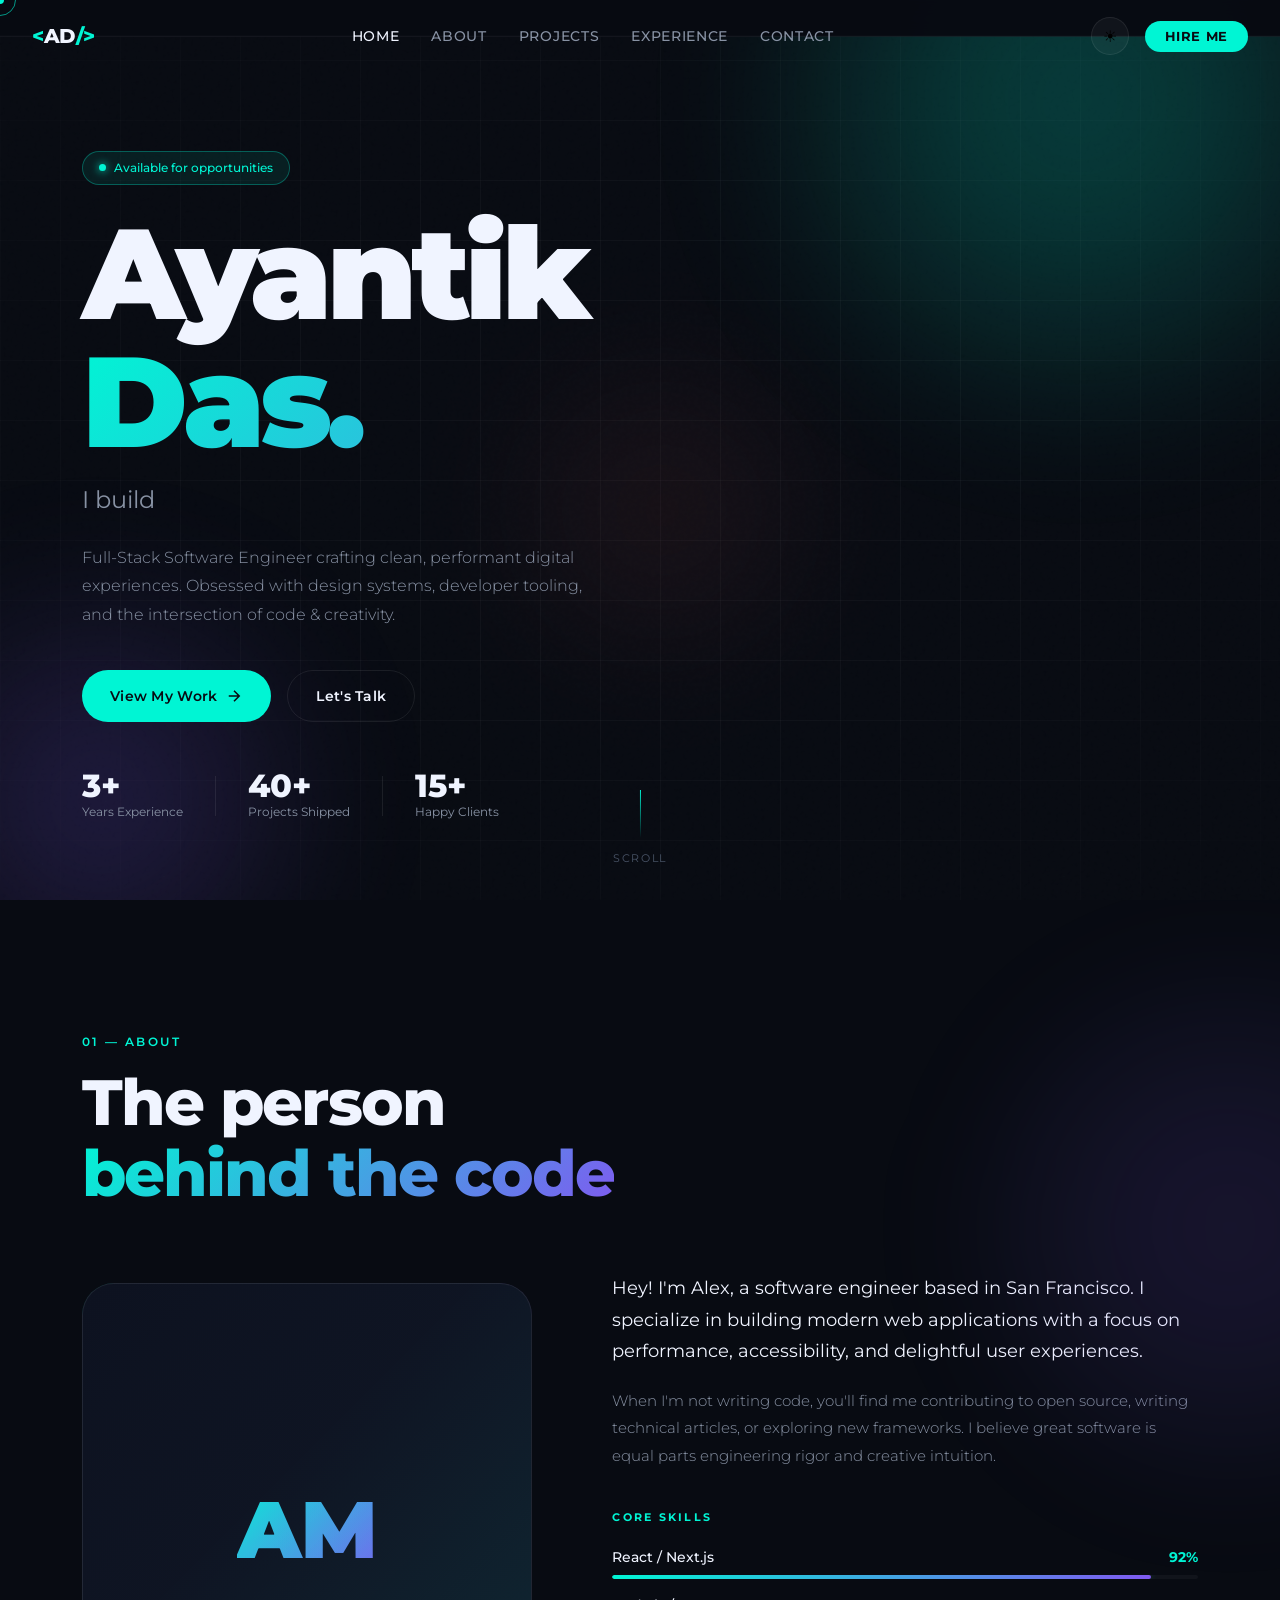
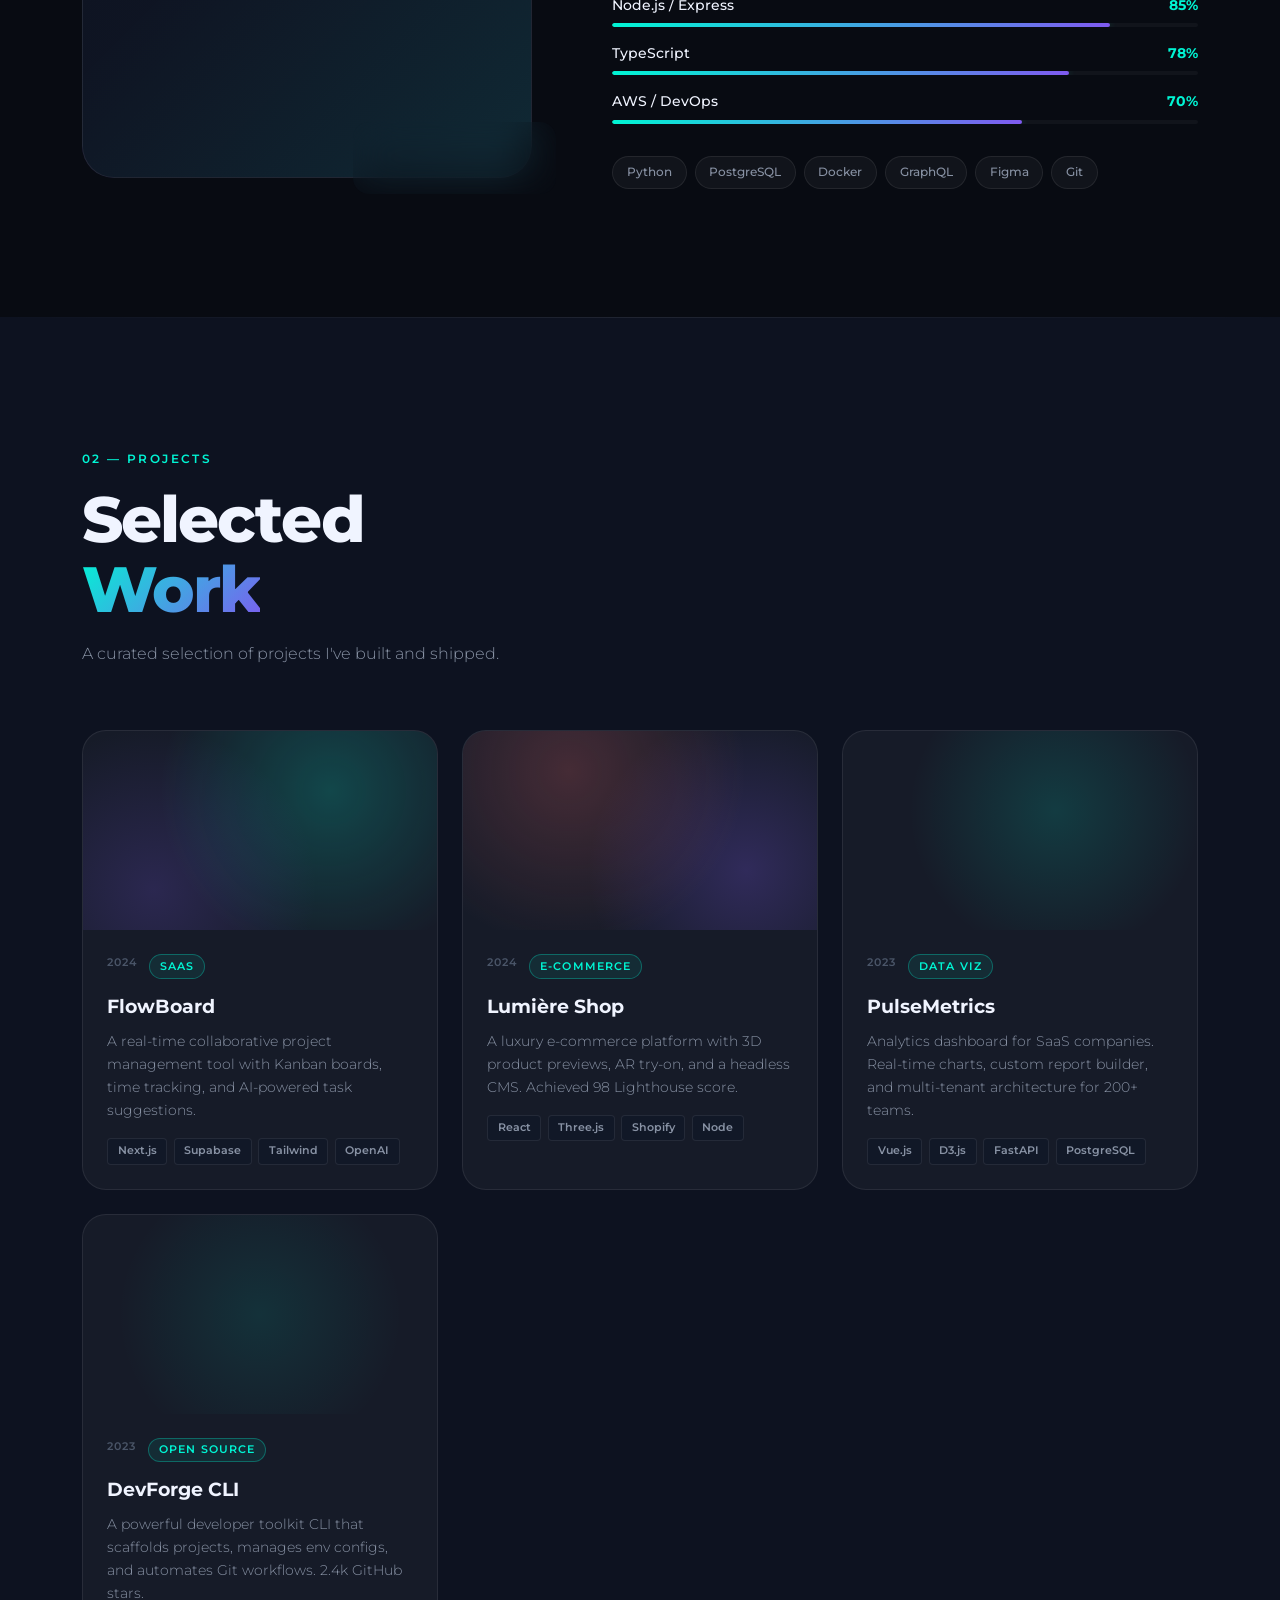
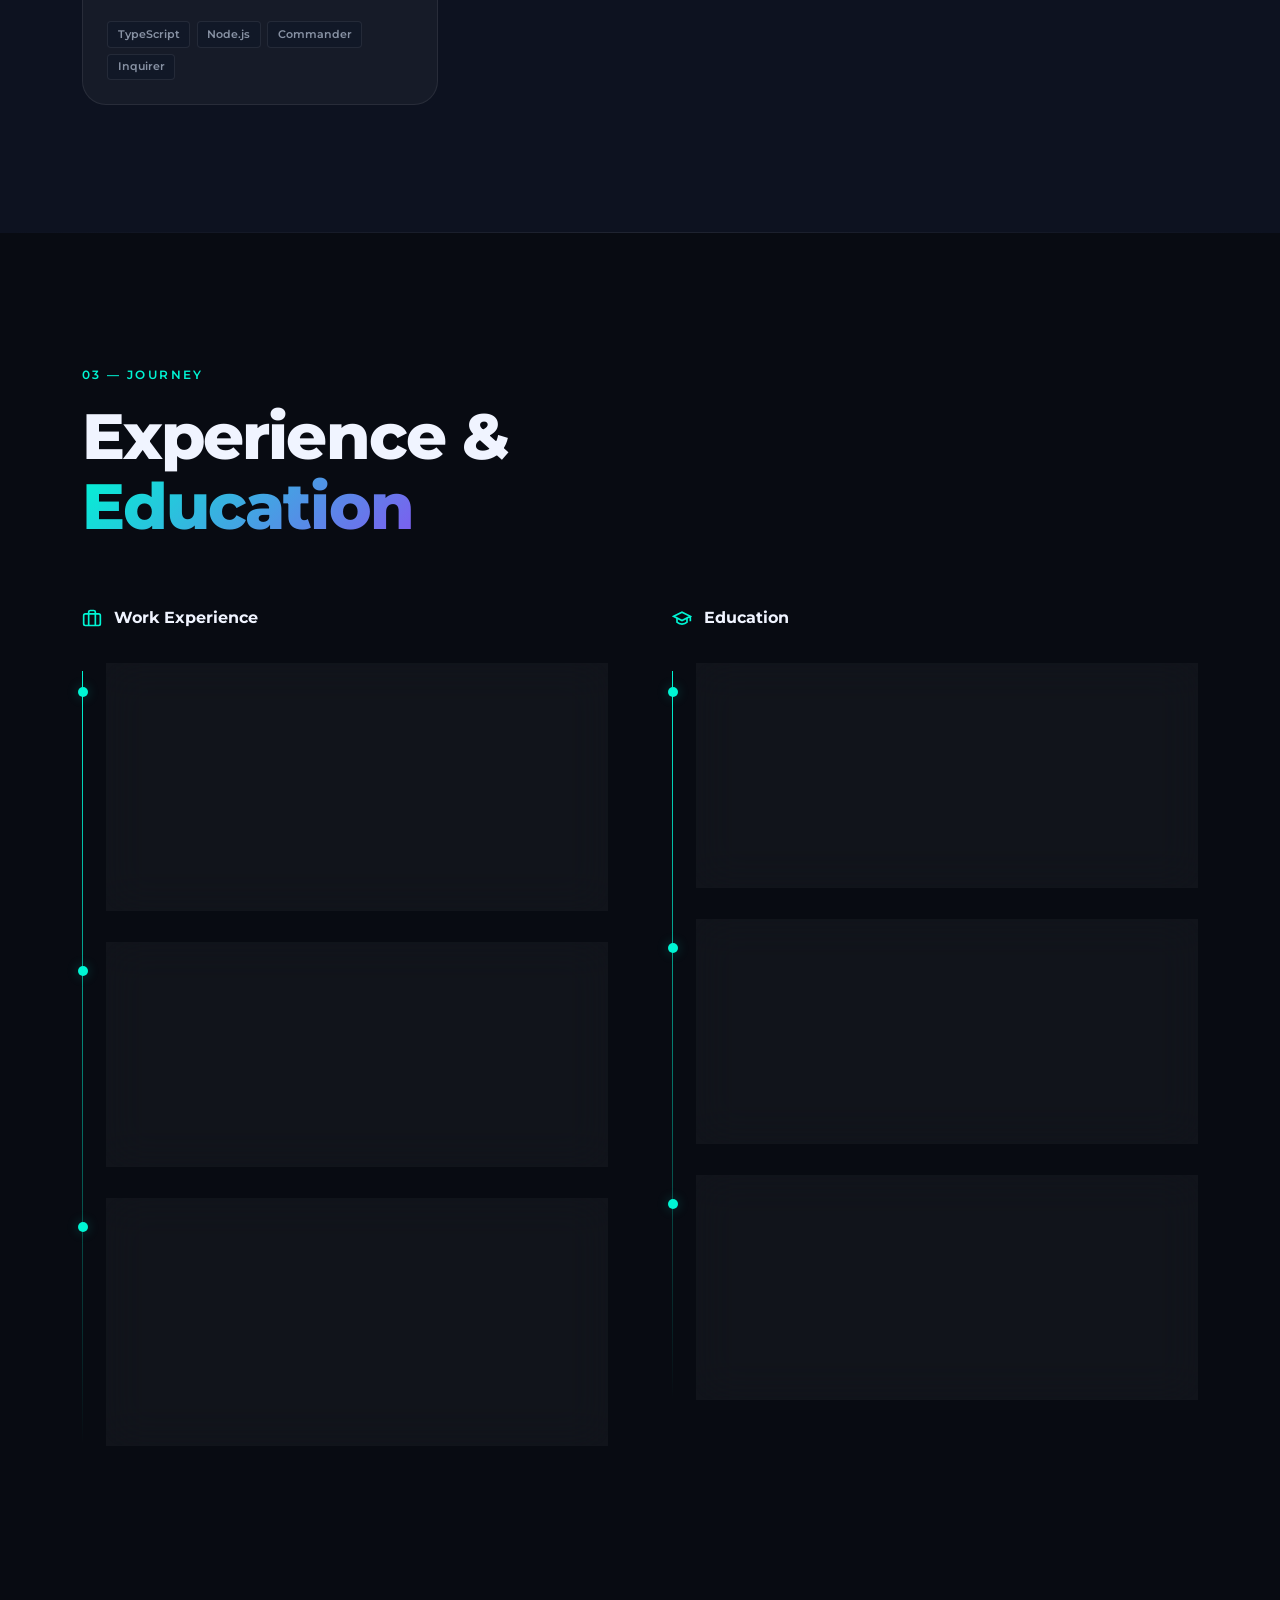
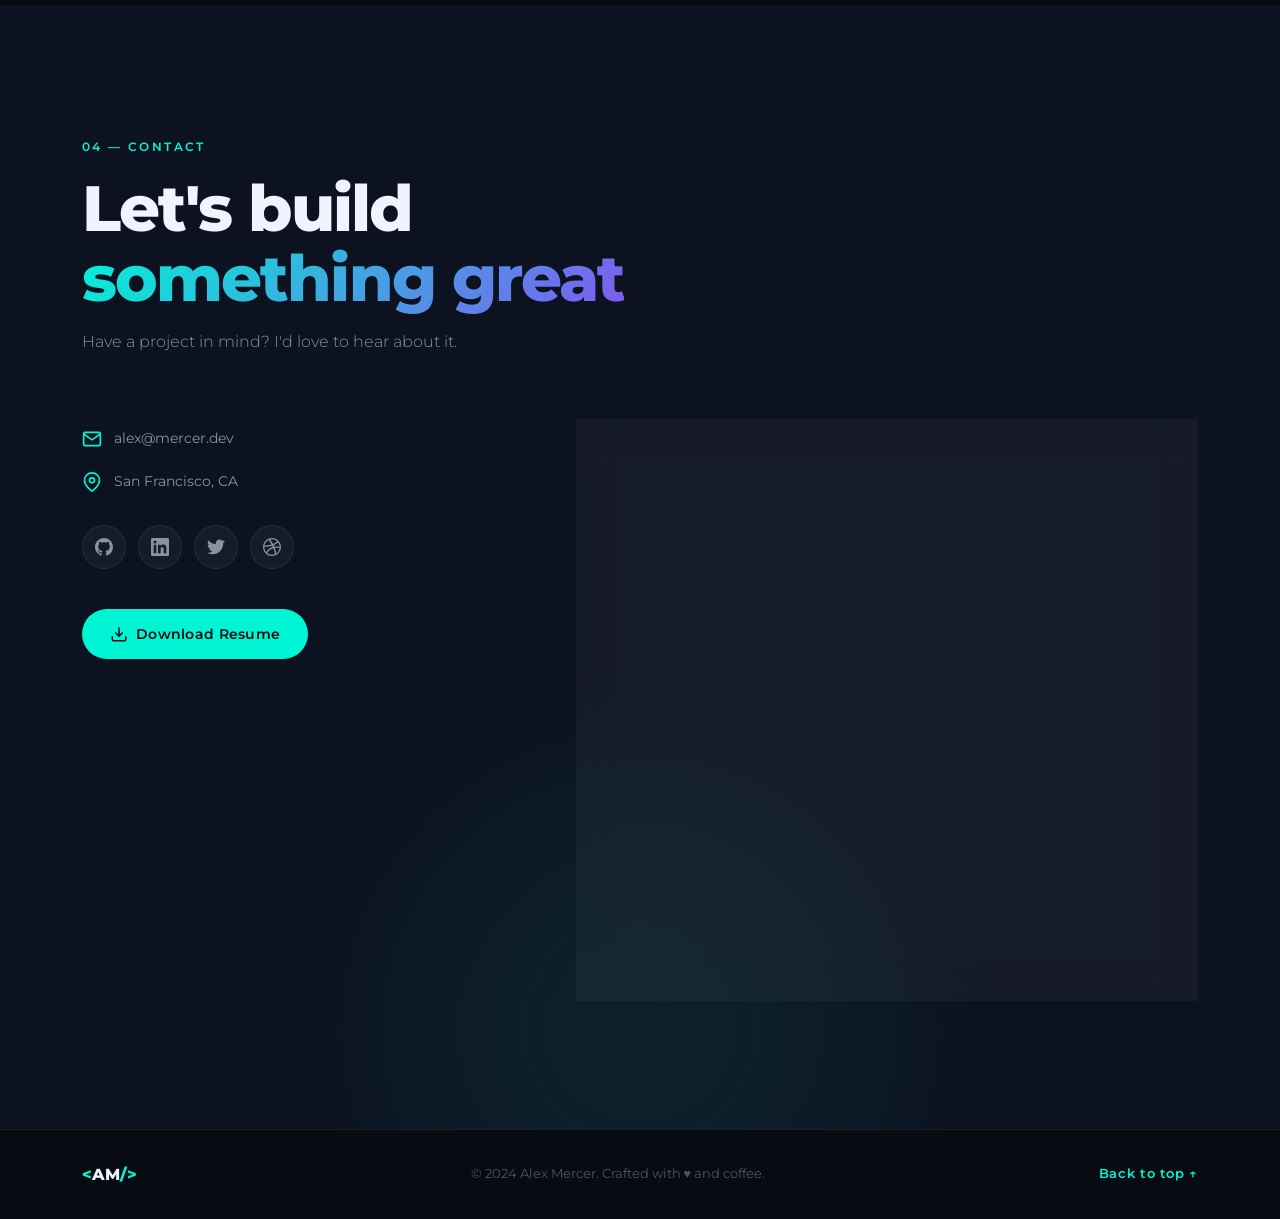
==== index.html @ 415a5fb2 "force netlify form detection" ====
<!DOCTYPE html>
<html lang="en" data-theme="dark">
<head>
  <meta charset="UTF-8" />
  <meta name="viewport" content="width=device-width, initial-scale=1.0" />
  <title>Ayantik Das — Software Engineer</title>
  <link rel="preconnect" href="https://fonts.googleapis.com" />
  <link rel="preconnect" href="https://fonts.gstatic.com" crossorigin />
  <link href="https://fonts.googleapis.com/css2?family=Montserrat:wght@300;400;500;600;700;800;900&display=swap" rel="stylesheet" />
  <link rel="stylesheet" href="style.css" />
  <link rel="icon" href="img1.png" />
</head>
<body>

  <!-- Custom Cursor -->
  <div class="cursor" id="cursor"></div>
  <div class="cursor-follower" id="cursorFollower"></div>

  <!-- Scroll Progress Indicator -->
  <div class="scroll-progress" id="scrollProgress"></div>

  <!-- ===== NAVBAR ===== -->
  <nav class="navbar" id="navbar">
    <div class="nav-logo">
      <span class="logo-bracket">&lt;</span>AD<span class="logo-bracket">/&gt;</span>
    </div>
    <ul class="nav-links" id="navLinks">
      <li><a href="#hero" class="nav-link">Home</a></li>
      <li><a href="#about" class="nav-link">About</a></li>
      <li><a href="#projects" class="nav-link">Projects</a></li>
      <li><a href="#experience" class="nav-link">Experience</a></li>
      <li><a href="#contact" class="nav-link">Contact</a></li>
    </ul>
    <div class="nav-actions">
      <button class="theme-toggle" id="themeToggle" aria-label="Toggle theme">
        <span class="theme-icon">☀</span>
      </button>
      <button class="nav-cta">Hire Me</button>
      <button class="hamburger" id="hamburger" aria-label="Menu">
        <span></span><span></span><span></span>
      </button>
    </div>
  </nav>

  <!-- Mobile Menu -->
  <div class="mobile-menu" id="mobileMenu">
    <ul>
      <li><a href="#hero" class="mobile-link">Home</a></li>
      <li><a href="#about" class="mobile-link">About</a></li>
      <li><a href="#projects" class="mobile-link">Projects</a></li>
      <li><a href="#experience" class="mobile-link">Experience</a></li>
      <li><a href="#contact" class="mobile-link">Contact</a></li>
    </ul>
  </div>

  <main>

    <!-- ===== HERO SECTION ===== -->
    <section class="hero" id="hero">
      <!-- Parallax background layers -->
      <div class="hero-bg" id="heroBg">
        <div class="hero-grid"></div>
        <div class="hero-orb orb-1"></div>
        <div class="hero-orb orb-2"></div>
        <div class="hero-orb orb-3"></div>
        <div class="hero-noise"></div>
      </div>

      <div class="hero-content">
        <div class="hero-badge reveal-up" style="--delay: 0s">
          <span class="badge-dot"></span>
          Available for opportunities
        </div>

        <h1 class="hero-name reveal-up" style="--delay: 0.1s">
          <span class="name-line">Ayantik</span>
          <span class="name-line accent-text">Das.</span>
        </h1>

        <div class="hero-title reveal-up" style="--delay: 0.2s">
          <span class="title-static">I build </span>
          <span class="title-rotating" id="rotatingText">
            <span class="title-word active">web apps</span>
            <span class="title-word">products</span>
            <span class="title-word">experiences</span>
            <span class="title-word">the future</span>
          </span>
        </div>

        <p class="hero-tagline reveal-up" style="--delay: 0.3s">
          Full-Stack Software Engineer crafting clean, performant digital
          experiences. Obsessed with design systems, developer tooling,
          and the intersection of code &amp; creativity.
        </p>

        <div class="hero-actions reveal-up" style="--delay: 0.4s">
          <a href="#projects" class="btn btn-primary">
            <span>View My Work</span>
            <svg viewBox="0 0 24 24" fill="none" stroke="currentColor" stroke-width="2"><path d="M5 12h14M12 5l7 7-7 7"/></svg>
          </a>
          <a href="#contact" class="btn btn-ghost">Let's Talk</a>
        </div>

        <div class="hero-stats reveal-up" style="--delay: 0.5s">
          <div class="stat">
            <span class="stat-number">3+</span>
            <span class="stat-label">Years Experience</span>
          </div>
          <div class="stat-divider"></div>
          <div class="stat">
            <span class="stat-number">40+</span>
            <span class="stat-label">Projects Shipped</span>
          </div>
          <div class="stat-divider"></div>
          <div class="stat">
            <span class="stat-number">15+</span>
            <span class="stat-label">Happy Clients</span>
          </div>
        </div>
      </div>

      <div class="hero-scroll-hint">
        <div class="scroll-line"></div>
        <span>Scroll</span>
      </div>

      <!-- Floating tech tags -->
      <div class="floating-tags" id="floatingTags">
        <span class="ftag" style="--x: 10%; --y: 20%; --delay: 0.6s">React</span>
        <span class="ftag" style="--x: 80%; --y: 15%; --delay: 0.8s">Node.js</span>
        <span class="ftag" style="--x: 75%; --y: 75%; --delay: 1s">TypeScript</span>
        <span class="ftag" style="--x: 12%; --y: 74%; --delay: 1.5s">AWS</span>
      </div>
    </section>

    <!-- ===== ABOUT SECTION ===== -->
    <section class="about" id="about">
      <div class="container">
        <div class="section-header">
          <span class="section-label reveal-up">01 — About</span>
          <h2 class="section-title reveal-up">The person<br /><em>behind the code</em></h2>
        </div>

        <div class="about-grid">
          <div class="about-image-wrap reveal-left">
            <div class="about-image-frame">
              <div class="about-image-placeholder">
                <div class="about-avatar">AM</div>
                <div class="about-image-decoration"></div>
              </div>
              <div class="about-image-glow"></div>
            </div>
            <div class="about-card glass-card">
              <span class="about-card-icon">🏆</span>
              <div>
                <strong>Top Rated</strong>
                <p>on Upwork & Toptal</p>
              </div>
            </div>
          </div>

          <div class="about-content reveal-right">
            <p class="about-intro">
              Hey! I'm Alex, a software engineer based in San Francisco.
              I specialize in building modern web applications with a focus on
              performance, accessibility, and delightful user experiences.
            </p>
            <p class="about-body">
              When I'm not writing code, you'll find me contributing to open source,
              writing technical articles, or exploring new frameworks. I believe
              great software is equal parts engineering rigor and creative intuition.
            </p>

            <div class="skills-section">
              <h3 class="skills-heading">Core Skills</h3>
              <div class="skills-grid">
                <div class="skill-item" data-level="92">
                  <div class="skill-info">
                    <span>React / Next.js</span>
                    <span class="skill-pct">92%</span>
                  </div>
                  <div class="skill-bar"><div class="skill-fill" data-width="92"></div></div>
                </div>
                <div class="skill-item" data-level="85">
                  <div class="skill-info">
                    <span>Node.js / Express</span>
                    <span class="skill-pct">85%</span>
                  </div>
                  <div class="skill-bar"><div class="skill-fill" data-width="85"></div></div>
                </div>
                <div class="skill-item" data-level="78">
                  <div class="skill-info">
                    <span>TypeScript</span>
                    <span class="skill-pct">78%</span>
                  </div>
                  <div class="skill-bar"><div class="skill-fill" data-width="78"></div></div>
                </div>
                <div class="skill-item" data-level="70">
                  <div class="skill-info">
                    <span>AWS / DevOps</span>
                    <span class="skill-pct">70%</span>
                  </div>
                  <div class="skill-bar"><div class="skill-fill" data-width="70"></div></div>
                </div>
              </div>
            </div>

            <div class="tech-icons">
              <span class="tech-badge">Python</span>
              <span class="tech-badge">PostgreSQL</span>
              <span class="tech-badge">Docker</span>
              <span class="tech-badge">GraphQL</span>
              <span class="tech-badge">Figma</span>
              <span class="tech-badge">Git</span>
            </div>
          </div>
        </div>
      </div>

      <!-- Parallax decoration -->
      <div class="about-parallax-orb" id="aboutOrb"></div>
    </section>

    <!-- ===== PROJECTS SECTION ===== -->
    <section class="projects" id="projects">
      <div class="container">
        <div class="section-header">
          <span class="section-label reveal-up">02 — Projects</span>
          <h2 class="section-title reveal-up">Selected<br /><em>Work</em></h2>
          <p class="section-subtitle reveal-up">A curated selection of projects I've built and shipped.</p>
        </div>

        <div class="projects-grid">

          <!-- Project 1 -->
          <article class="project-card reveal-up" style="--delay: 0s">
            <div class="project-image">
              <div class="project-image-bg bg-1"></div>
              <div class="project-overlay">
                <a href="#" class="project-link-btn" aria-label="View Project">
                  <svg viewBox="0 0 24 24" fill="none" stroke="currentColor" stroke-width="2"><path d="M18 13v6a2 2 0 01-2 2H5a2 2 0 01-2-2V8a2 2 0 012-2h6"/><polyline points="15,3 21,3 21,9"/><line x1="10" y1="14" x2="21" y2="3"/></svg>
                </a>
                <a href="#" class="project-link-btn" aria-label="GitHub">
                  <svg viewBox="0 0 24 24" fill="currentColor"><path d="M12 0C5.37 0 0 5.37 0 12c0 5.31 3.435 9.795 8.205 11.385.6.105.825-.255.825-.57 0-.285-.015-1.23-.015-2.235-3.015.555-3.795-.735-4.035-1.41-.135-.345-.72-1.41-1.23-1.695-.42-.225-1.02-.78-.015-.795.945-.015 1.62.87 1.845 1.23 1.08 1.815 2.805 1.305 3.495.99.105-.78.42-1.305.765-1.605-2.67-.3-5.46-1.335-5.46-5.925 0-1.305.465-2.385 1.23-3.225-.12-.3-.54-1.53.12-3.18 0 0 1.005-.315 3.3 1.23.96-.27 1.98-.405 3-.405s2.04.135 3 .405c2.295-1.56 3.3-1.23 3.3-1.23.66 1.65.24 2.88.12 3.18.765.84 1.23 1.905 1.23 3.225 0 4.605-2.805 5.625-5.475 5.925.435.375.81 1.095.81 2.22 0 1.605-.015 2.895-.015 3.3 0 .315.225.69.825.57A12.02 12.02 0 0024 12c0-6.63-5.37-12-12-12z"/></svg>
                </a>
              </div>
            </div>
            <div class="project-body">
              <div class="project-meta">
                <span class="project-year">2024</span>
                <span class="project-type">SaaS</span>
              </div>
              <h3 class="project-title">FlowBoard</h3>
              <p class="project-desc">A real-time collaborative project management tool with Kanban boards, time tracking, and AI-powered task suggestions.</p>
              <div class="project-stack">
                <span>Next.js</span><span>Supabase</span><span>Tailwind</span><span>OpenAI</span>
              </div>
            </div>
          </article>

          <!-- Project 2 -->
          <article class="project-card reveal-up" style="--delay: 0.1s">
            <div class="project-image">
              <div class="project-image-bg bg-2"></div>
              <div class="project-overlay">
                <a href="#" class="project-link-btn" aria-label="View Project">
                  <svg viewBox="0 0 24 24" fill="none" stroke="currentColor" stroke-width="2"><path d="M18 13v6a2 2 0 01-2 2H5a2 2 0 01-2-2V8a2 2 0 012-2h6"/><polyline points="15,3 21,3 21,9"/><line x1="10" y1="14" x2="21" y2="3"/></svg>
                </a>
                <a href="#" class="project-link-btn" aria-label="GitHub">
                  <svg viewBox="0 0 24 24" fill="currentColor"><path d="M12 0C5.37 0 0 5.37 0 12c0 5.31 3.435 9.795 8.205 11.385.6.105.825-.255.825-.57 0-.285-.015-1.23-.015-2.235-3.015.555-3.795-.735-4.035-1.41-.135-.345-.72-1.41-1.23-1.695-.42-.225-1.02-.78-.015-.795.945-.015 1.62.87 1.845 1.23 1.08 1.815 2.805 1.305 3.495.99.105-.78.42-1.305.765-1.605-2.67-.3-5.46-1.335-5.46-5.925 0-1.305.465-2.385 1.23-3.225-.12-.3-.54-1.53.12-3.18 0 0 1.005-.315 3.3 1.23.96-.27 1.98-.405 3-.405s2.04.135 3 .405c2.295-1.56 3.3-1.23 3.3-1.23.66 1.65.24 2.88.12 3.18.765.84 1.23 1.905 1.23 3.225 0 4.605-2.805 5.625-5.475 5.925.435.375.81 1.095.81 2.22 0 1.605-.015 2.895-.015 3.3 0 .315.225.69.825.57A12.02 12.02 0 0024 12c0-6.63-5.37-12-12-12z"/></svg>
                </a>
              </div>
            </div>
            <div class="project-body">
              <div class="project-meta">
                <span class="project-year">2024</span>
                <span class="project-type">E-Commerce</span>
              </div>
              <h3 class="project-title">Lumière Shop</h3>
              <p class="project-desc">A luxury e-commerce platform with 3D product previews, AR try-on, and a headless CMS. Achieved 98 Lighthouse score.</p>
              <div class="project-stack">
                <span>React</span><span>Three.js</span><span>Shopify</span><span>Node</span>
              </div>
            </div>
          </article>

          <!-- Project 3 -->
          <article class="project-card reveal-up" style="--delay: 0.2s">
            <div class="project-image">
              <div class="project-image-bg bg-3"></div>
              <div class="project-overlay">
                <a href="#" class="project-link-btn" aria-label="View Project">
                  <svg viewBox="0 0 24 24" fill="none" stroke="currentColor" stroke-width="2"><path d="M18 13v6a2 2 0 01-2 2H5a2 2 0 01-2-2V8a2 2 0 012-2h6"/><polyline points="15,3 21,3 21,9"/><line x1="10" y1="14" x2="21" y2="3"/></svg>
                </a>
                <a href="#" class="project-link-btn" aria-label="GitHub">
                  <svg viewBox="0 0 24 24" fill="currentColor"><path d="M12 0C5.37 0 0 5.37 0 12c0 5.31 3.435 9.795 8.205 11.385.6.105.825-.255.825-.57 0-.285-.015-1.23-.015-2.235-3.015.555-3.795-.735-4.035-1.41-.135-.345-.72-1.41-1.23-1.695-.42-.225-1.02-.78-.015-.795.945-.015 1.62.87 1.845 1.23 1.08 1.815 2.805 1.305 3.495.99.105-.78.42-1.305.765-1.605-2.67-.3-5.46-1.335-5.46-5.925 0-1.305.465-2.385 1.23-3.225-.12-.3-.54-1.53.12-3.18 0 0 1.005-.315 3.3 1.23.96-.27 1.98-.405 3-.405s2.04.135 3 .405c2.295-1.56 3.3-1.23 3.3-1.23.66 1.65.24 2.88.12 3.18.765.84 1.23 1.905 1.23 3.225 0 4.605-2.805 5.625-5.475 5.925.435.375.81 1.095.81 2.22 0 1.605-.015 2.895-.015 3.3 0 .315.225.69.825.57A12.02 12.02 0 0024 12c0-6.63-5.37-12-12-12z"/></svg>
                </a>
              </div>
            </div>
            <div class="project-body">
              <div class="project-meta">
                <span class="project-year">2023</span>
                <span class="project-type">Data Viz</span>
              </div>
              <h3 class="project-title">PulseMetrics</h3>
              <p class="project-desc">Analytics dashboard for SaaS companies. Real-time charts, custom report builder, and multi-tenant architecture for 200+ teams.</p>
              <div class="project-stack">
                <span>Vue.js</span><span>D3.js</span><span>FastAPI</span><span>PostgreSQL</span>
              </div>
            </div>
          </article>

          <!-- Project 4 — Wide card -->
          <article class="project-card project-card--wide reveal-up" style="--delay: 0.3s">
            <div class="project-image">
              <div class="project-image-bg bg-4"></div>
              <div class="project-overlay">
                <a href="#" class="project-link-btn" aria-label="View Project">
                  <svg viewBox="0 0 24 24" fill="none" stroke="currentColor" stroke-width="2"><path d="M18 13v6a2 2 0 01-2 2H5a2 2 0 01-2-2V8a2 2 0 012-2h6"/><polyline points="15,3 21,3 21,9"/><line x1="10" y1="14" x2="21" y2="3"/></svg>
                </a>
                <a href="#" class="project-link-btn" aria-label="GitHub">
                  <svg viewBox="0 0 24 24" fill="currentColor"><path d="M12 0C5.37 0 0 5.37 0 12c0 5.31 3.435 9.795 8.205 11.385.6.105.825-.255.825-.57 0-.285-.015-1.23-.015-2.235-3.015.555-3.795-.735-4.035-1.41-.135-.345-.72-1.41-1.23-1.695-.42-.225-1.02-.78-.015-.795.945-.015 1.62.87 1.845 1.23 1.08 1.815 2.805 1.305 3.495.99.105-.78.42-1.305.765-1.605-2.67-.3-5.46-1.335-5.46-5.925 0-1.305.465-2.385 1.23-3.225-.12-.3-.54-1.53.12-3.18 0 0 1.005-.315 3.3 1.23.96-.27 1.98-.405 3-.405s2.04.135 3 .405c2.295-1.56 3.3-1.23 3.3-1.23.66 1.65.24 2.88.12 3.18.765.84 1.23 1.905 1.23 3.225 0 4.605-2.805 5.625-5.475 5.925.435.375.81 1.095.81 2.22 0 1.605-.015 2.895-.015 3.3 0 .315.225.69.825.57A12.02 12.02 0 0024 12c0-6.63-5.37-12-12-12z"/></svg>
                </a>
              </div>
            </div>
            <div class="project-body">
              <div class="project-meta">
                <span class="project-year">2023</span>
                <span class="project-type">Open Source</span>
              </div>
              <h3 class="project-title">DevForge CLI</h3>
              <p class="project-desc">A powerful developer toolkit CLI that scaffolds projects, manages env configs, and automates Git workflows. 2.4k GitHub stars.</p>
              <div class="project-stack">
                <span>TypeScript</span><span>Node.js</span><span>Commander</span><span>Inquirer</span>
              </div>
            </div>
          </article>

        </div>
      </div>
    </section>

    <!-- ===== EXPERIENCE SECTION ===== -->
    <section class="experience" id="experience">
      <div class="container">
        <div class="section-header">
          <span class="section-label reveal-up">03 — Journey</span>
          <h2 class="section-title reveal-up">Experience &amp;<br /><em>Education</em></h2>
        </div>

        <div class="timeline-grid">
          <!-- Work Experience -->
          <div class="timeline-column">
            <h3 class="timeline-heading reveal-up">
              <svg viewBox="0 0 24 24" fill="none" stroke="currentColor" stroke-width="2"><rect x="2" y="7" width="20" height="14" rx="2"/><path d="M16 21V5a2 2 0 00-2-2h-4a2 2 0 00-2 2v16"/></svg>
              Work Experience
            </h3>

            <div class="timeline">
              <div class="timeline-item reveal-up">
                <div class="timeline-dot"></div>
                <div class="timeline-content glass-card">
                  <span class="timeline-date">2022 — Present</span>
                  <h4>Senior Frontend Engineer</h4>
                  <span class="timeline-company">Stripe, Inc.</span>
                  <p>Led the redesign of Stripe Dashboard's analytics module. Reduced bundle size by 40% and improved Core Web Vitals across all pages.</p>
                  <div class="timeline-tags">
                    <span>React</span><span>TypeScript</span><span>GraphQL</span>
                  </div>
                </div>
              </div>

              <div class="timeline-item reveal-up">
                <div class="timeline-dot"></div>
                <div class="timeline-content glass-card">
                  <span class="timeline-date">2020 — 2022</span>
                  <h4>Full-Stack Developer</h4>
                  <span class="timeline-company">Vercel</span>
                  <p>Built internal tooling for the deployment pipeline, contributed to Next.js open source, and mentored junior engineers.</p>
                  <div class="timeline-tags">
                    <span>Next.js</span><span>Rust</span><span>AWS</span>
                  </div>
                </div>
              </div>

              <div class="timeline-item reveal-up">
                <div class="timeline-dot"></div>
                <div class="timeline-content glass-card">
                  <span class="timeline-date">2019 — 2020</span>
                  <h4>Software Engineer Intern</h4>
                  <span class="timeline-company">Airbnb</span>
                  <p>Developed new host dashboard features serving 4M+ hosts globally. Collaborated cross-functionally with design and product teams.</p>
                  <div class="timeline-tags">
                    <span>React</span><span>Ruby on Rails</span>
                  </div>
                </div>
              </div>
            </div>
          </div>

          <!-- Education -->
          <div class="timeline-column">
            <h3 class="timeline-heading reveal-up">
              <svg viewBox="0 0 24 24" fill="none" stroke="currentColor" stroke-width="2"><path d="M22 10v6M2 10l10-5 10 5-10 5z"/><path d="M6 12v5c3 3 9 3 12 0v-5"/></svg>
              Education
            </h3>

            <div class="timeline">
              <div class="timeline-item reveal-up">
                <div class="timeline-dot"></div>
                <div class="timeline-content glass-card">
                  <span class="timeline-date">2015 — 2019</span>
                  <h4>B.S. Computer Science</h4>
                  <span class="timeline-company">Stanford University</span>
                  <p>Graduated with Honors. Specialized in Human-Computer Interaction and Distributed Systems. Dean's List all semesters.</p>
                  <div class="timeline-tags">
                    <span>GPA: 3.9</span><span>HCI Focus</span>
                  </div>
                </div>
              </div>

              <div class="timeline-item reveal-up">
                <div class="timeline-dot"></div>
                <div class="timeline-content glass-card">
                  <span class="timeline-date">2018</span>
                  <h4>AWS Solutions Architect</h4>
                  <span class="timeline-company">Amazon Web Services</span>
                  <p>Associate-level certification covering cloud architecture design patterns, security, and cost optimization strategies.</p>
                  <div class="timeline-tags">
                    <span>Cloud</span><span>Architecture</span>
                  </div>
                </div>
              </div>

              <div class="timeline-item reveal-up">
                <div class="timeline-dot"></div>
                <div class="timeline-content glass-card">
                  <span class="timeline-date">2017</span>
                  <h4>Google Summer of Code</h4>
                  <span class="timeline-company">Mozilla Foundation</span>
                  <p>Contributed to Firefox DevTools. Implemented performance profiling visualizations used by millions of developers.</p>
                  <div class="timeline-tags">
                    <span>Open Source</span><span>JavaScript</span>
                  </div>
                </div>
              </div>
            </div>
          </div>
        </div>
      </div>
    </section>

    <!-- ===== CONTACT SECTION ===== -->
    <section class="contact" id="contact">
      <div class="contact-bg">
        <div class="contact-orb"></div>
      </div>
      <div class="container">
        <div class="section-header">
          <span class="section-label reveal-up">04 — Contact</span>
          <h2 class="section-title reveal-up">Let's build<br /><em>something great</em></h2>
          <p class="section-subtitle reveal-up">Have a project in mind? I'd love to hear about it.</p>
        </div>

        <div class="contact-grid">
          <div class="contact-info reveal-left">
            <div class="contact-detail">
              <svg viewBox="0 0 24 24" fill="none" stroke="currentColor" stroke-width="2"><path d="M4 4h16c1.1 0 2 .9 2 2v12c0 1.1-.9 2-2 2H4c-1.1 0-2-.9-2-2V6c0-1.1.9-2 2-2z"/><polyline points="22,6 12,13 2,6"/></svg>
              <span>alex@mercer.dev</span>
            </div>
            <div class="contact-detail">
              <svg viewBox="0 0 24 24" fill="none" stroke="currentColor" stroke-width="2"><path d="M21 10c0 7-9 13-9 13s-9-6-9-13a9 9 0 0118 0z"/><circle cx="12" cy="10" r="3"/></svg>
              <span>San Francisco, CA</span>
            </div>

            <div class="social-links">
              <a href="#" class="social-link" aria-label="GitHub">
                <svg viewBox="0 0 24 24" fill="currentColor"><path d="M12 0C5.37 0 0 5.37 0 12c0 5.31 3.435 9.795 8.205 11.385.6.105.825-.255.825-.57 0-.285-.015-1.23-.015-2.235-3.015.555-3.795-.735-4.035-1.41-.135-.345-.72-1.41-1.23-1.695-.42-.225-1.02-.78-.015-.795.945-.015 1.62.87 1.845 1.23 1.08 1.815 2.805 1.305 3.495.99.105-.78.42-1.305.765-1.605-2.67-.3-5.46-1.335-5.46-5.925 0-1.305.465-2.385 1.23-3.225-.12-.3-.54-1.53.12-3.18 0 0 1.005-.315 3.3 1.23.96-.27 1.98-.405 3-.405s2.04.135 3 .405c2.295-1.56 3.3-1.23 3.3-1.23.66 1.65.24 2.88.12 3.18.765.84 1.23 1.905 1.23 3.225 0 4.605-2.805 5.625-5.475 5.925.435.375.81 1.095.81 2.22 0 1.605-.015 2.895-.015 3.3 0 .315.225.69.825.57A12.02 12.02 0 0024 12c0-6.63-5.37-12-12-12z"/></svg>
              </a>
              <a href="#" class="social-link" aria-label="LinkedIn">
                <svg viewBox="0 0 24 24" fill="currentColor"><path d="M20.447 20.452h-3.554v-5.569c0-1.328-.027-3.037-1.852-3.037-1.853 0-2.136 1.445-2.136 2.939v5.667H9.351V9h3.414v1.561h.046c.477-.9 1.637-1.85 3.37-1.85 3.601 0 4.267 2.37 4.267 5.455v6.286zM5.337 7.433a2.062 2.062 0 01-2.063-2.065 2.064 2.064 0 112.063 2.065zm1.782 13.019H3.555V9h3.564v11.452zM22.225 0H1.771C.792 0 0 .774 0 1.729v20.542C0 23.227.792 24 1.771 24h20.451C23.2 24 24 23.227 24 22.271V1.729C24 .774 23.2 0 22.222 0h.003z"/></svg>
              </a>
              <a href="#" class="social-link" aria-label="Twitter">
                <svg viewBox="0 0 24 24" fill="currentColor"><path d="M23.953 4.57a10 10 0 01-2.825.775 4.958 4.958 0 002.163-2.723c-.951.555-2.005.959-3.127 1.184a4.92 4.92 0 00-8.384 4.482C7.69 8.095 4.067 6.13 1.64 3.162a4.822 4.822 0 00-.666 2.475c0 1.71.87 3.213 2.188 4.096a4.904 4.904 0 01-2.228-.616v.06a4.923 4.923 0 003.946 4.827 4.996 4.996 0 01-2.212.085 4.936 4.936 0 004.604 3.417 9.867 9.867 0 01-6.102 2.105c-.39 0-.779-.023-1.17-.067a13.995 13.995 0 007.557 2.209c9.053 0 13.998-7.496 13.998-13.985 0-.21 0-.42-.015-.63A9.935 9.935 0 0024 4.59z"/></svg>
              </a>
              <a href="#" class="social-link" aria-label="Dribbble">
                <svg viewBox="0 0 24 24" fill="currentColor"><path d="M12 24C5.385 24 0 18.615 0 12S5.385 0 12 0s12 5.385 12 12-5.385 12-12 12zm10.12-10.358c-.35-.11-3.17-.953-6.384-.438 1.34 3.684 1.887 6.684 1.992 7.308 2.3-1.555 3.936-4.02 4.395-6.87zm-6.115 7.808c-.153-.9-.75-4.032-2.19-7.77l-.066.02c-5.79 2.015-7.87 6.025-8.04 6.4 1.73 1.358 3.92 2.166 6.29 2.166 1.42 0 2.77-.29 4-.814zm-11.62-2.58c.232-.4 3.045-5.055 8.332-6.765.135-.045.27-.084.405-.12-.26-.585-.54-1.167-.832-1.74C7.17 11.775 2.206 11.71 1.756 11.7l-.004.312c0 2.633.998 5.037 2.634 6.855zm-2.42-8.955c.46.008 4.683.026 9.477-1.248-1.698-3.018-3.53-5.558-3.8-5.928-2.868 1.35-5.01 3.99-5.676 7.17zM9.6 2.052c.282.38 2.145 2.914 3.822 6 3.645-1.365 5.19-3.44 5.373-3.702-1.81-1.61-4.19-2.586-6.795-2.586-.825 0-1.63.1-2.4.285zm10.335 3.483c-.218.29-1.935 2.493-5.724 4.04.24.49.47.985.68 1.486.08.18.15.36.22.53 3.41-.43 6.8.26 7.14.33-.02-2.42-.88-4.64-2.31-6.386z"/></svg>
              </a>
            </div>

            <a href="#" class="btn btn-primary download-btn">
              <svg viewBox="0 0 24 24" fill="none" stroke="currentColor" stroke-width="2"><path d="M21 15v4a2 2 0 01-2 2H5a2 2 0 01-2-2v-4"/><polyline points="7,10 12,15 17,10"/><line x1="12" y1="15" x2="12" y2="3"/></svg>
              Download Resume
            </a>
          </div>

          <form class="contact-form glass-card reveal-right" id="contactForm" name="contact" method="POST" data-netlify="true" netlify-honeypot="bot-field" action="/thank-you">
              <input type="hidden" name="form-name" value="contact" />
              <input type="hidden" name="bot-field" />
            <div class="form-group">
              <label for="name">Your Name</label>
              <input type="text" id="name" name="name" placeholder="John Doe" required />
            </div>
            <div class="form-group">
              <label for="email">Email Address</label>
              <input type="email" id="email" name="email" placeholder="john@example.com" required />
            </div>
            <div class="form-group">
              <label for="subject">Subject</label>
              <input type="text" id="subject" name="subject" placeholder="Project Inquiry" />
            </div>
            <div class="form-group">
              <label for="message">Message</label>
              <textarea id="message" name="message" rows="5" placeholder="Tell me about your project..." required></textarea>
            </div>
            <button type="submit" class="btn btn-primary form-submit">
              <span>Send Message</span>
              <svg viewBox="0 0 24 24" fill="none" stroke="currentColor" stroke-width="2"><line x1="22" y1="2" x2="11" y2="13"/><polygon points="22,2 15,22 11,13 2,9"/></svg>
            </button>
          </form>
        </div>
      </div>
    </section>

  </main>

  <!-- ===== FOOTER ===== -->
  <footer class="footer">
    <div class="container">
      <div class="footer-inner">
        <span class="footer-logo"><span class="logo-bracket">&lt;</span>AM<span class="logo-bracket">/&gt;</span></span>
        <p class="footer-copy">© 2024 Alex Mercer. Crafted with ♥ and coffee.</p>
        <a href="#hero" class="footer-back">Back to top ↑</a>
      </div>
    </div>
  </footer>

  <script src="script.js"></script>
  <!-- Netlify Form Detection (Hidden Backup) -->
<form name="contact" method="POST" data-netlify="true" hidden>
  <input type="text" name="name" />
  <input type="email" name="email" />
  <textarea name="message"></textarea>
</form>
</body>
</html>
---- style.css ----
/* ====================================================
   ALEX MERCER PORTFOLIO — styles.css
   Design: Dark editorial with electric accent
   ==================================================== */

/* ===== CSS VARIABLES ===== */
:root {
  --accent: #00f5d4;
  --accent-glow: rgba(0, 245, 212, 0.25);
  --accent-dim: rgba(0, 245, 212, 0.08);

  --bg: #080b12;
  --bg-2: #0d1220;
  --bg-3: #111827;
  --surface: rgba(255, 255, 255, 0.04);
  --surface-hover: rgba(255, 255, 255, 0.07);
  --border: rgba(255, 255, 255, 0.08);
  --border-accent: rgba(0, 245, 212, 0.3);

  --text-primary: #f0f4ff;
  --text-secondary: #8892a4;
  --text-muted: #4a5568;

  --shadow-sm: 0 2px 8px rgba(0,0,0,0.4);
  --shadow-md: 0 8px 32px rgba(0,0,0,0.5);
  --shadow-lg: 0 20px 60px rgba(0,0,0,0.6);
  --shadow-accent: 0 0 40px rgba(0, 245, 212, 0.15);

  --radius-sm: 8px;
  --radius-md: 16px;
  --radius-lg: 24px;
  --radius-xl: 32px;

  --nav-h: 72px;
  --transition: all 0.3s cubic-bezier(0.4, 0, 0.2, 1);
  --transition-bounce: all 0.5s cubic-bezier(0.34, 1.56, 0.64, 1);
}

/* Light theme overrides */
[data-theme="light"] {
  --bg: #f5f7ff;
  --bg-2: #eef1fb;
  --bg-3: #e8ecf8;
  --surface: rgba(0, 0, 0, 0.04);
  --surface-hover: rgba(0, 0, 0, 0.07);
  --border: rgba(0, 0, 0, 0.08);
  --text-primary: #0d1220;
  --text-secondary: #4a5568;
  --text-muted: #8892a4;
  --shadow-sm: 0 2px 8px rgba(0,0,0,0.1);
  --shadow-md: 0 8px 32px rgba(0,0,0,0.12);
  --shadow-lg: 0 20px 60px rgba(0,0,0,0.15);
}

/* ===== RESET & BASE ===== */
*, *::before, *::after {
  margin: 0; padding: 0; box-sizing: border-box;
}
html {
  scroll-behavior: smooth;
  font-size: 16px;
}
body {
  font-family: 'Montserrat', sans-serif;
  background-color: var(--bg);
  color: var(--text-primary);
  overflow-x: hidden;
  line-height: 1.6;
  cursor: none; /* Hide default cursor for custom one */
}
@media (pointer: coarse) {
  body { cursor: auto; } /* Restore on touch devices */
}
a { text-decoration: none; color: inherit; }
img { max-width: 100%; display: block; }
ul { list-style: none; }
button { cursor: none; font-family: inherit; border: none; background: none; }
input, textarea { font-family: inherit; }

.container {
  max-width: 1180px;
  margin: 0 auto;
  padding: 0 2rem;
}

/* ===== CUSTOM CURSOR ===== */
.cursor {
  width: 8px; height: 8px;
  background: var(--accent);
  border-radius: 50%;
  position: fixed; top: 0; left: 0;
  pointer-events: none; z-index: 9999;
  transform: translate(-50%, -50%);
  transition: width 0.2s, height 0.2s, background 0.2s;
}
.cursor-follower {
  width: 32px; height: 32px;
  border: 1.5px solid var(--accent);
  border-radius: 50%;
  position: fixed; top: 0; left: 0;
  pointer-events: none; z-index: 9998;
  transform: translate(-50%, -50%);
  transition: transform 0.15s ease, width 0.3s, height 0.3s, opacity 0.3s;
  opacity: 0.6;
}
.cursor.is-hovering { width: 14px; height: 14px; }
.cursor-follower.is-hovering { width: 48px; height: 48px; opacity: 1; background: var(--accent-dim); }
@media (pointer: coarse) { .cursor, .cursor-follower { display: none; } }

/* ===== SCROLL PROGRESS ===== */
.scroll-progress {
  position: fixed; top: 0; left: 0;
  height: 3px; width: 0%;
  background: linear-gradient(90deg, var(--accent), #7f5af0);
  z-index: 1001;
  transition: width 0.1s linear;
}

/* ===== NAVBAR ===== */
.navbar {
  position: fixed; top: 0; left: 0; right: 0;
  height: var(--nav-h);
  display: flex; align-items: center; justify-content: space-between;
  padding: 0 2rem;
  z-index: 1000;
  transition: var(--transition);
}
.navbar.scrolled {
  background: rgba(8, 11, 18, 0.85);
  backdrop-filter: blur(20px);
  -webkit-backdrop-filter: blur(20px);
  /* border-bottom: 1px solid var(--border); */
  box-shadow: var(--shadow-md);
}
[data-theme="light"] .navbar.scrolled {
  background: rgba(245, 247, 255, 0.85);
}
.nav-logo {
  font-size: 1.25rem; font-weight: 800;
  letter-spacing: -0.02em;
  color: var(--text-primary);
}
.logo-bracket { color: var(--accent); }
.nav-links {
  display: flex; gap: 2rem; align-items: center;
}
.nav-link {
  font-size: 0.85rem; font-weight: 500;
  letter-spacing: 0.05em; text-transform: uppercase;
  color: var(--text-secondary);
  position: relative;
  transition: color 0.3s;
}
.nav-link::after {
  content: ''; position: absolute;
  bottom: -4px; left: 0; right: 0; height: 1px;
  background: var(--accent);
  transform: scaleX(0); transform-origin: right;
  transition: transform 0.3s ease;
}
.nav-link:hover { color: var(--text-primary); }
.nav-link:hover::after { transform: scaleX(1); transform-origin: left; }
.nav-actions { display: flex; align-items: center; gap: 1rem; }

.theme-toggle {
  width: 38px; height: 38px;
  border-radius: 50%;
  background: var(--surface);
  border: 1px solid var(--border);
  display: flex; align-items: center; justify-content: center;
  font-size: 1rem;
  cursor: none;
  transition: var(--transition);
}
.theme-toggle:hover { background: var(--surface-hover); border-color: var(--accent); }
.nav-cta {
  padding: 0.5rem 1.25rem;
  border-radius: 100px;
  background: var(--accent);
  color: #080b12;
  font-size: 0.8rem; font-weight: 700;
  letter-spacing: 0.05em; text-transform: uppercase;
  cursor: none;
  transition: var(--transition-bounce);
}
.nav-cta:hover { transform: scale(1.05); box-shadow: 0 0 20px var(--accent-glow); }

.hamburger {
  display: none; flex-direction: column; gap: 5px;
  width: 28px; cursor: none;
}
.hamburger span {
  display: block; height: 2px; width: 100%;
  background: var(--text-primary);
  border-radius: 2px;
  transition: var(--transition);
}
.hamburger.active span:nth-child(1) { transform: translateY(7px) rotate(45deg); }
.hamburger.active span:nth-child(2) { opacity: 0; transform: scaleX(0); }
.hamburger.active span:nth-child(3) { transform: translateY(-7px) rotate(-45deg); }

/* ===== MOBILE MENU ===== */
.mobile-menu {
  position: fixed; top: var(--nav-h); left: 0; right: 0;
  background: rgba(8,11,18,0.98);
  backdrop-filter: blur(20px);
  -webkit-backdrop-filter: blur(20px);
  padding: 2rem;
  z-index: 999;
  transform: translateY(-110%);
  transition: transform 0.4s cubic-bezier(0.4,0,0.2,1);
  border-bottom: 1px solid var(--border);
}
.mobile-menu.open { transform: translateY(0); }
.mobile-menu ul { display: flex; flex-direction: column; gap: 1.5rem; }
.mobile-link {
  font-size: 1.5rem; font-weight: 700; color: var(--text-primary);
  display: block;
  transition: color 0.3s;
}
.mobile-link:hover { color: var(--accent); }

/* ===== BUTTONS ===== */
.btn {
  display: inline-flex; align-items: center; gap: 0.5rem;
  padding: 0.85rem 1.75rem;
  border-radius: 100px;
  font-size: 0.9rem; font-weight: 600;
  letter-spacing: 0.02em;
  cursor: none;
  transition: var(--transition-bounce);
  position: relative; overflow: hidden;
}
.btn svg { width: 18px; height: 18px; }
.btn-primary {
  background: var(--accent);
  color: #080b12;
}
.btn-primary:hover {
  transform: scale(1.04) translateY(-2px);
  box-shadow: 0 8px 25px var(--accent-glow);
}
.btn-ghost {
  background: transparent;
  color: var(--text-primary);
  border: 1px solid var(--border);
}
.btn-ghost:hover {
  border-color: var(--accent);
  color: var(--accent);
  transform: scale(1.04);
}

/* ===== GLASS CARD ===== */
.glass-card {
  background: var(--surface);
  backdrop-filter: blur(20px);
  -webkit-backdrop-filter: blur(20px);
  border: 1px solid var(--border);
  border-radius: var(--radius-md);
}

/* ===== REVEAL ANIMATIONS ===== */
.reveal-up, .reveal-left, .reveal-right {
  opacity: 0;
  transition: opacity 0.7s ease, transform 0.7s cubic-bezier(0.25, 0.46, 0.45, 0.94);
  transition-delay: var(--delay, 0s);
}
.reveal-up { transform: translateY(40px); }
.reveal-left { transform: translateX(-40px); }
.reveal-right { transform: translateX(40px); }
.reveal-up.visible, .reveal-left.visible, .reveal-right.visible {
  opacity: 1; transform: translate(0, 0);
}

/* ===== SECTION HEADER ===== */
.section-header { margin-bottom: 4rem; }
.section-label {
  display: inline-block;
  font-size: 0.75rem; font-weight: 600;
  letter-spacing: 0.2em; text-transform: uppercase;
  color: var(--accent);
  margin-bottom: 1rem;
}
.section-title {
  font-size: clamp(2.5rem, 5vw, 4rem);
  font-weight: 800;
  line-height: 1.1;
  letter-spacing: -0.03em;
  color: var(--text-primary);
}
.section-title em {
  font-style: normal;
  background: linear-gradient(135deg, var(--accent), #7f5af0);
  -webkit-background-clip: text;
  -webkit-text-fill-color: transparent;
  background-clip: text;
}
.section-subtitle {
  margin-top: 1rem;
  font-size: 1rem; font-weight: 300;
  color: var(--text-secondary);
  max-width: 480px;
}

/* =============================================
   HERO SECTION
   ============================================= */
.hero {
  position: relative; min-height: 100vh;
  display: flex; align-items: center;
  overflow: hidden;
  padding-top: var(--nav-h);
}

/* Parallax background */
.hero-bg {
  position: absolute; inset: 0;
  will-change: transform;
}
.hero-grid {
  position: absolute; inset: 0;
  background-image:
    linear-gradient(var(--border) 1px, transparent 1px),
    linear-gradient(90deg, var(--border) 1px, transparent 1px);
  background-size: 60px 60px;
  mask-image: radial-gradient(ellipse 80% 80% at 50% 50%, black 40%, transparent 100%);
  -webkit-mask-image: radial-gradient(ellipse 80% 80% at 50% 50%, black 40%, transparent 100%);
  opacity: 0.4;
}
.hero-orb {
  position: absolute; border-radius: 50%;
  filter: blur(80px);
  opacity: 0.25;
}
.orb-1 {
  width: 600px; height: 600px;
  background: radial-gradient(circle, var(--accent), transparent);
  top: -200px; right: -100px;
  animation: float1 8s ease-in-out infinite;
}
.orb-2 {
  width: 400px; height: 400px;
  background: radial-gradient(circle, #7f5af0, transparent);
  bottom: -100px; left: -100px;
  animation: float2 10s ease-in-out infinite;
}
.orb-3 {
  width: 300px; height: 300px;
  background: radial-gradient(circle, #ff6b6b, transparent);
  top: 40%; left: 40%;
  opacity: 0.1;
  animation: float1 12s ease-in-out infinite reverse;
}
.hero-noise {
  position: absolute; inset: 0;
  background-image: url("data:image/svg+xml,%3Csvg viewBox='0 0 256 256' xmlns='http://www.w3.org/2000/svg'%3E%3Cfilter id='noise'%3E%3CfeTurbulence type='fractalNoise' baseFrequency='0.9' numOctaves='4' stitchTiles='stitch'/%3E%3C/filter%3E%3Crect width='100%25' height='100%25' filter='url(%23noise)' opacity='0.03'/%3E%3C/svg%3E");
  opacity: 0.5;
  pointer-events: none;
}

@keyframes float1 {
  0%, 100% { transform: translateY(0) scale(1); }
  50% { transform: translateY(-30px) scale(1.05); }
}
@keyframes float2 {
  0%, 100% { transform: translateY(0) scale(1); }
  50% { transform: translateY(20px) scale(0.95); }
}

.hero-content {
  position: relative; z-index: 2;
  padding: 0 2rem;
  max-width: 1180px;
  margin: 0 auto;
  width: 100%;
}

/* Badge */
.hero-badge {
  display: inline-flex; align-items: center; gap: 0.5rem;
  padding: 0.4rem 1rem;
  border: 1px solid var(--border-accent);
  border-radius: 100px;
  font-size: 0.78rem; font-weight: 500;
  color: var(--accent);
  background: var(--accent-dim);
  margin-bottom: 1.5rem;
}
.badge-dot {
  width: 7px; height: 7px;
  border-radius: 50%;
  background: var(--accent);
  box-shadow: 0 0 8px var(--accent);
  animation: pulse 2s infinite;
}
@keyframes pulse {
  0%, 100% { opacity: 1; box-shadow: 0 0 8px var(--accent); }
  50% { opacity: 0.6; box-shadow: 0 0 16px var(--accent); }
}

/* Name */
.hero-name {
  font-size: clamp(4rem, 10vw, 8rem);
  font-weight: 900;
  line-height: 1;
  letter-spacing: -0.04em;
  margin-bottom: 1rem;
}
.name-line { display: block; }
.accent-text {
  background: linear-gradient(135deg, var(--accent) 0%, #7f5af0 100%);
  -webkit-background-clip: text;
  -webkit-text-fill-color: transparent;
  background-clip: text;
}

/* Rotating title */
.hero-title {
  font-size: clamp(1.1rem, 2.5vw, 1.5rem);
  font-weight: 400;
  color: var(--text-secondary);
  margin-bottom: 1.5rem;
  display: flex;
  align-items: center;
  gap: 0.4em;
}
.title-static { color: var(--text-secondary); flex-shrink: 0; }
.title-rotating {
  display: inline-block;
  position: relative;
  height: 1.6em;           /* one line tall */
  min-width: 10ch;          /* reserve space so layout doesn't jump */
  overflow: hidden;        /* clip words that are offscreen */
  vertical-align: bottom;
}
.title-word {
  display: block;
  font-weight: 600;
  color: var(--text-primary);
  white-space: nowrap;
  /* start below the visible area */
  transform: translateY(100%);
  opacity: 0;
  transition: transform 0.5s cubic-bezier(0.4, 0, 0.2, 1), opacity 0.5s;
  position: absolute;
  left: 0; top: 0;
  width: 100%;
}
.title-word.active  { transform: translateY(0);     opacity: 1; }
.title-word.exiting { transform: translateY(-100%); opacity: 0; }

/* Tagline */
.hero-tagline {
  max-width: 520px;
  font-size: 1rem; font-weight: 300; line-height: 1.8;
  color: var(--text-secondary);
  margin-bottom: 2.5rem;
}

/* Actions */
.hero-actions { display: flex; gap: 1rem; flex-wrap: wrap; margin-bottom: 3rem; }

/* Stats */
.hero-stats {
  display: flex; align-items: center; gap: 2rem;
  flex-wrap: wrap;
}
.stat { display: flex; flex-direction: column; }
.stat-number {
  font-size: 2rem; font-weight: 800;
  color: var(--text-primary);
  line-height: 1;
}
.stat-label { font-size: 0.75rem; color: var(--text-secondary); font-weight: 400; }
.stat-divider {
  width: 1px; height: 40px;
  background: var(--border);
}

/* Scroll hint */
.hero-scroll-hint {
  position: absolute; bottom: 2rem; left: 50%;
  transform: translateX(-50%);
  display: flex; flex-direction: column; align-items: center; gap: 0.75rem;
  font-size: 0.7rem; letter-spacing: 0.15em; text-transform: uppercase;
  color: var(--text-muted);
  z-index: 2;
  animation: fadeInUp 1s 1.5s both;
}
.scroll-line {
  width: 1px; height: 48px;
  background: linear-gradient(to bottom, var(--accent), transparent);
  animation: scrollLine 2s ease-in-out infinite;
}
@keyframes scrollLine {
  0% { transform: scaleY(0); transform-origin: top; }
  50% { transform: scaleY(1); transform-origin: top; }
  51% { transform: scaleY(1); transform-origin: bottom; }
  100% { transform: scaleY(0); transform-origin: bottom; }
}
@keyframes fadeInUp {
  from { opacity: 0; transform: translateX(-50%) translateY(20px); }
  to { opacity: 1; transform: translateX(-50%) translateY(0); }
}

/* Floating tech tags */
.floating-tags { position: absolute; inset: 0; z-index: 1; pointer-events: none; }
.ftag {
  position: absolute;
  left: var(--x); top: var(--y);
  padding: 0.4rem 0.9rem;
  background: var(--surface);
  border: 1px solid var(--border);
  border-radius: 100px;
  font-size: 0.75rem; font-weight: 600;
  color: var(--text-secondary);
  backdrop-filter: blur(10px);
  animation: floatTag 6s ease-in-out infinite;
  animation-delay: var(--delay);
  opacity: 0;
  animation-fill-mode: both;
}
@keyframes floatTag {
  0% { opacity: 0; transform: translateY(10px); }
  10% { opacity: 1; }
  90% { opacity: 1; }
  100% { opacity: 0; transform: translateY(-10px); }
}

/* =============================================
   ABOUT SECTION
   ============================================= */
.about {
  padding: 8rem 0;
  position: relative; overflow: hidden;
}
.about-parallax-orb {
  position: absolute;
  width: 500px; height: 500px;
  border-radius: 50%;
  background: radial-gradient(circle, rgba(127, 90, 240, 0.15), transparent);
  top: 50%; right: -200px;
  transform: translateY(-50%);
  pointer-events: none;
  filter: blur(60px);
}

.about-grid {
  display: grid;
  grid-template-columns: 1fr 1.3fr;
  gap: 5rem;
  align-items: center;
}

/* Image area */
.about-image-wrap { position: relative; }
.about-image-frame {
  position: relative;
  aspect-ratio: 1 / 1.1;
  border-radius: var(--radius-xl);
  overflow: hidden;
}
.about-image-placeholder {
  width: 100%; height: 100%;
  background: linear-gradient(135deg, var(--bg-2), var(--bg-3));
  border: 1px solid var(--border);
  border-radius: var(--radius-xl);
  display: flex; align-items: center; justify-content: center;
  position: relative;
  overflow: hidden;
}
.about-avatar {
  font-size: 5rem; font-weight: 900;
  background: linear-gradient(135deg, var(--accent), #7f5af0);
  -webkit-background-clip: text;
  -webkit-text-fill-color: transparent;
  background-clip: text;
}
.about-image-decoration {
  position: absolute; inset: 0;
  background: linear-gradient(135deg,
    transparent 40%,
    var(--accent-dim) 100%
  );
}
.about-image-glow {
  position: absolute; inset: -2px;
  border-radius: var(--radius-xl);
  background: linear-gradient(135deg, var(--accent), #7f5af0, transparent);
  opacity: 0.3;
  z-index: -1;
  filter: blur(20px);
}
.about-card {
  position: absolute; bottom: -1rem; right: -1.5rem;
  display: flex; align-items: center; gap: 0.75rem;
  padding: 0.875rem 1.25rem;
  box-shadow: var(--shadow-lg);
  z-index: 2;
}
.about-card-icon { font-size: 1.5rem; }
.about-card strong { display: block; font-size: 0.9rem; font-weight: 700; }
.about-card p { font-size: 0.75rem; color: var(--text-secondary); }

/* Content */
.about-intro {
  font-size: 1.1rem; font-weight: 400; line-height: 1.8;
  color: var(--text-primary);
  margin-bottom: 1.25rem;
}
.about-body {
  font-size: 0.95rem; font-weight: 300; line-height: 1.8;
  color: var(--text-secondary);
  margin-bottom: 2.5rem;
}

/* Skills */
.skills-heading {
  font-size: 0.7rem; font-weight: 700;
  letter-spacing: 0.2em; text-transform: uppercase;
  color: var(--accent);
  margin-bottom: 1.25rem;
}
.skills-grid { display: flex; flex-direction: column; gap: 1rem; margin-bottom: 2rem; }
.skill-item {}
.skill-info {
  display: flex; justify-content: space-between;
  font-size: 0.85rem; font-weight: 500;
  margin-bottom: 0.4rem;
}
.skill-pct { color: var(--accent); font-weight: 700; }
.skill-bar {
  height: 4px; width: 100%;
  background: var(--surface);
  border-radius: 100px;
  overflow: hidden;
}
.skill-fill {
  height: 100%; width: 0%;
  background: linear-gradient(90deg, var(--accent), #7f5af0);
  border-radius: 100px;
  transition: width 1.2s cubic-bezier(0.4, 0, 0.2, 1);
  box-shadow: 0 0 8px var(--accent-glow);
}

/* Tech badges */
.tech-icons { display: flex; flex-wrap: wrap; gap: 0.5rem; }
.tech-badge {
  padding: 0.35rem 0.85rem;
  background: var(--surface);
  border: 1px solid var(--border);
  border-radius: 100px;
  font-size: 0.78rem; font-weight: 500;
  color: var(--text-secondary);
  transition: var(--transition);
}
.tech-badge:hover {
  border-color: var(--accent);
  color: var(--accent);
  background: var(--accent-dim);
}

/* =============================================
   PROJECTS SECTION
   ============================================= */
.projects {
  padding: 8rem 0;
  background: var(--bg-2);
  position: relative;
}
.projects::before {
  content: '';
  position: absolute; top: 0; left: 0; right: 0; height: 1px;
  background: linear-gradient(90deg, transparent, var(--border), transparent);
}
.projects::after {
  content: '';
  position: absolute; bottom: 0; left: 0; right: 0; height: 1px;
  background: linear-gradient(90deg, transparent, var(--border), transparent);
}

.projects-grid {
  display: grid;
  grid-template-columns: repeat(3, 1fr);
  gap: 1.5rem;
}
.project-card--wide {
  grid-column: span 1;
}

.project-card {
  background: var(--surface);
  border: 1px solid var(--border);
  border-radius: var(--radius-lg);
  overflow: hidden;
  transition: transform 0.4s cubic-bezier(0.34, 1.56, 0.64, 1),
              border-color 0.3s, box-shadow 0.4s;
  position: relative;
}
.project-card:hover {
  transform: translateY(-8px) scale(1.01);
  border-color: var(--border-accent);
  box-shadow: var(--shadow-lg), var(--shadow-accent);
}

/* Project image */
.project-image {
  position: relative; aspect-ratio: 16 / 9;
  overflow: hidden;
}
.project-image-bg {
  position: absolute; inset: 0;
  transition: transform 0.5s ease;
}
.project-card:hover .project-image-bg { transform: scale(1.05); }

.bg-1 { background: linear-gradient(135deg, #1a1f35 0%, #0d2b45 50%, #001a25 100%);
  background-image: radial-gradient(circle at 70% 30%, rgba(0, 245, 212, 0.2) 0%, transparent 60%),
                    radial-gradient(circle at 20% 80%, rgba(127, 90, 240, 0.2) 0%, transparent 50%); }
.bg-2 { background: linear-gradient(135deg, #2d1b4e 0%, #1a0f3a 50%, #0f0820 100%);
  background-image: radial-gradient(circle at 30% 20%, rgba(255, 107, 107, 0.2) 0%, transparent 60%),
                    radial-gradient(circle at 80% 70%, rgba(127, 90, 240, 0.25) 0%, transparent 50%); }
.bg-3 { background: linear-gradient(135deg, #0a2a1a 0%, #051a10 50%, #001208 100%);
  background-image: radial-gradient(circle at 60% 40%, rgba(0, 245, 212, 0.15) 0%, transparent 60%); }
.bg-4 { background: linear-gradient(135deg, #1a2535 0%, #0d1a2e 100%);
  background-image: radial-gradient(circle at 50% 50%, rgba(0, 245, 212, 0.1) 0%, transparent 70%); }

.project-overlay {
  position: absolute; inset: 0;
  background: rgba(0,0,0,0.5);
  display: flex; align-items: center; justify-content: center; gap: 1rem;
  opacity: 0;
  transition: opacity 0.3s;
}
.project-card:hover .project-overlay { opacity: 1; }
.project-link-btn {
  width: 44px; height: 44px;
  border-radius: 50%;
  background: rgba(255,255,255,0.1);
  backdrop-filter: blur(10px);
  border: 1px solid rgba(255,255,255,0.2);
  display: flex; align-items: center; justify-content: center;
  color: white;
  transition: var(--transition-bounce);
}
.project-link-btn svg { width: 18px; height: 18px; }
.project-link-btn:hover {
  background: var(--accent);
  color: #080b12;
  border-color: var(--accent);
  transform: scale(1.15);
}

.project-body { padding: 1.5rem; }
.project-meta { display: flex; gap: 0.75rem; margin-bottom: 0.75rem; }
.project-year, .project-type {
  font-size: 0.7rem; font-weight: 600;
  letter-spacing: 0.1em; text-transform: uppercase;
}
.project-year { color: var(--text-muted); }
.project-type {
  color: var(--accent);
  padding: 0.15rem 0.6rem;
  background: var(--accent-dim);
  border: 1px solid var(--border-accent);
  border-radius: 100px;
}
.project-title {
  font-size: 1.2rem; font-weight: 700;
  margin-bottom: 0.5rem;
  color: var(--text-primary);
}
.project-desc {
  font-size: 0.85rem; font-weight: 300; line-height: 1.7;
  color: var(--text-secondary);
  margin-bottom: 1rem;
}
.project-stack { display: flex; flex-wrap: wrap; gap: 0.4rem; }
.project-stack span {
  font-size: 0.7rem; font-weight: 600;
  padding: 0.2rem 0.6rem;
  background: var(--bg-3);
  border: 1px solid var(--border);
  border-radius: 4px;
  color: var(--text-secondary);
}

/* =============================================
   EXPERIENCE SECTION
   ============================================= */
.experience { padding: 8rem 0; }

.timeline-grid {
  display: grid;
  grid-template-columns: 1fr 1fr;
  gap: 4rem;
}

.timeline-heading {
  display: flex; align-items: center; gap: 0.75rem;
  font-size: 1rem; font-weight: 700;
  color: var(--text-primary);
  margin-bottom: 2rem;
}
.timeline-heading svg { width: 20px; height: 20px; color: var(--accent); }

.timeline { position: relative; padding-left: 1.5rem; }
.timeline::before {
  content: ''; position: absolute;
  left: 0; top: 8px; bottom: 0; width: 1px;
  background: linear-gradient(to bottom, var(--accent), transparent);
}

.timeline-item {
  position: relative; margin-bottom: 2rem;
}
.timeline-dot {
  position: absolute; left: -1.5rem; top: 1.5rem;
  width: 10px; height: 10px;
  border-radius: 50%;
  background: var(--accent);
  box-shadow: 0 0 12px var(--accent-glow);
  transform: translateX(-4px);
}
.timeline-content {
  padding: 1.5rem;
  transition: var(--transition);
}
.timeline-content:hover {
  border-color: var(--border-accent);
  box-shadow: var(--shadow-accent);
}
.timeline-date {
  display: block;
  font-size: 0.7rem; font-weight: 700;
  letter-spacing: 0.1em; text-transform: uppercase;
  color: var(--accent);
  margin-bottom: 0.4rem;
}
.timeline-content h4 {
  font-size: 1rem; font-weight: 700;
  color: var(--text-primary);
  margin-bottom: 0.2rem;
}
.timeline-company {
  display: block;
  font-size: 0.82rem; font-weight: 500;
  color: var(--text-secondary);
  margin-bottom: 0.75rem;
}
.timeline-content p {
  font-size: 0.85rem; font-weight: 300; line-height: 1.7;
  color: var(--text-secondary);
  margin-bottom: 1rem;
}
.timeline-tags { display: flex; flex-wrap: wrap; gap: 0.4rem; }
.timeline-tags span {
  font-size: 0.68rem; font-weight: 600;
  padding: 0.2rem 0.55rem;
  background: var(--accent-dim);
  border: 1px solid var(--border-accent);
  border-radius: 4px;
  color: var(--accent);
}

/* =============================================
   CONTACT SECTION
   ============================================= */
.contact {
  padding: 8rem 0;
  background: var(--bg-2);
  position: relative; overflow: hidden;
}
.contact-bg {
  position: absolute; inset: 0; pointer-events: none;
}
.contact-orb {
  position: absolute;
  width: 600px; height: 600px;
  border-radius: 50%;
  background: radial-gradient(circle, rgba(0, 245, 212, 0.08), transparent);
  bottom: -200px; left: 50%;
  transform: translateX(-50%);
  filter: blur(40px);
}

.contact-grid {
  display: grid;
  grid-template-columns: 1fr 1.5fr;
  gap: 5rem;
  align-items: start;
}

.contact-info { padding-top: 0.5rem; }
.contact-detail {
  display: flex; align-items: center; gap: 0.75rem;
  color: var(--text-secondary);
  font-size: 0.9rem; font-weight: 400;
  margin-bottom: 1.25rem;
}
.contact-detail svg { width: 20px; height: 20px; color: var(--accent); flex-shrink: 0; }

.social-links { display: flex; gap: 0.75rem; margin: 2rem 0; }
.social-link {
  width: 44px; height: 44px;
  border-radius: 50%;
  background: var(--surface);
  border: 1px solid var(--border);
  display: flex; align-items: center; justify-content: center;
  color: var(--text-secondary);
  transition: var(--transition-bounce);
}
.social-link svg { width: 18px; height: 18px; }
.social-link:hover {
  background: var(--accent-dim);
  border-color: var(--accent);
  color: var(--accent);
  transform: scale(1.1) translateY(-3px);
  box-shadow: 0 8px 20px var(--accent-glow);
}
.download-btn { margin-top: 0.5rem; }

/* Contact Form */
.contact-form {
  padding: 2.5rem;
  display: flex; flex-direction: column; gap: 1.25rem;
}
.form-group { display: flex; flex-direction: column; gap: 0.4rem; }
.form-group label {
  font-size: 0.75rem; font-weight: 700;
  letter-spacing: 0.1em; text-transform: uppercase;
  color: var(--text-secondary);
}
.form-group input, .form-group textarea {
  background: var(--bg);
  border: 1px solid var(--border);
  border-radius: var(--radius-sm);
  padding: 0.875rem 1rem;
  font-size: 0.9rem; font-weight: 400;
  color: var(--text-primary);
  transition: border-color 0.3s, box-shadow 0.3s;
  outline: none;
  resize: vertical;
}
.form-group input::placeholder, .form-group textarea::placeholder {
  color: var(--text-muted);
}
.form-group input:focus, .form-group textarea:focus {
  border-color: var(--accent);
  box-shadow: 0 0 0 3px var(--accent-dim);
}
.form-submit { width: 100%; justify-content: center; margin-top: 0.5rem; }
.form-submit.loading { opacity: 0.7; pointer-events: none; }
.form-submit.success {
  background: #22c55e;
  box-shadow: 0 0 20px rgba(34, 197, 94, 0.3);
}

/* ===== FOOTER ===== */
.footer {
  padding: 2rem 0;
  border-top: 1px solid var(--border);
}
.footer-inner {
  display: flex; align-items: center; justify-content: space-between;
  flex-wrap: wrap; gap: 1rem;
}
.footer-logo { font-size: 1rem; font-weight: 800; }
.footer-copy { font-size: 0.8rem; color: var(--text-muted); }
.footer-back {
  font-size: 0.8rem; font-weight: 600;
  color: var(--accent);
  transition: var(--transition);
  letter-spacing: 0.05em;
}
.footer-back:hover { text-shadow: 0 0 10px var(--accent-glow); }

/* ===========================
   RESPONSIVE DESIGN
   =========================== */

/* Tablet */
@media (max-width: 1024px) {
  .about-grid { grid-template-columns: 1fr; gap: 3rem; }
  .about-image-wrap { max-width: 400px; margin: 0 auto; }
  .projects-grid { grid-template-columns: repeat(2, 1fr); }
  .project-card--wide { grid-column: span 2; }
  .timeline-grid { grid-template-columns: 1fr; gap: 2rem; }
  .contact-grid { grid-template-columns: 1fr; gap: 3rem; }
}

/* Mobile */
@media (max-width: 768px) {
  :root { --nav-h: 64px; }

  .nav-links { display: none; }
  .nav-cta { display: none; }
  .hamburger { display: flex; }

  .hero-content { padding: 0 1.5rem; }
  .hero-name { font-size: clamp(3rem, 14vw, 5rem); }
  .hero-stats { gap: 1.25rem; }
  .stat-number { font-size: 1.5rem; }
  .floating-tags { display: none; }

  .about, .projects, .experience, .contact { padding: 5rem 0; }
  .section-header { margin-bottom: 2.5rem; }

  .projects-grid { grid-template-columns: 1fr; }
  .project-card--wide { grid-column: span 1; }

  .contact-form { padding: 1.5rem; }

  .footer-inner { flex-direction: column; text-align: center; }

  .btn { padding: 0.75rem 1.25rem; font-size: 0.85rem; }
}

@media (max-width: 480px) {
  .container { padding: 0 1.25rem; }
  .hero-actions { flex-direction: column; align-items: flex-start; }
  .hero-stats { flex-direction: row; gap: 1rem; }
  .stat-divider { height: 30px; }
  .social-links { flex-wrap: wrap; }
  .about-card { right: 0; bottom: -0.5rem; }
}

/* ===== PERFORMANCE: Reduce motion for accessibility ===== */
@media (prefers-reduced-motion: reduce) {
  *, *::before, *::after {
    animation-duration: 0.01ms !important;
    animation-iteration-count: 1 !important;
    transition-duration: 0.01ms !important;
  }
  .orb-1, .orb-2, .orb-3, .ftag, .scroll-line, .badge-dot { animation: none; }
}
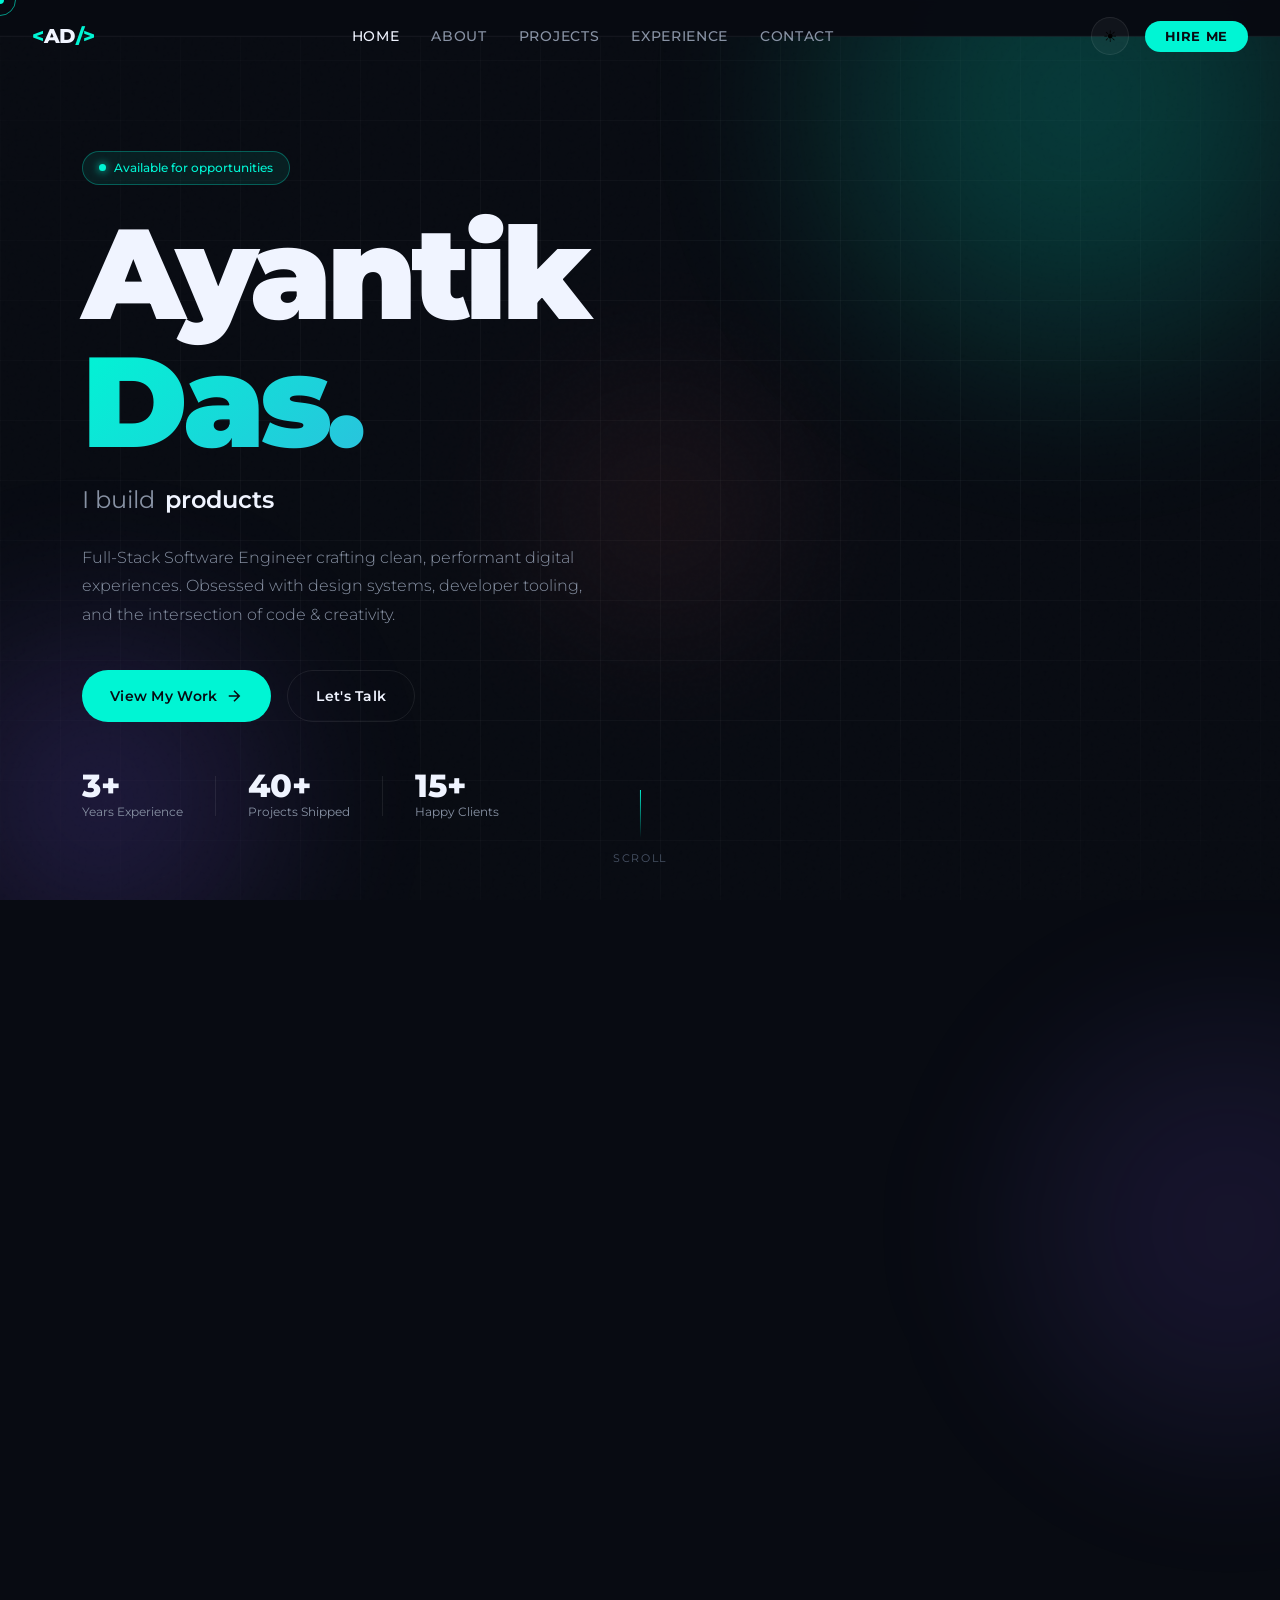
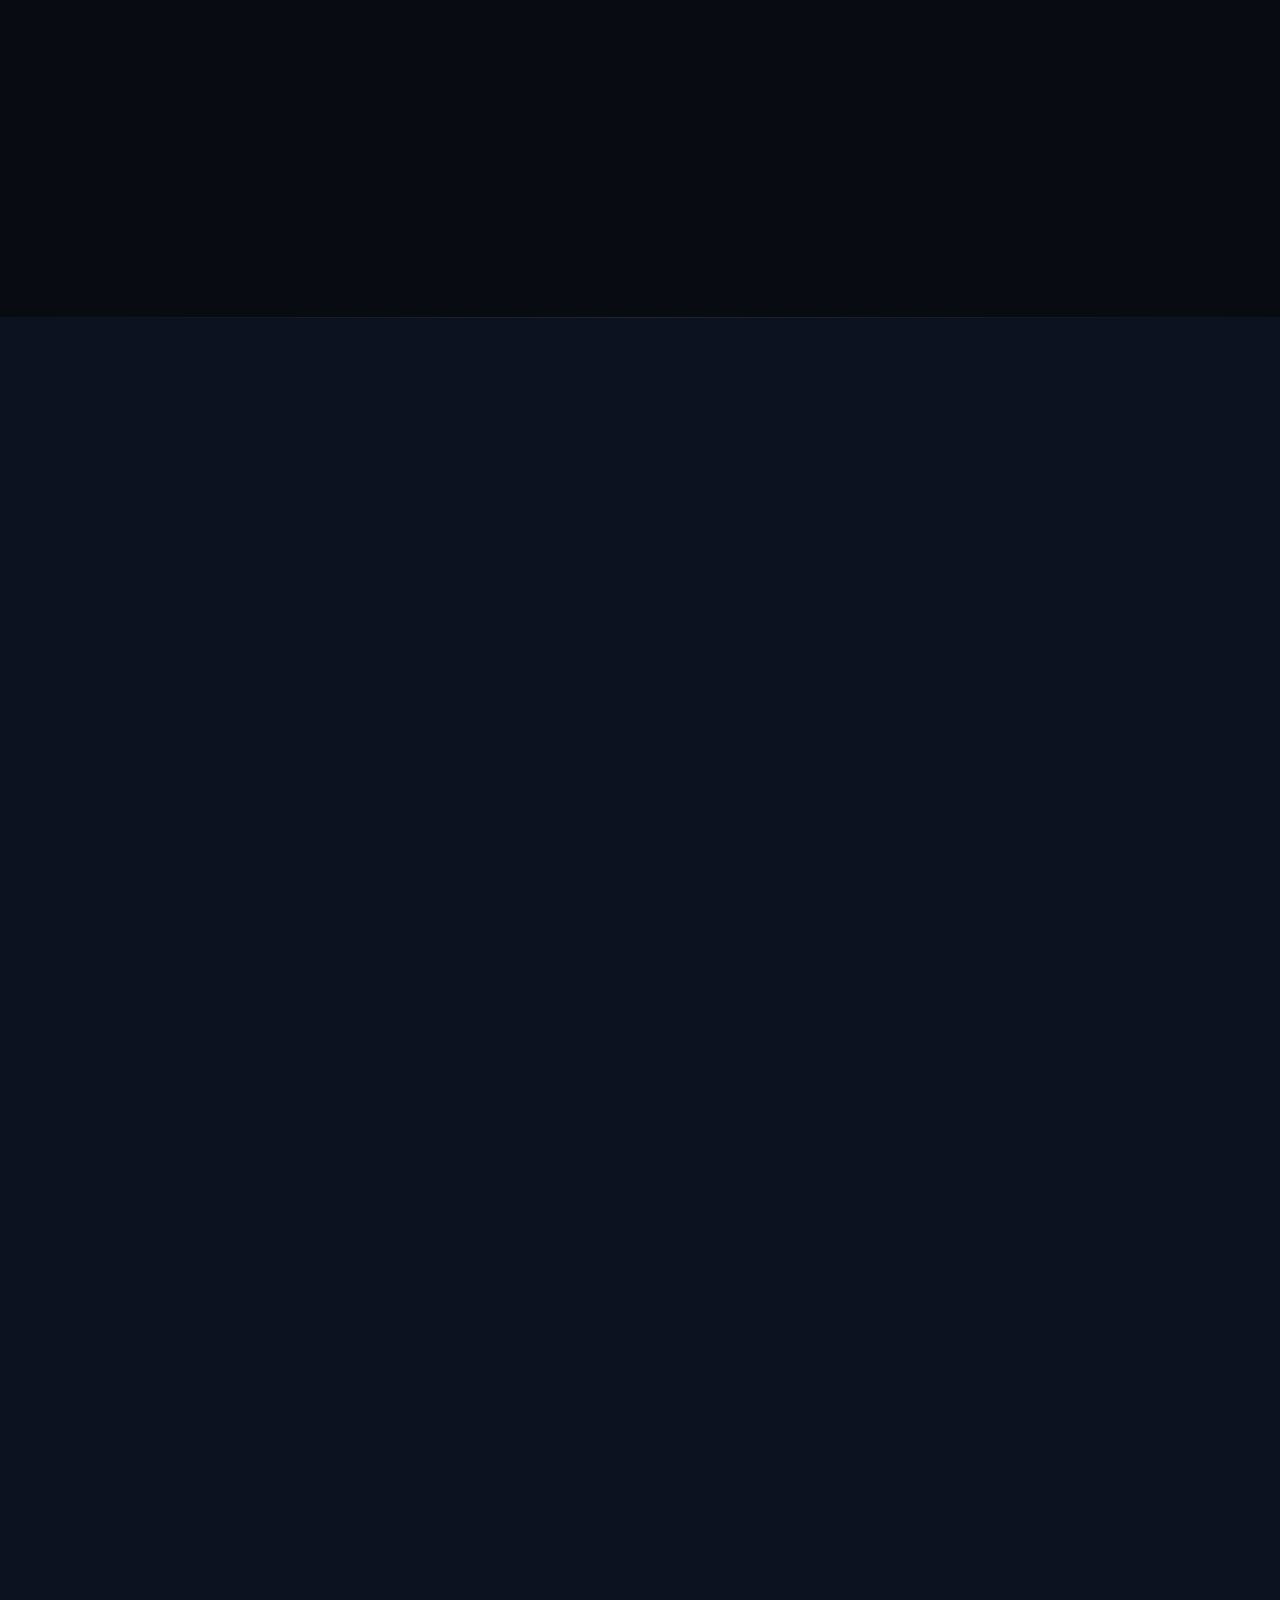
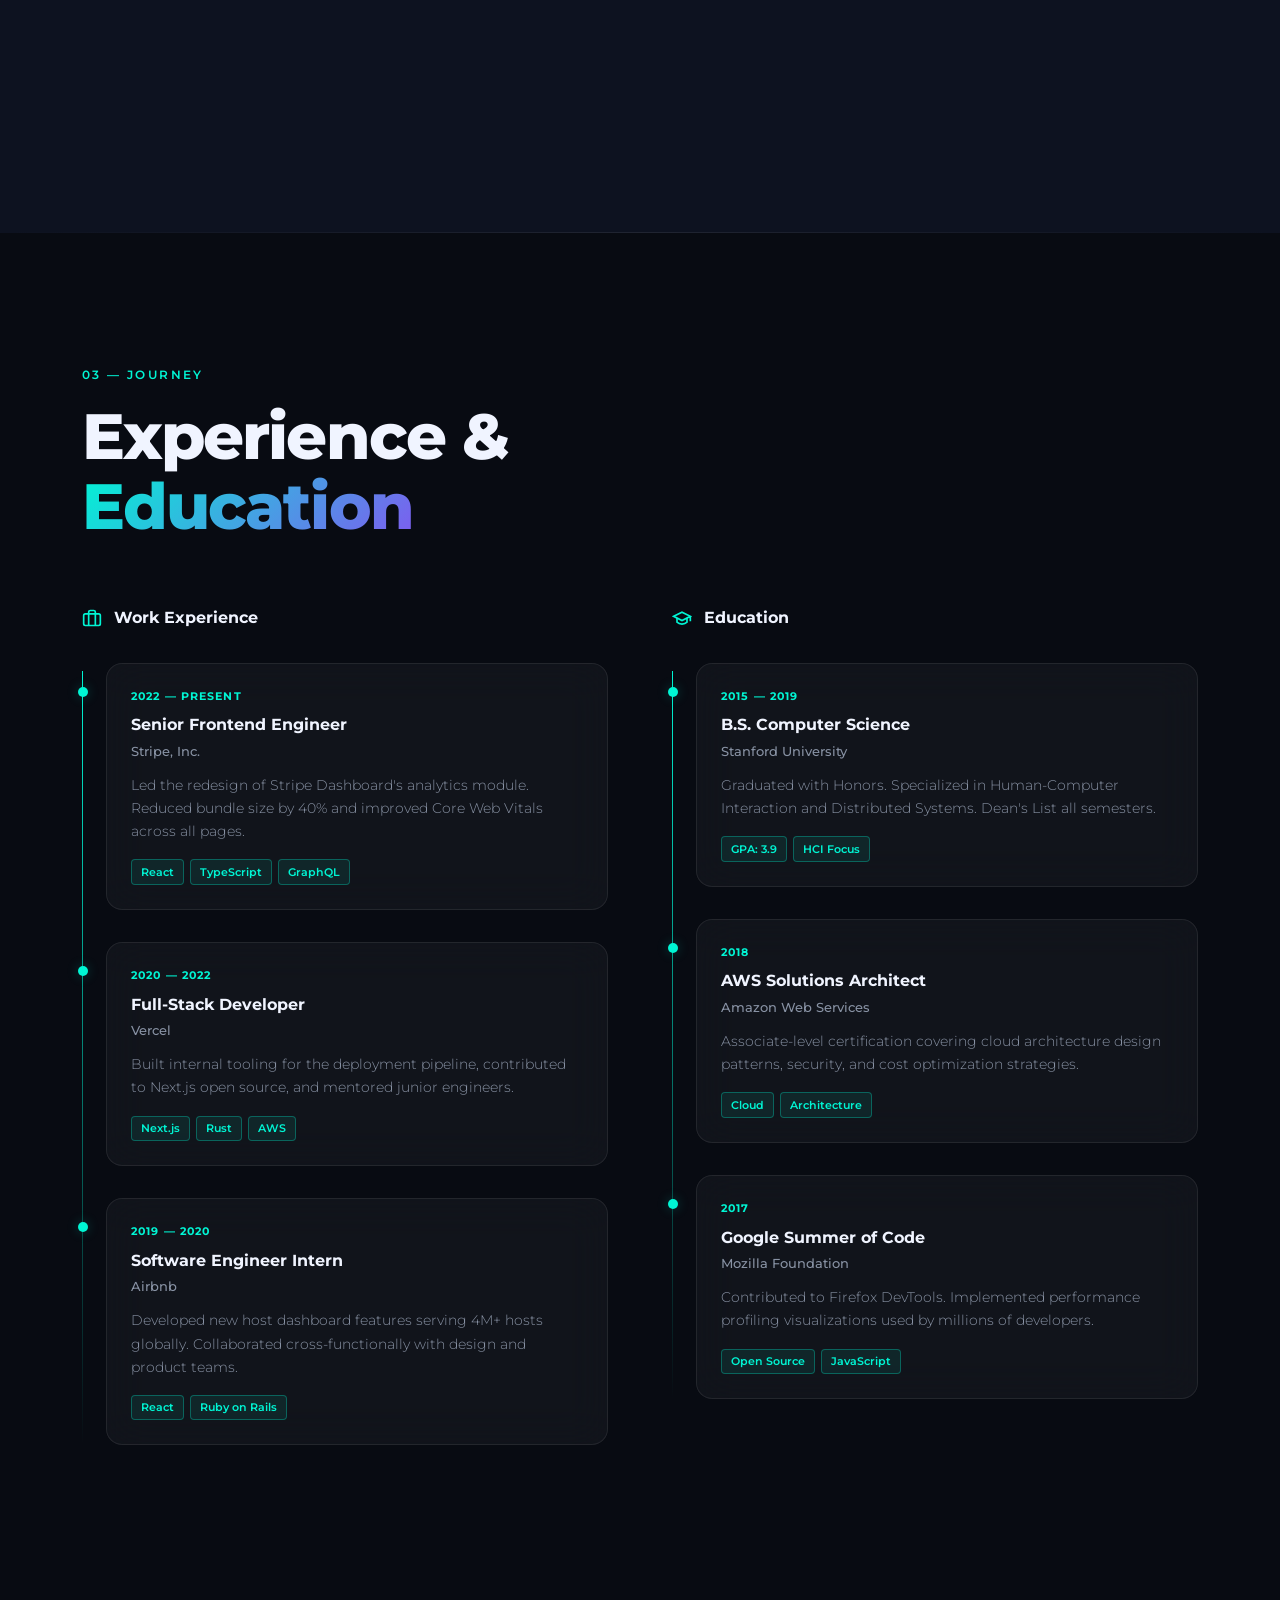
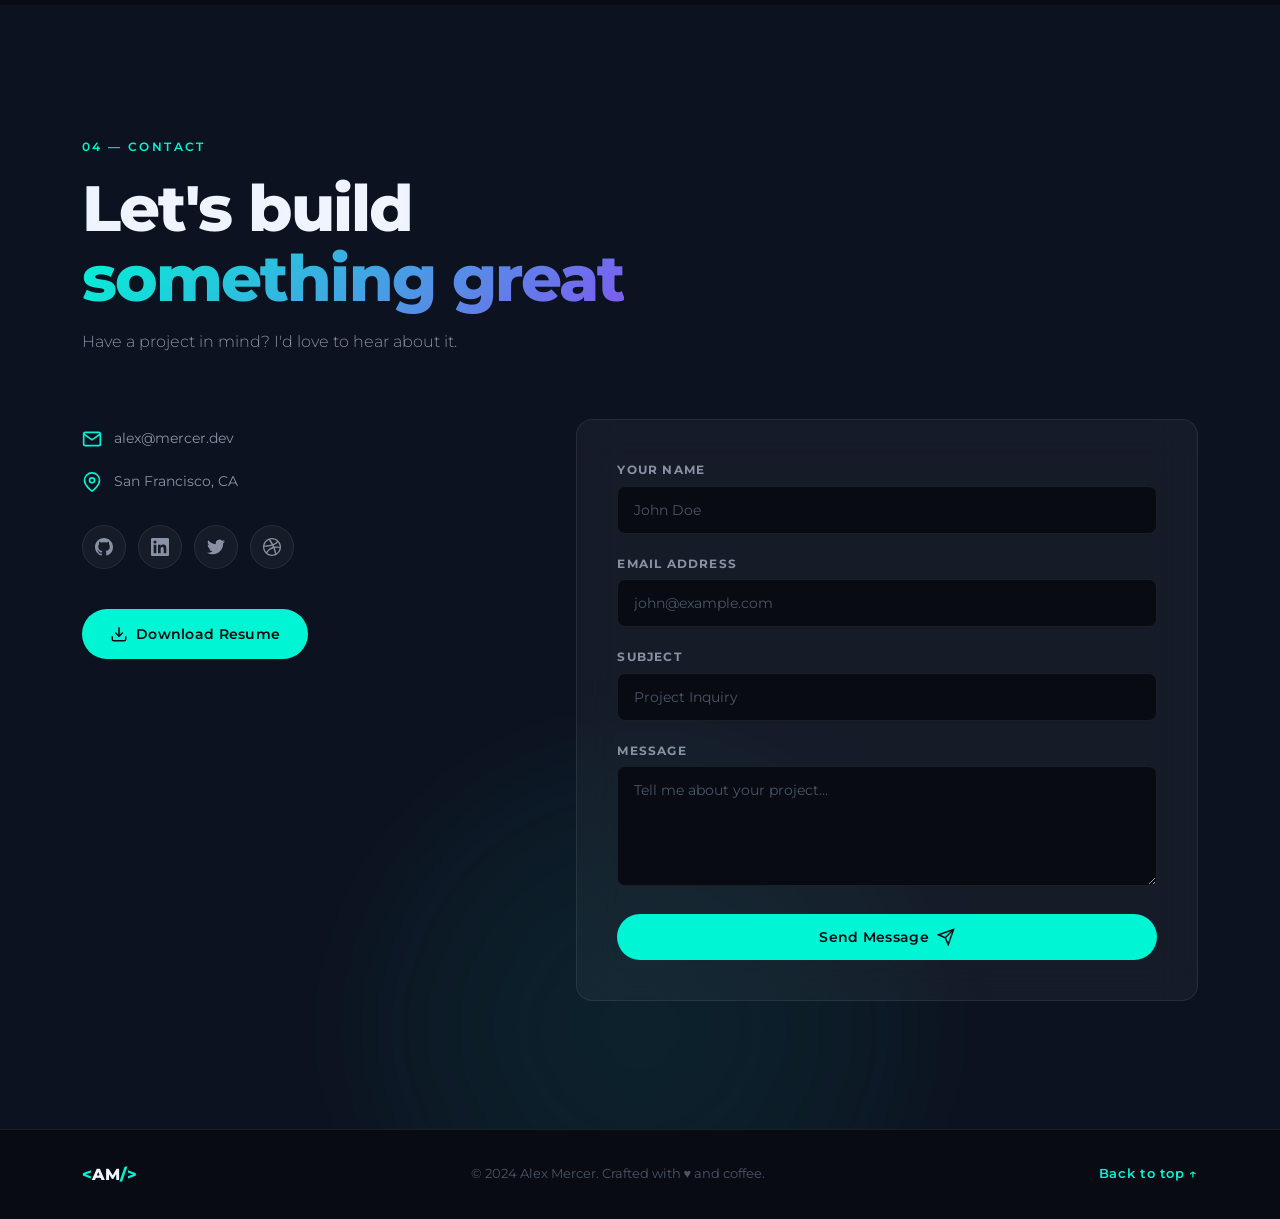
==== commit 735f8c8d: "SEO Optimized" ====
--- a/index.html
+++ b/index.html
@@ -4,6 +4,41 @@
   <meta charset="UTF-8" />
   <meta name="viewport" content="width=device-width, initial-scale=1.0" />
   <title>Ayantik Das — Software Engineer</title>
+
+  <!-- SEO Meta -->
+  <meta name="description" content="Ayantik Das — Full Stack Software Engineer specializing in web development, machine learning, and scalable applications." />
+  <meta name="keywords" content="Ayantik Das, Software Engineer, Full Stack Developer, Portfolio, Machine Learning, Web Developer" />
+  <meta name="author" content="Ayantik Das" />
+
+  <!-- Theme -->
+  <meta name="theme-color" content="#080b12" />
+
+  <!-- Open Graph -->
+  <meta property="og:title" content="Ayantik Das | Software Engineer Portfolio" />
+  <meta property="og:description" content="Explore projects, skills, and experience of Ayantik Das." />
+  <meta property="og:type" content="website" />
+  <meta property="og:url" content="https://ayantikdas.netlify.app" />
+  <meta property="og:image" content="https://ayantikdas.netlify.app/preview.png" />
+
+  <!-- Twitter -->
+  <meta name="twitter:card" content="summary_large_image" />
+  <meta name="twitter:title" content="Ayantik Das | Portfolio" />
+  <meta name="twitter:description" content="Full Stack Developer | Projects, Skills, Experience" />
+  <meta name="twitter:image" content="https://ayantikdas.netlify.app/preview.png" />
+
+  <script type="application/ld+json">
+  {
+    "@context": "https://schema.org",
+    "@type": "Person",
+    "name": "Ayantik Das",
+    "url": "https://ayantik-das.netlify.app",
+    "jobTitle": "Software Engineer",
+    "sameAs": [
+      "https://github.com/ayantikdas2004"
+    ]
+  }
+</script>
+
   <link rel="preconnect" href="https://fonts.googleapis.com" />
   <link rel="preconnect" href="https://fonts.gstatic.com" crossorigin />
   <link href="https://fonts.googleapis.com/css2?family=Montserrat:wght@300;400;500;600;700;800;900&display=swap" rel="stylesheet" />
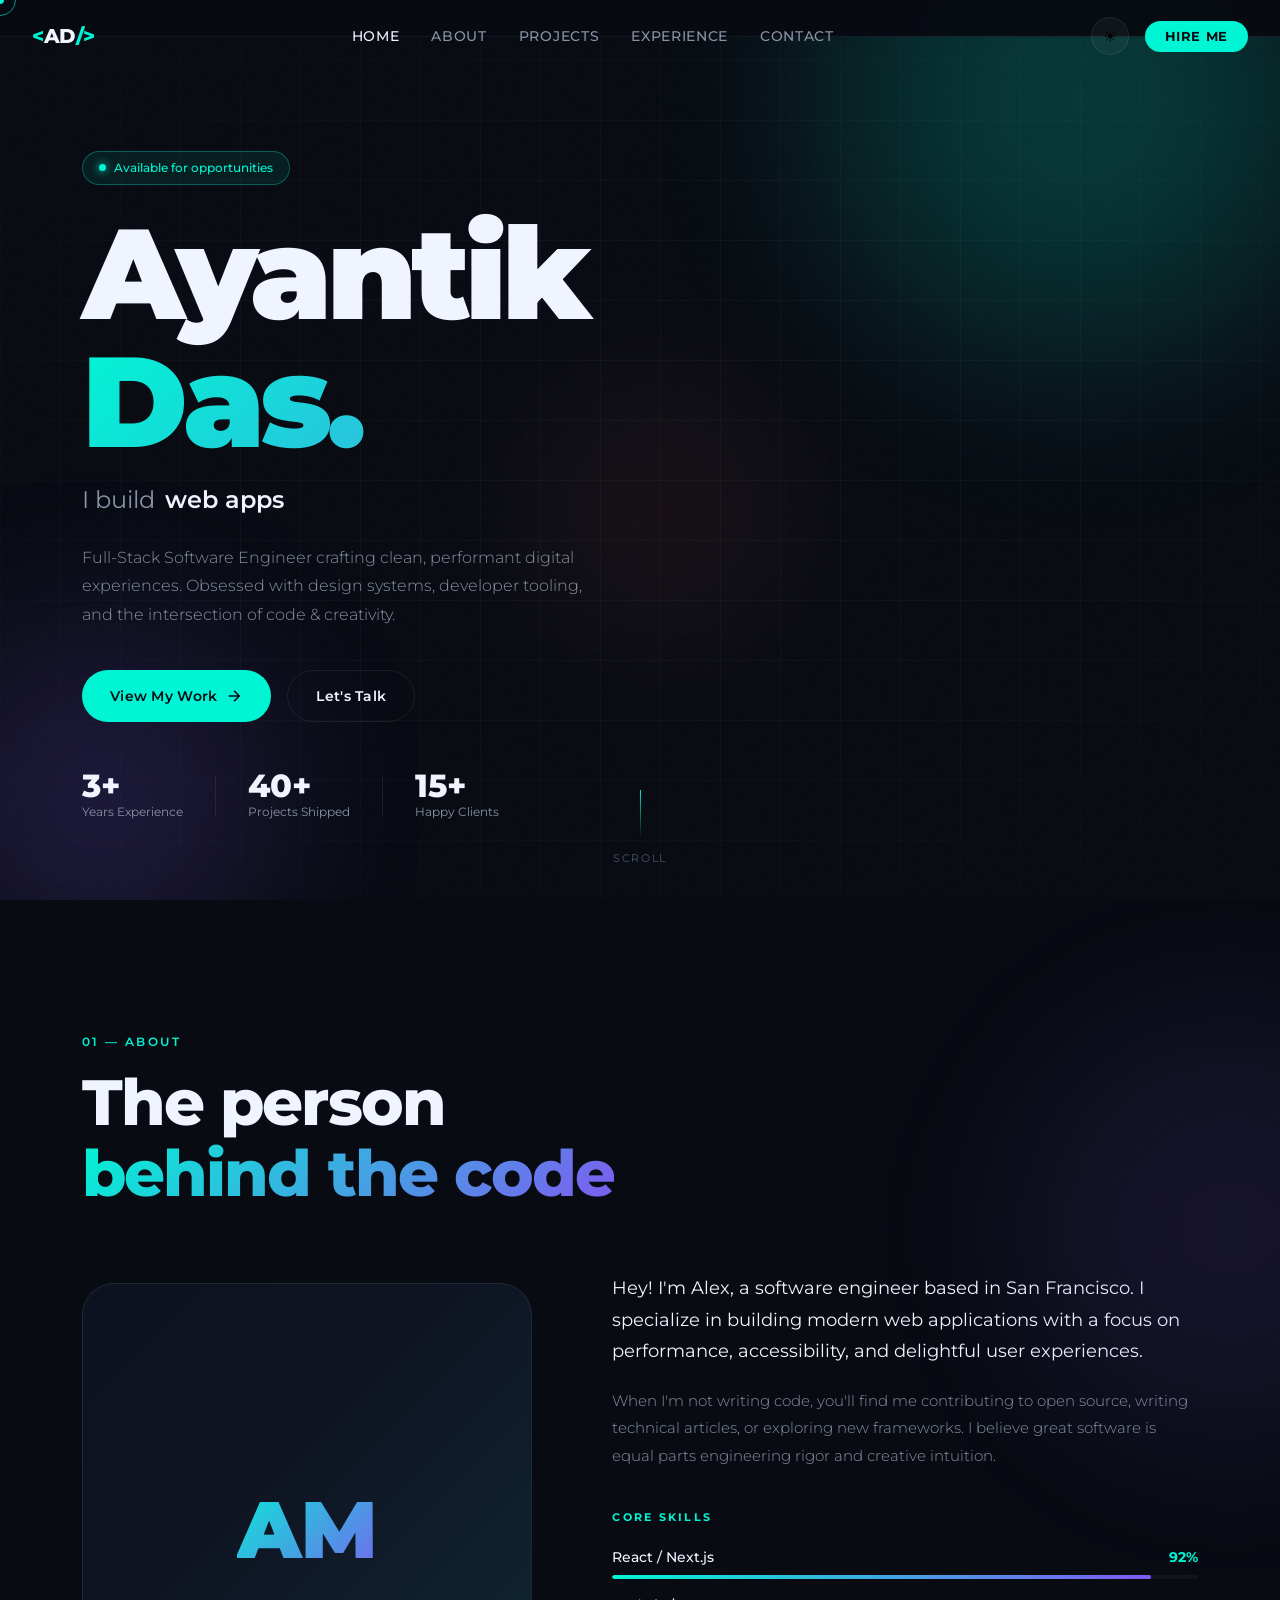
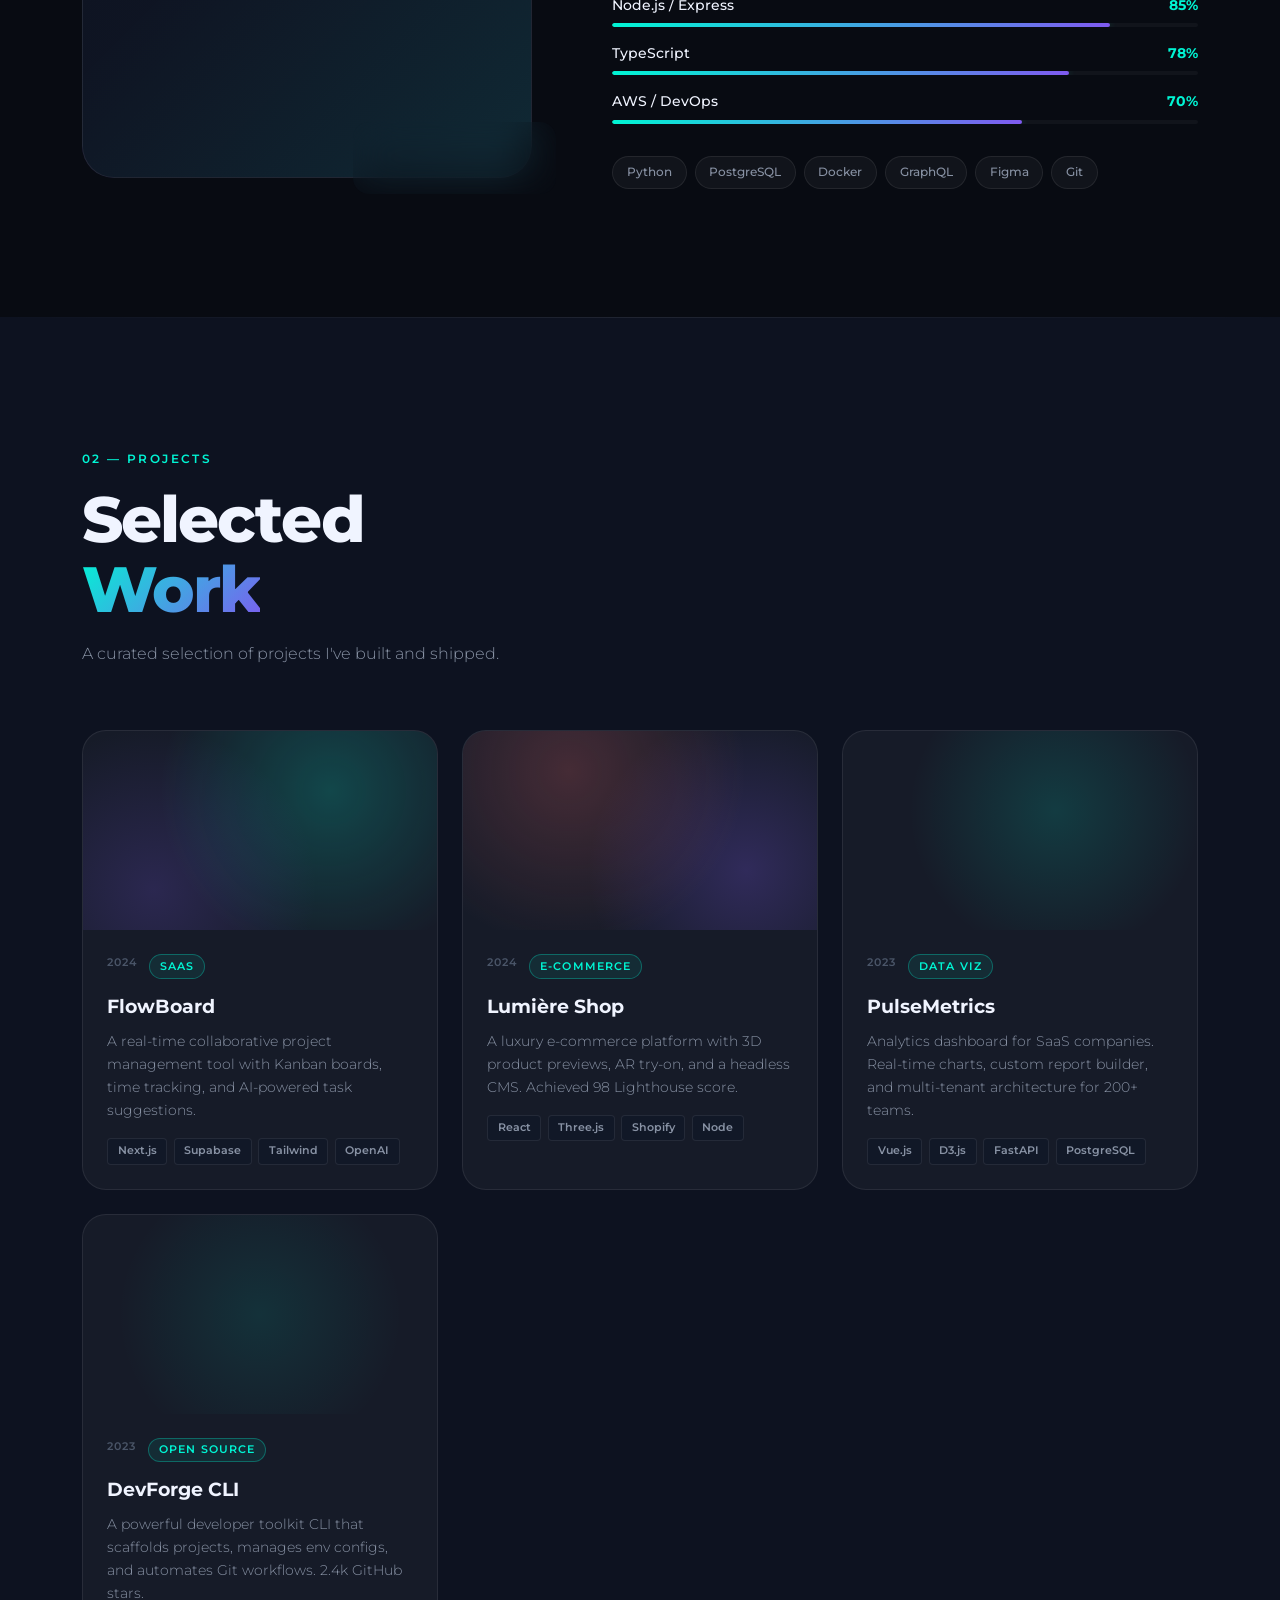
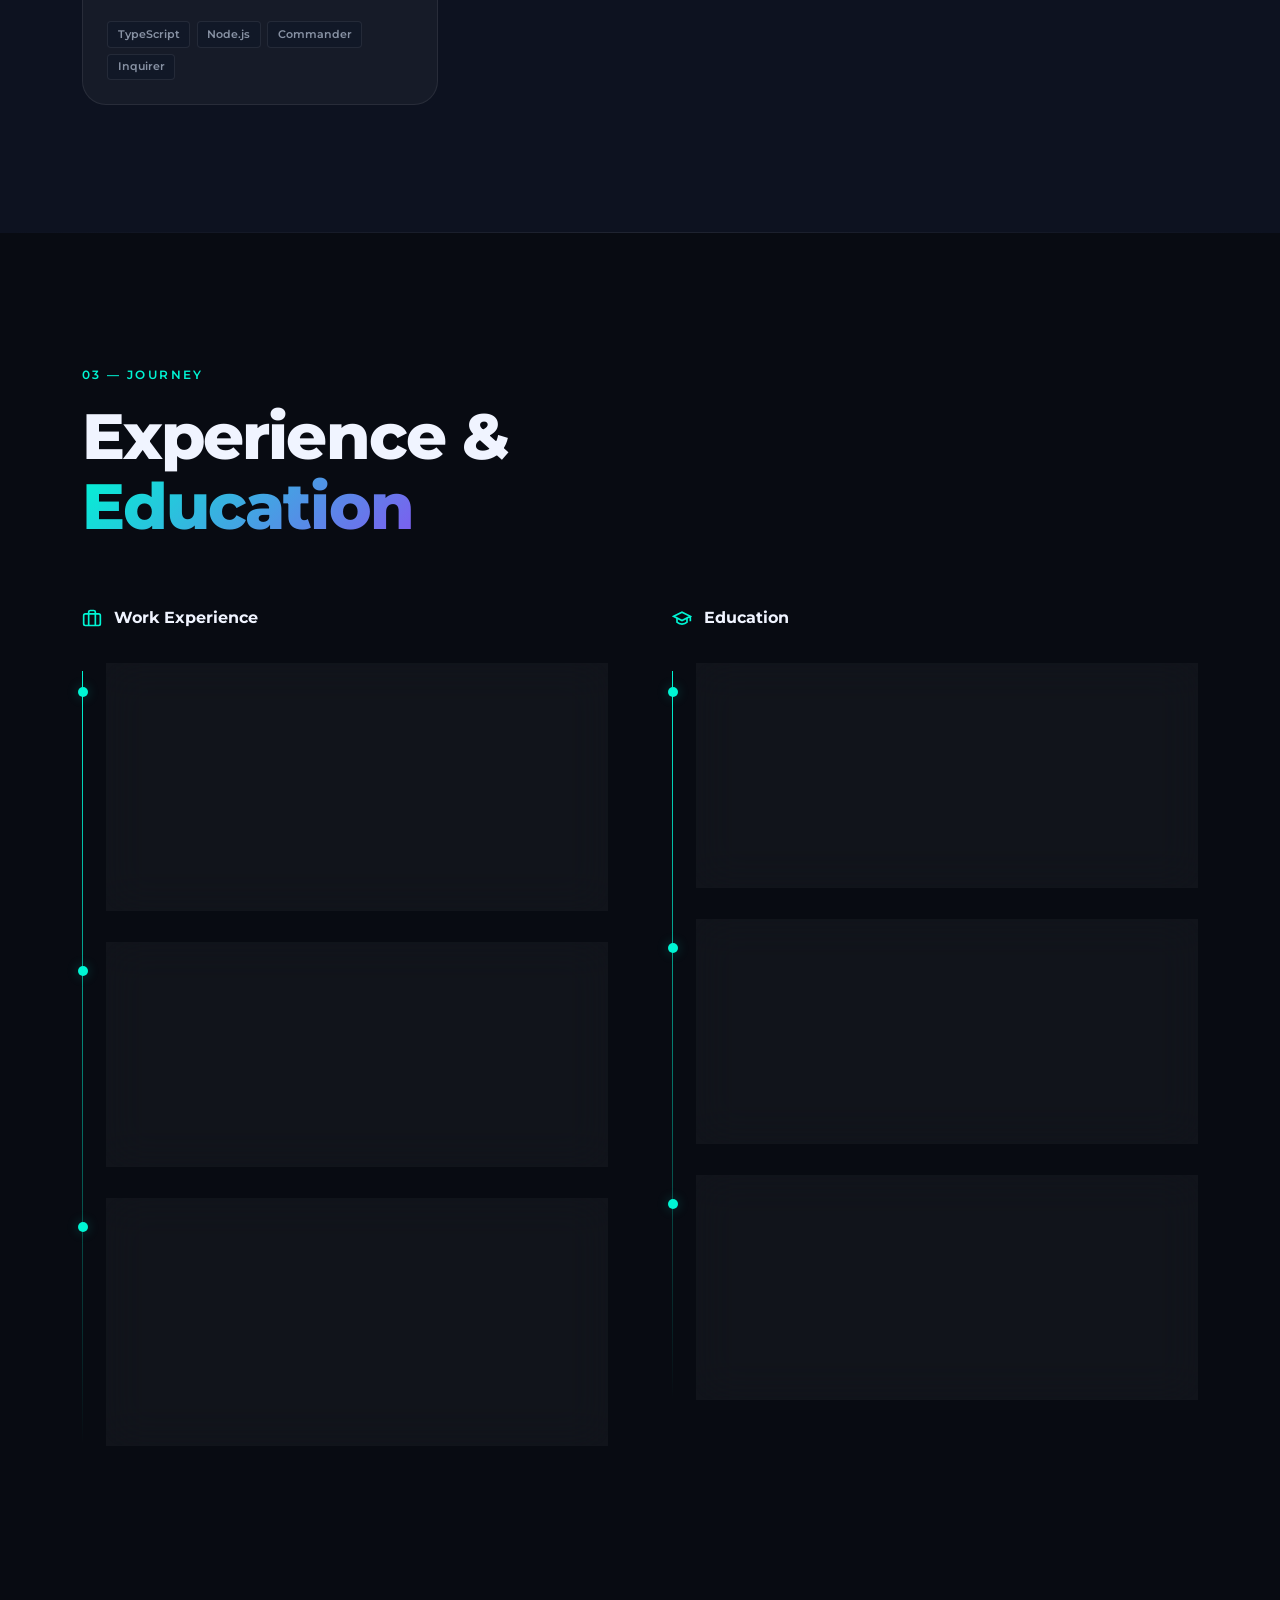
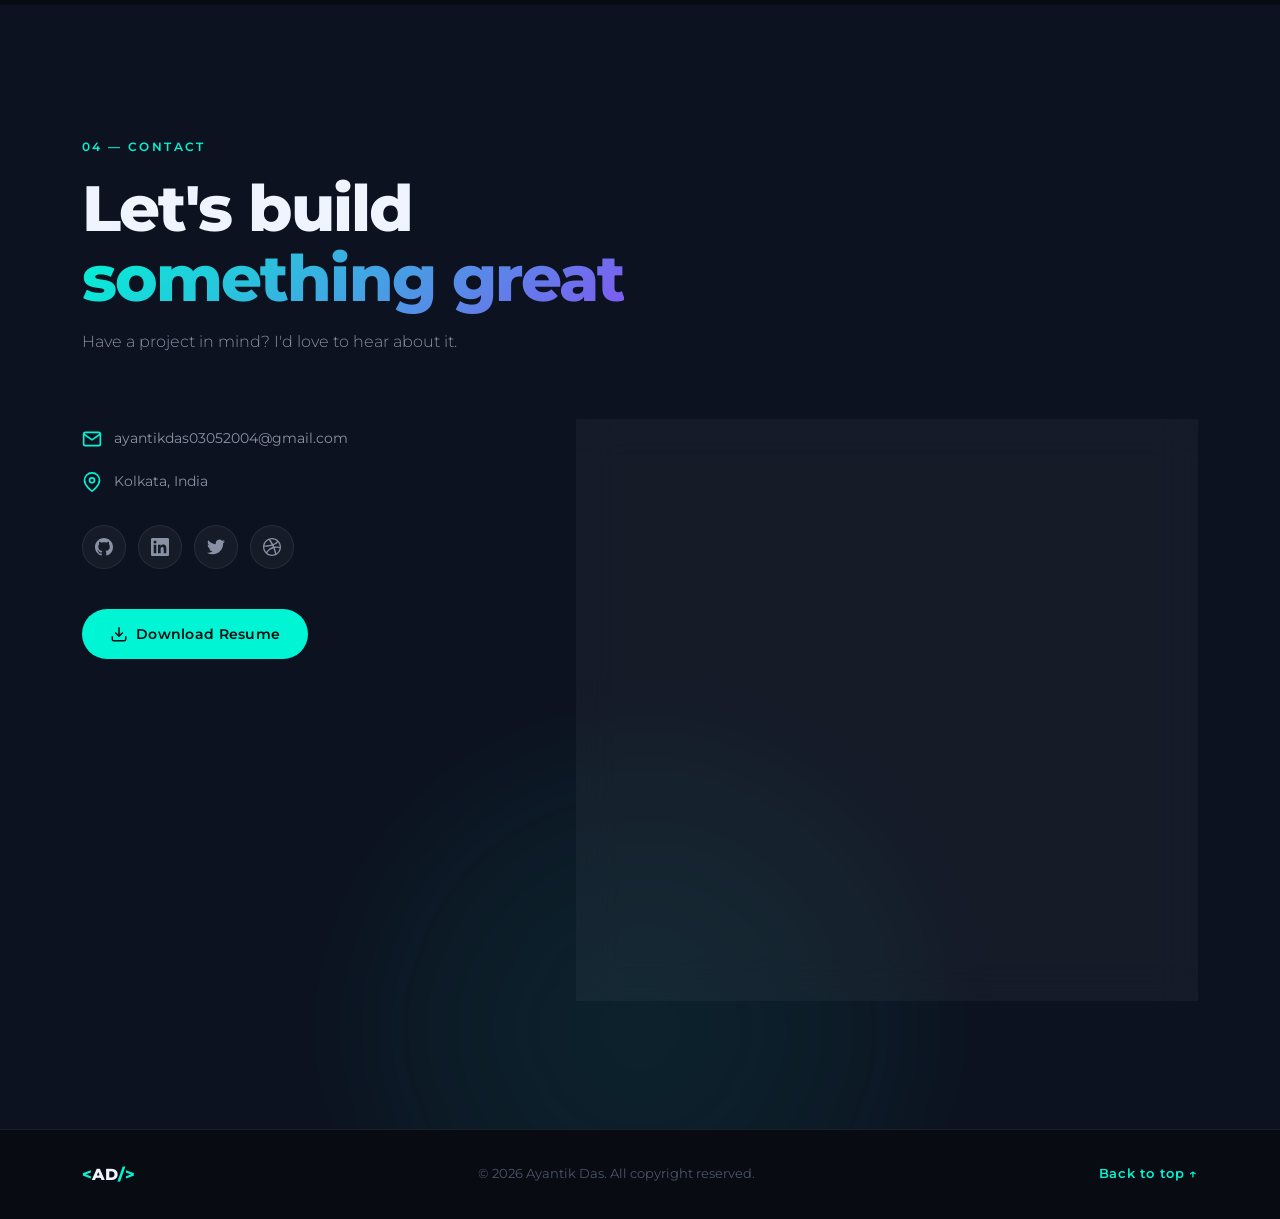
==== commit 11dbc95b: "CHanged some names" ====
--- a/index.html
+++ b/index.html
@@ -501,11 +501,11 @@
           <div class="contact-info reveal-left">
             <div class="contact-detail">
               <svg viewBox="0 0 24 24" fill="none" stroke="currentColor" stroke-width="2"><path d="M4 4h16c1.1 0 2 .9 2 2v12c0 1.1-.9 2-2 2H4c-1.1 0-2-.9-2-2V6c0-1.1.9-2 2-2z"/><polyline points="22,6 12,13 2,6"/></svg>
-              <span>alex@mercer.dev</span>
+              <span>ayantikdas03052004@gmail.com</span>
             </div>
             <div class="contact-detail">
               <svg viewBox="0 0 24 24" fill="none" stroke="currentColor" stroke-width="2"><path d="M21 10c0 7-9 13-9 13s-9-6-9-13a9 9 0 0118 0z"/><circle cx="12" cy="10" r="3"/></svg>
-              <span>San Francisco, CA</span>
+              <span>Kolkata, India</span>
             </div>
 
             <div class="social-links">
@@ -563,8 +563,8 @@
   <footer class="footer">
     <div class="container">
       <div class="footer-inner">
-        <span class="footer-logo"><span class="logo-bracket">&lt;</span>AM<span class="logo-bracket">/&gt;</span></span>
-        <p class="footer-copy">© 2024 Alex Mercer. Crafted with ♥ and coffee.</p>
+        <span class="footer-logo"><span class="logo-bracket">&lt;</span>AD<span class="logo-bracket">/&gt;</span></span>
+        <p class="footer-copy">© 2026 Ayantik Das. All copyright reserved.</p>
         <a href="#hero" class="footer-back">Back to top ↑</a>
       </div>
     </div>
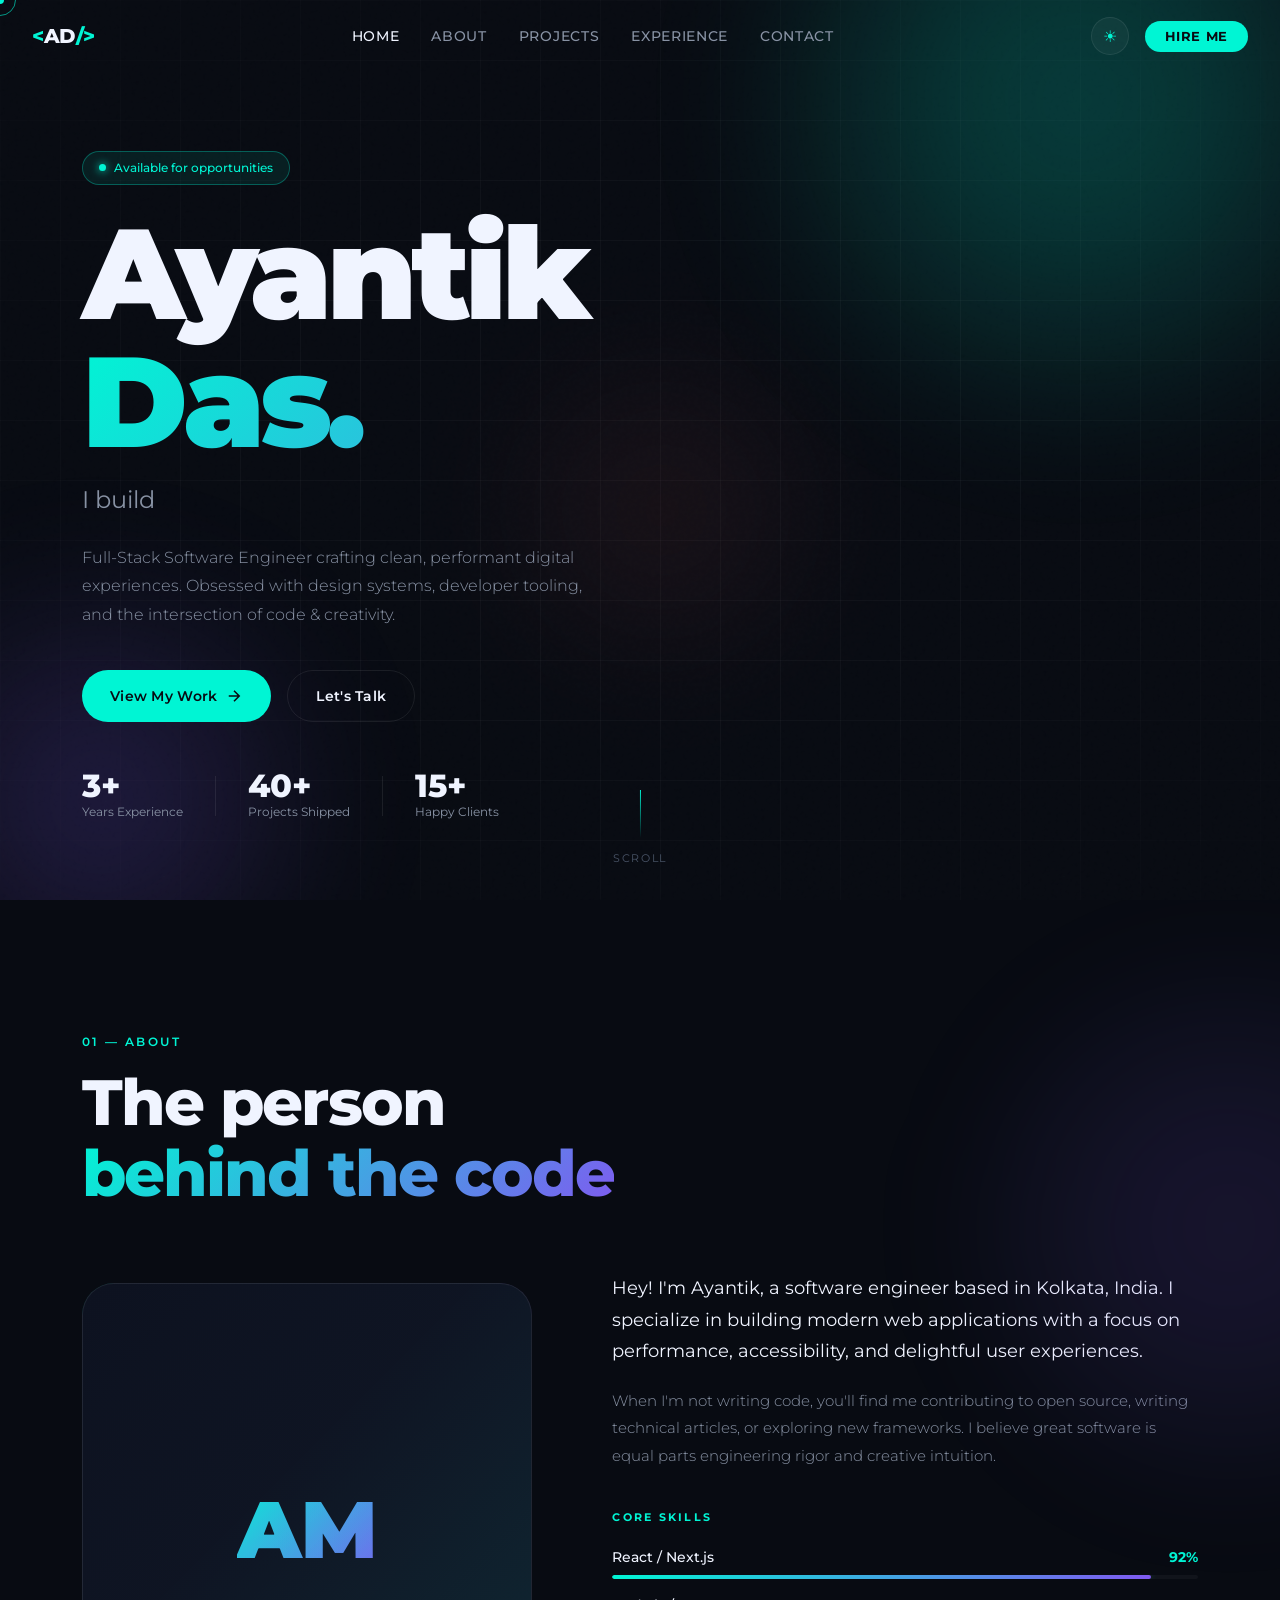
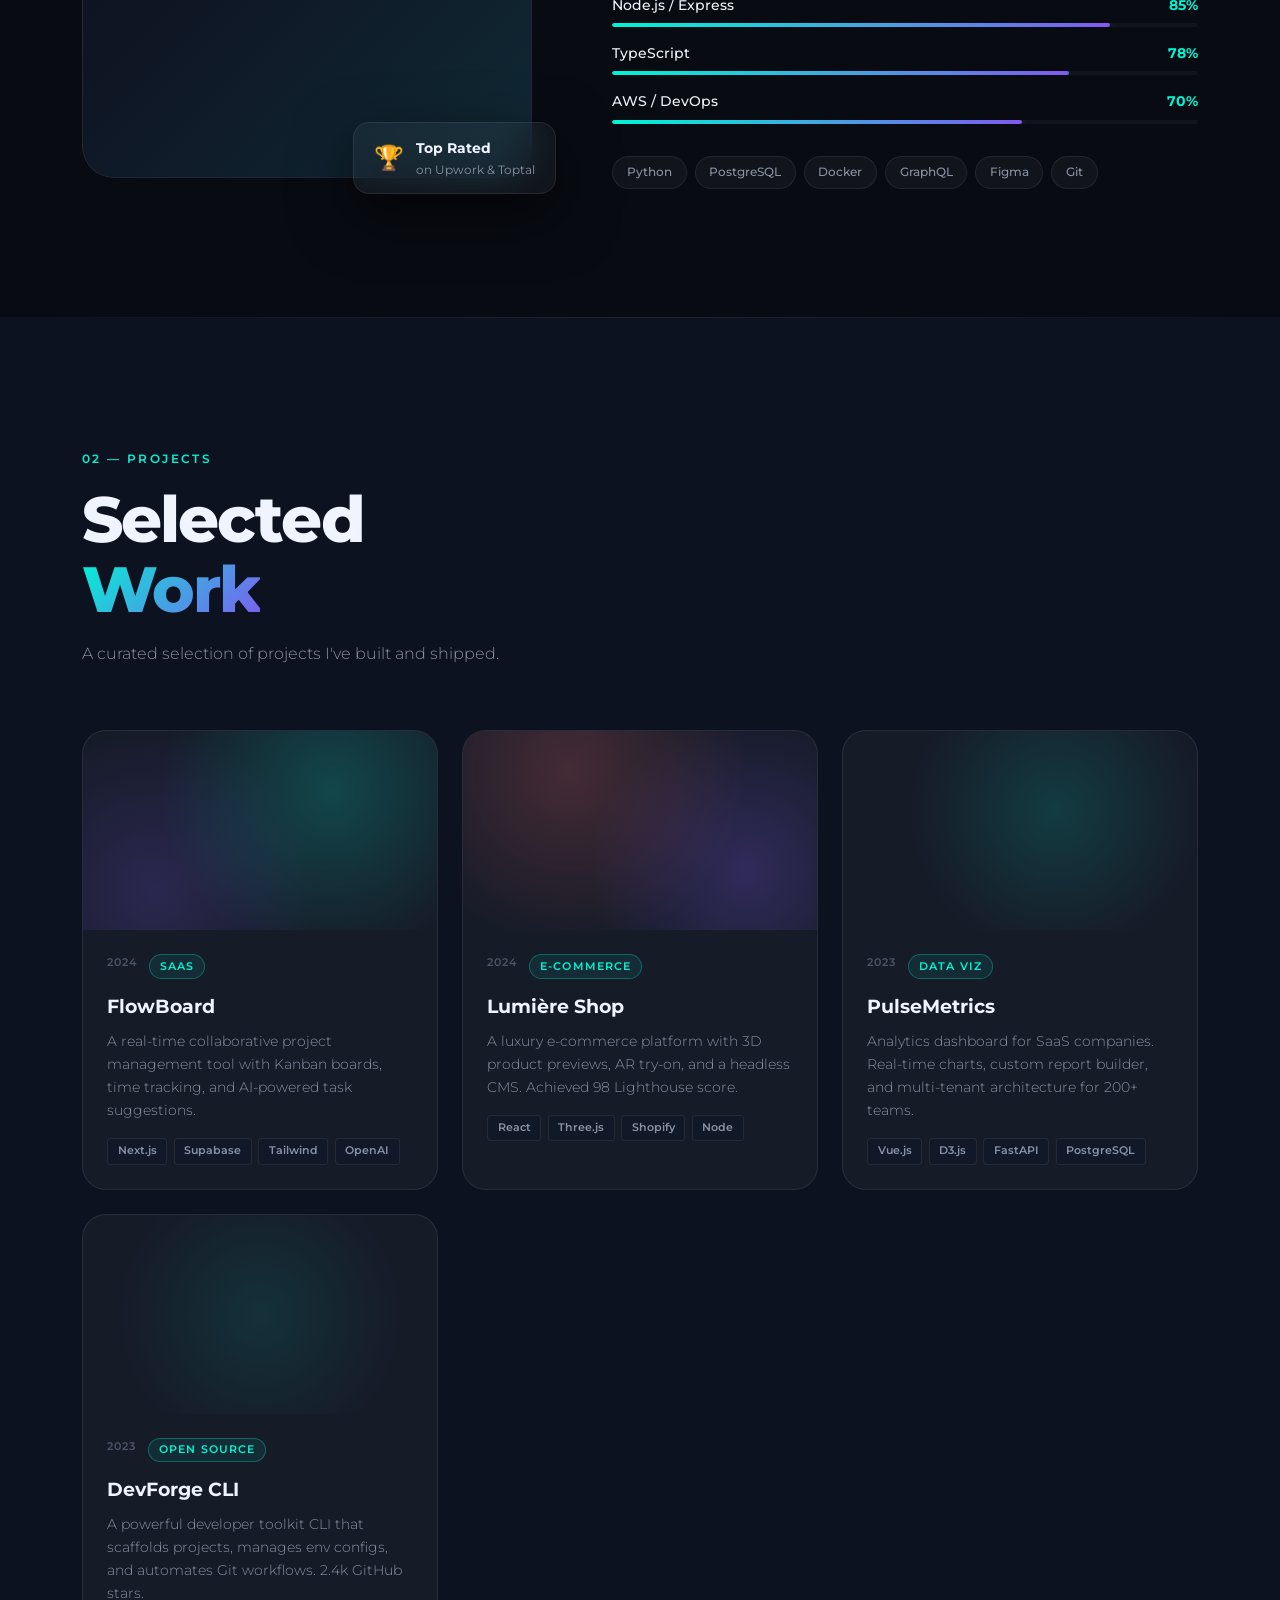
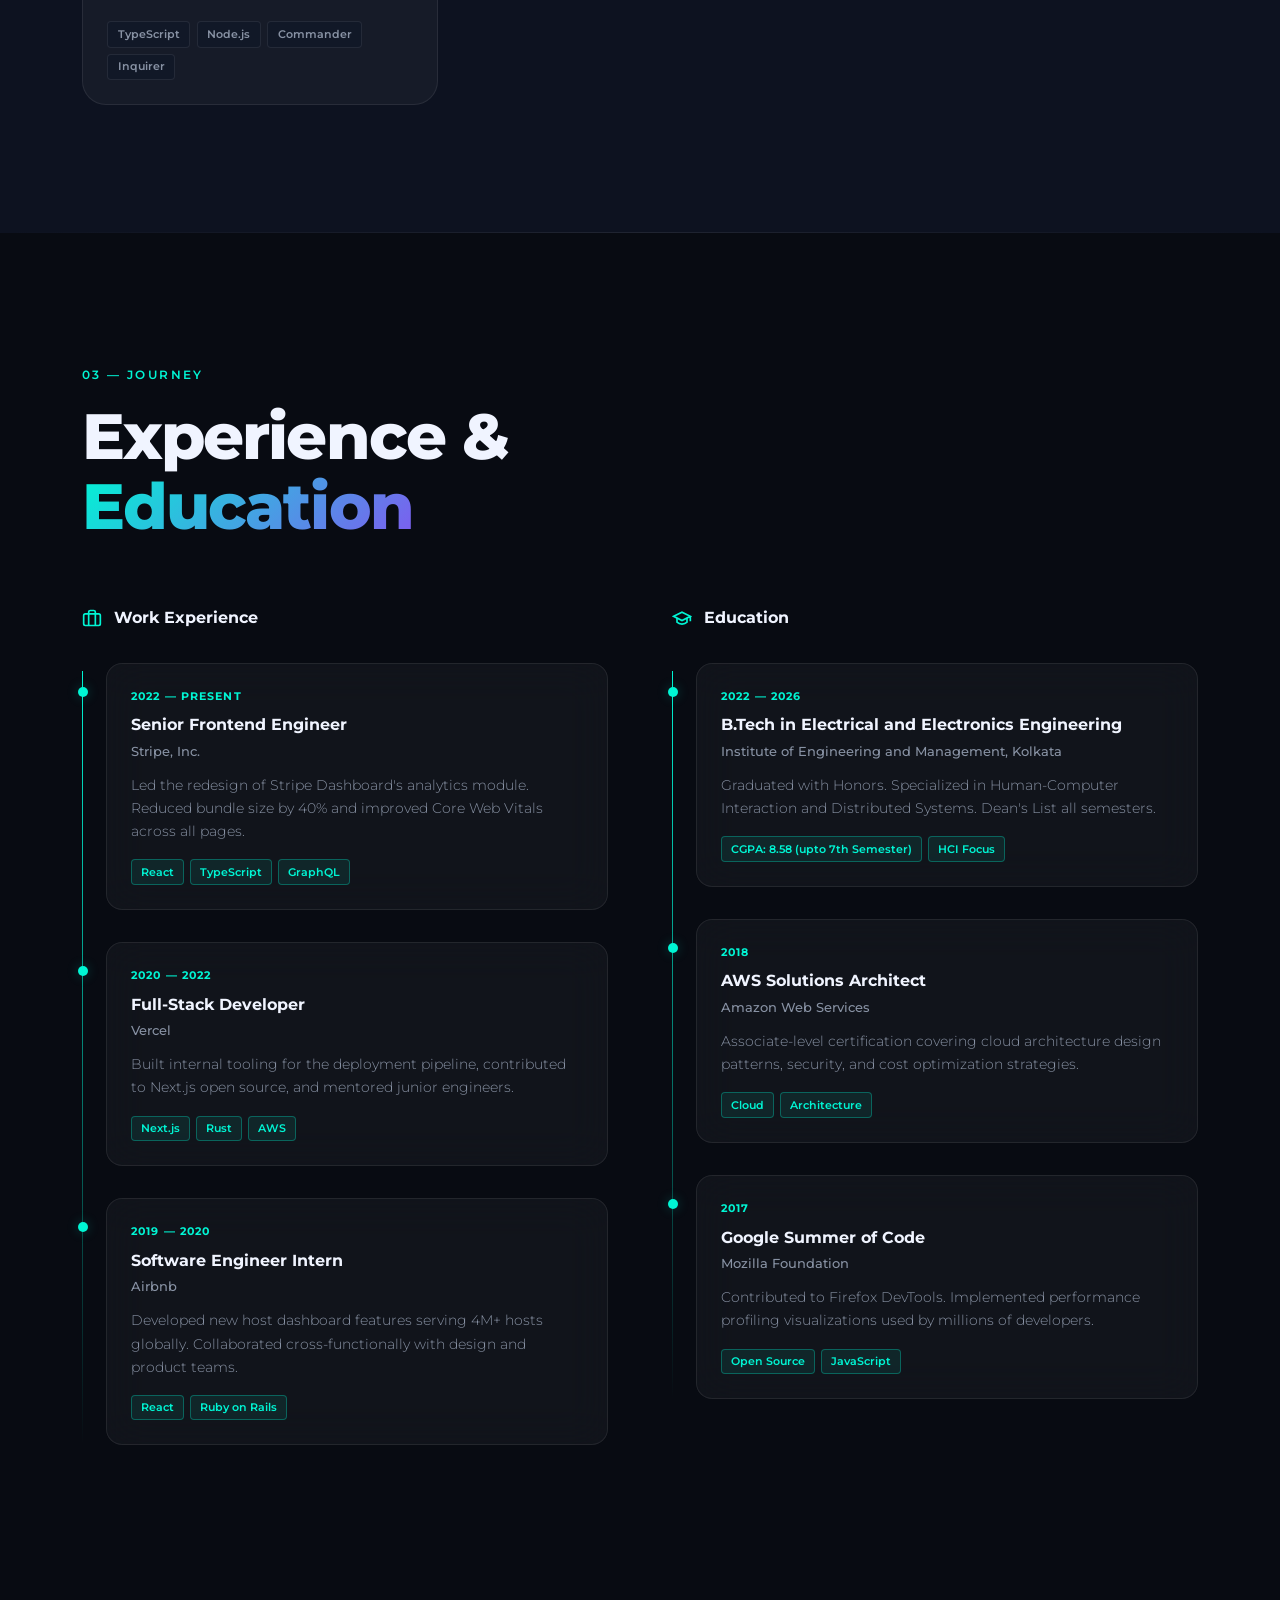
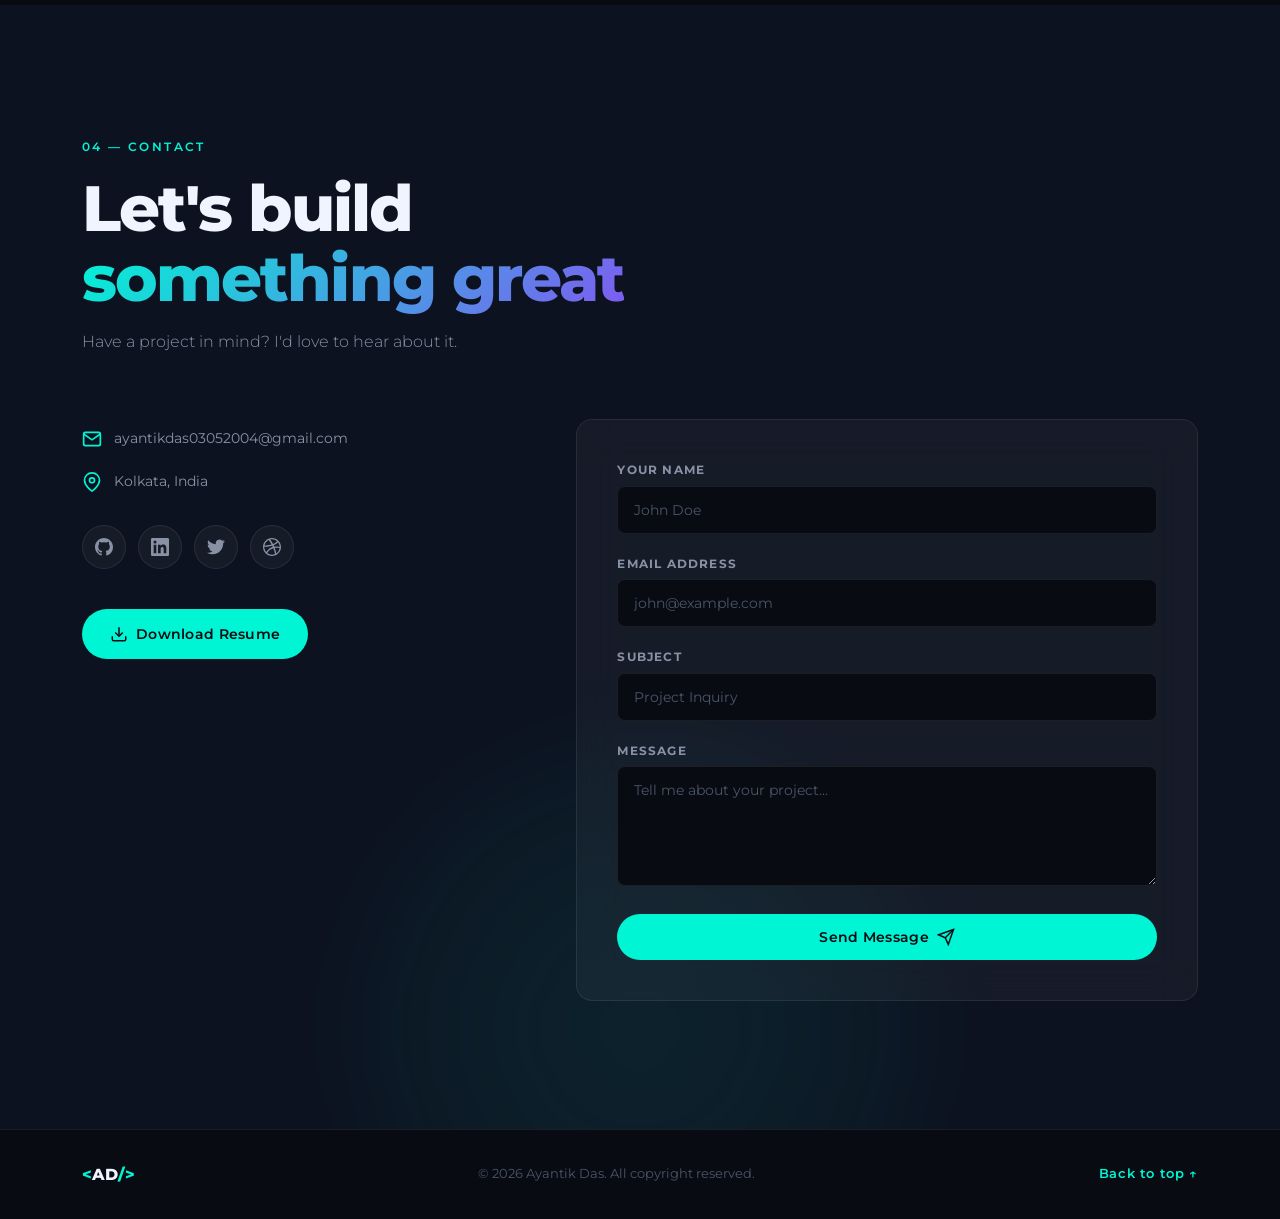
==== commit 53409517: "Updated some personal info" ====
--- a/index.html
+++ b/index.html
@@ -196,7 +196,7 @@
 
           <div class="about-content reveal-right">
             <p class="about-intro">
-              Hey! I'm Alex, a software engineer based in San Francisco.
+              Hey! I'm Ayantik, a software engineer based in Kolkata, India.
               I specialize in building modern web applications with a focus on
               performance, accessibility, and delightful user experiences.
             </p>
@@ -444,12 +444,12 @@
               <div class="timeline-item reveal-up">
                 <div class="timeline-dot"></div>
                 <div class="timeline-content glass-card">
-                  <span class="timeline-date">2015 — 2019</span>
-                  <h4>B.S. Computer Science</h4>
-                  <span class="timeline-company">Stanford University</span>
+                  <span class="timeline-date">2022 — 2026</span>
+                  <h4>B.Tech in Electrical and Electronics Engineering</h4>
+                  <span class="timeline-company">Institute of Engineering and Management, Kolkata</span>
                   <p>Graduated with Honors. Specialized in Human-Computer Interaction and Distributed Systems. Dean's List all semesters.</p>
                   <div class="timeline-tags">
-                    <span>GPA: 3.9</span><span>HCI Focus</span>
+                    <span>CGPA: 8.58 (upto 7th Semester)</span><span>HCI Focus</span>
                   </div>
                 </div>
               </div>
--- a/style.css
+++ b/style.css
@@ -171,6 +171,7 @@
   font-size: 1rem;
   cursor: none;
   transition: var(--transition);
+  color: var(--accent)
 }
 .theme-toggle:hover { background: var(--surface-hover); border-color: var(--accent); }
 .nav-cta {
@@ -201,7 +202,10 @@
 
 /* ===== MOBILE MENU ===== */
 .mobile-menu {
-  position: fixed; top: var(--nav-h); left: 0; right: 0;
+  position: fixed; 
+  /* top: var(--nav-h); */
+  left: 0; 
+  right: 0;
   background: rgba(8,11,18,0.98);
   backdrop-filter: blur(20px);
   -webkit-backdrop-filter: blur(20px);
@@ -211,7 +215,9 @@
   transition: transform 0.4s cubic-bezier(0.4,0,0.2,1);
   border-bottom: 1px solid var(--border);
 }
-.mobile-menu.open { transform: translateY(0); }
+.mobile-menu.open { 
+  transform: translateY(62px);
+}
 .mobile-menu ul { display: flex; flex-direction: column; gap: 1.5rem; }
 .mobile-link {
   font-size: 1.5rem; font-weight: 700; color: var(--text-primary);
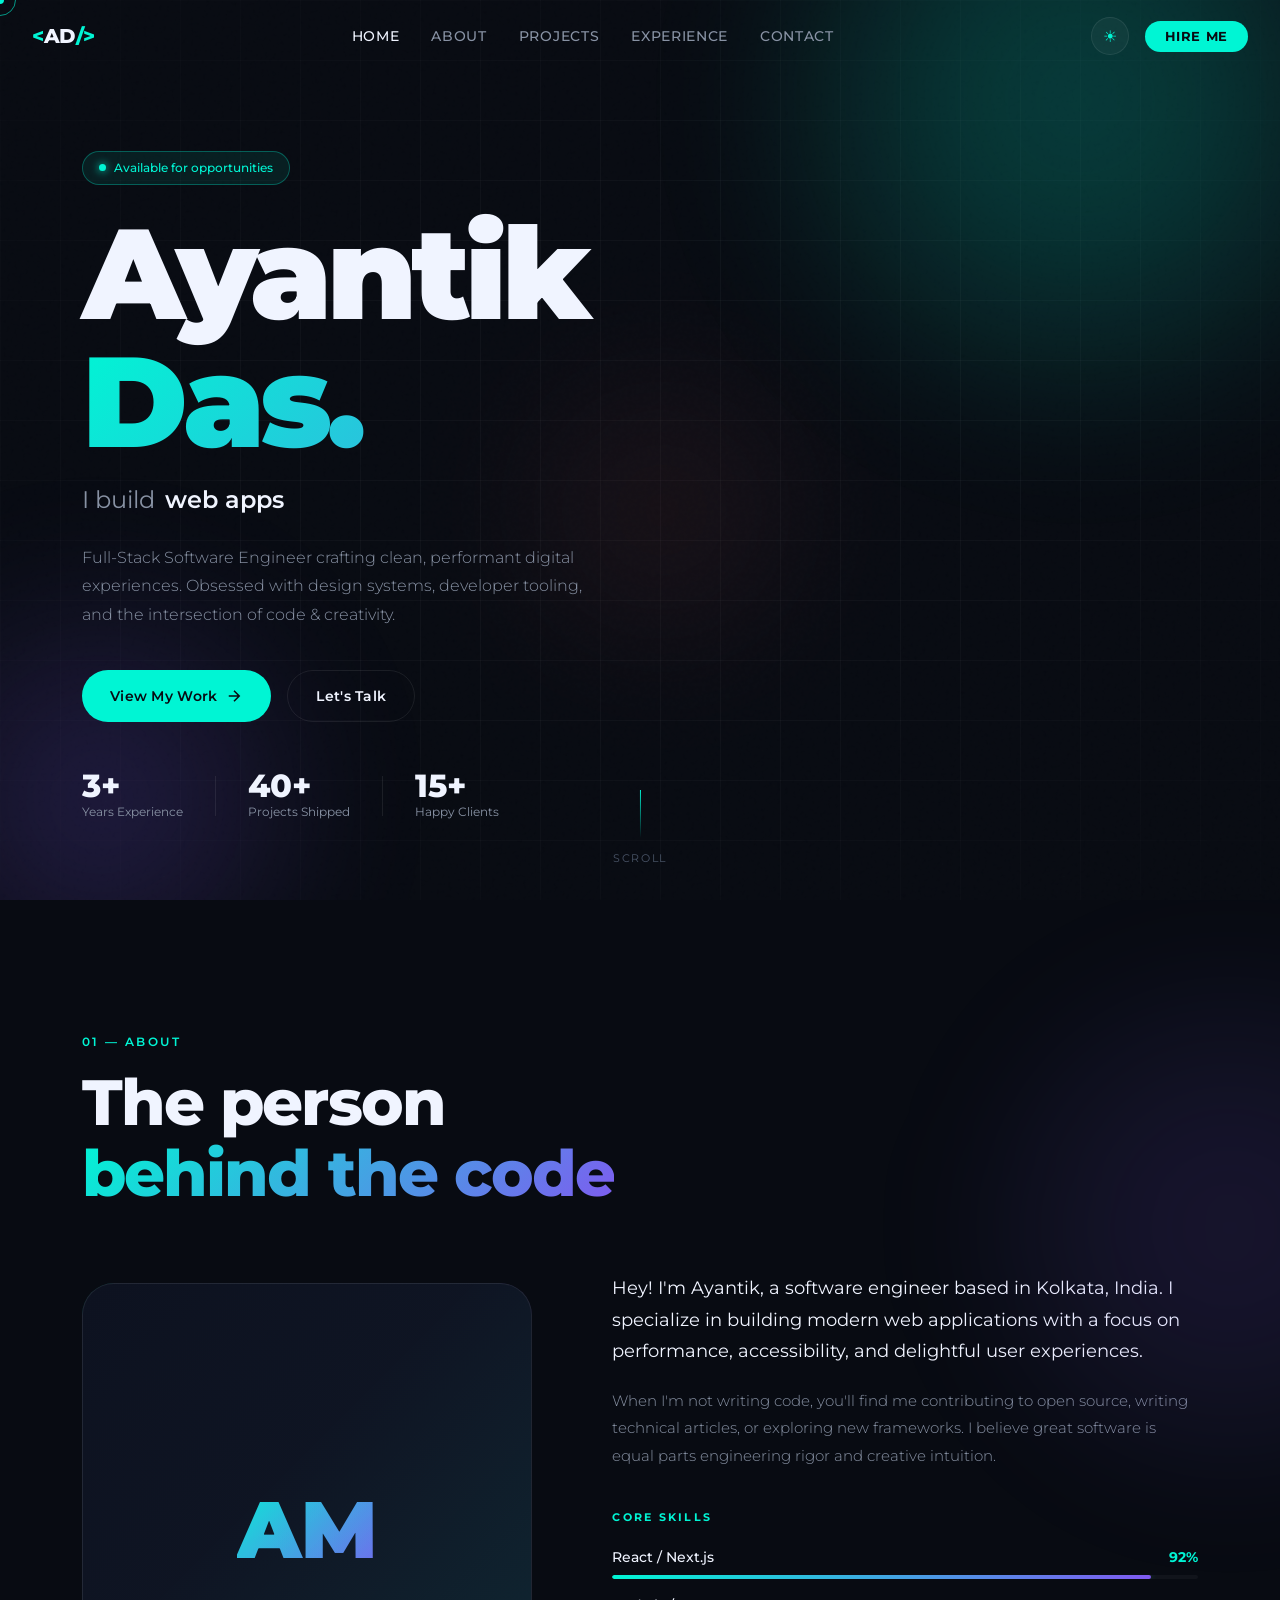
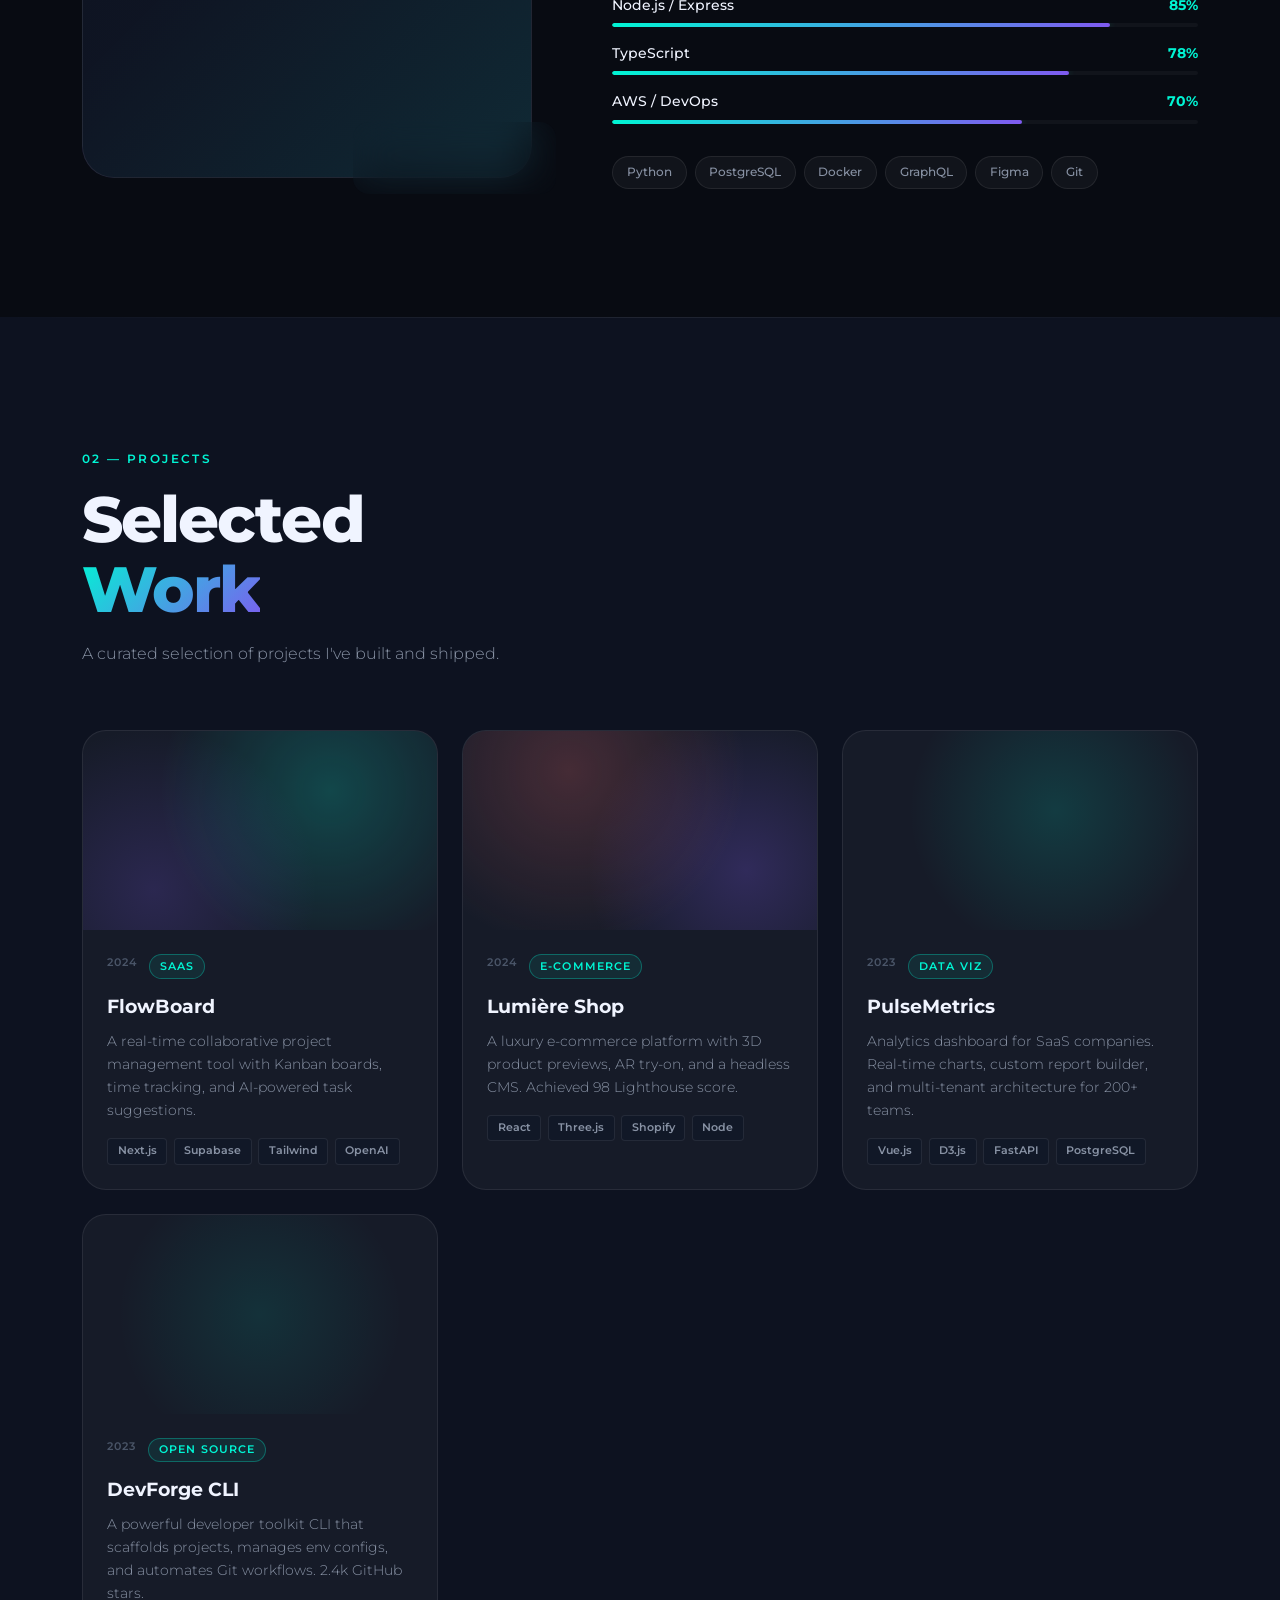
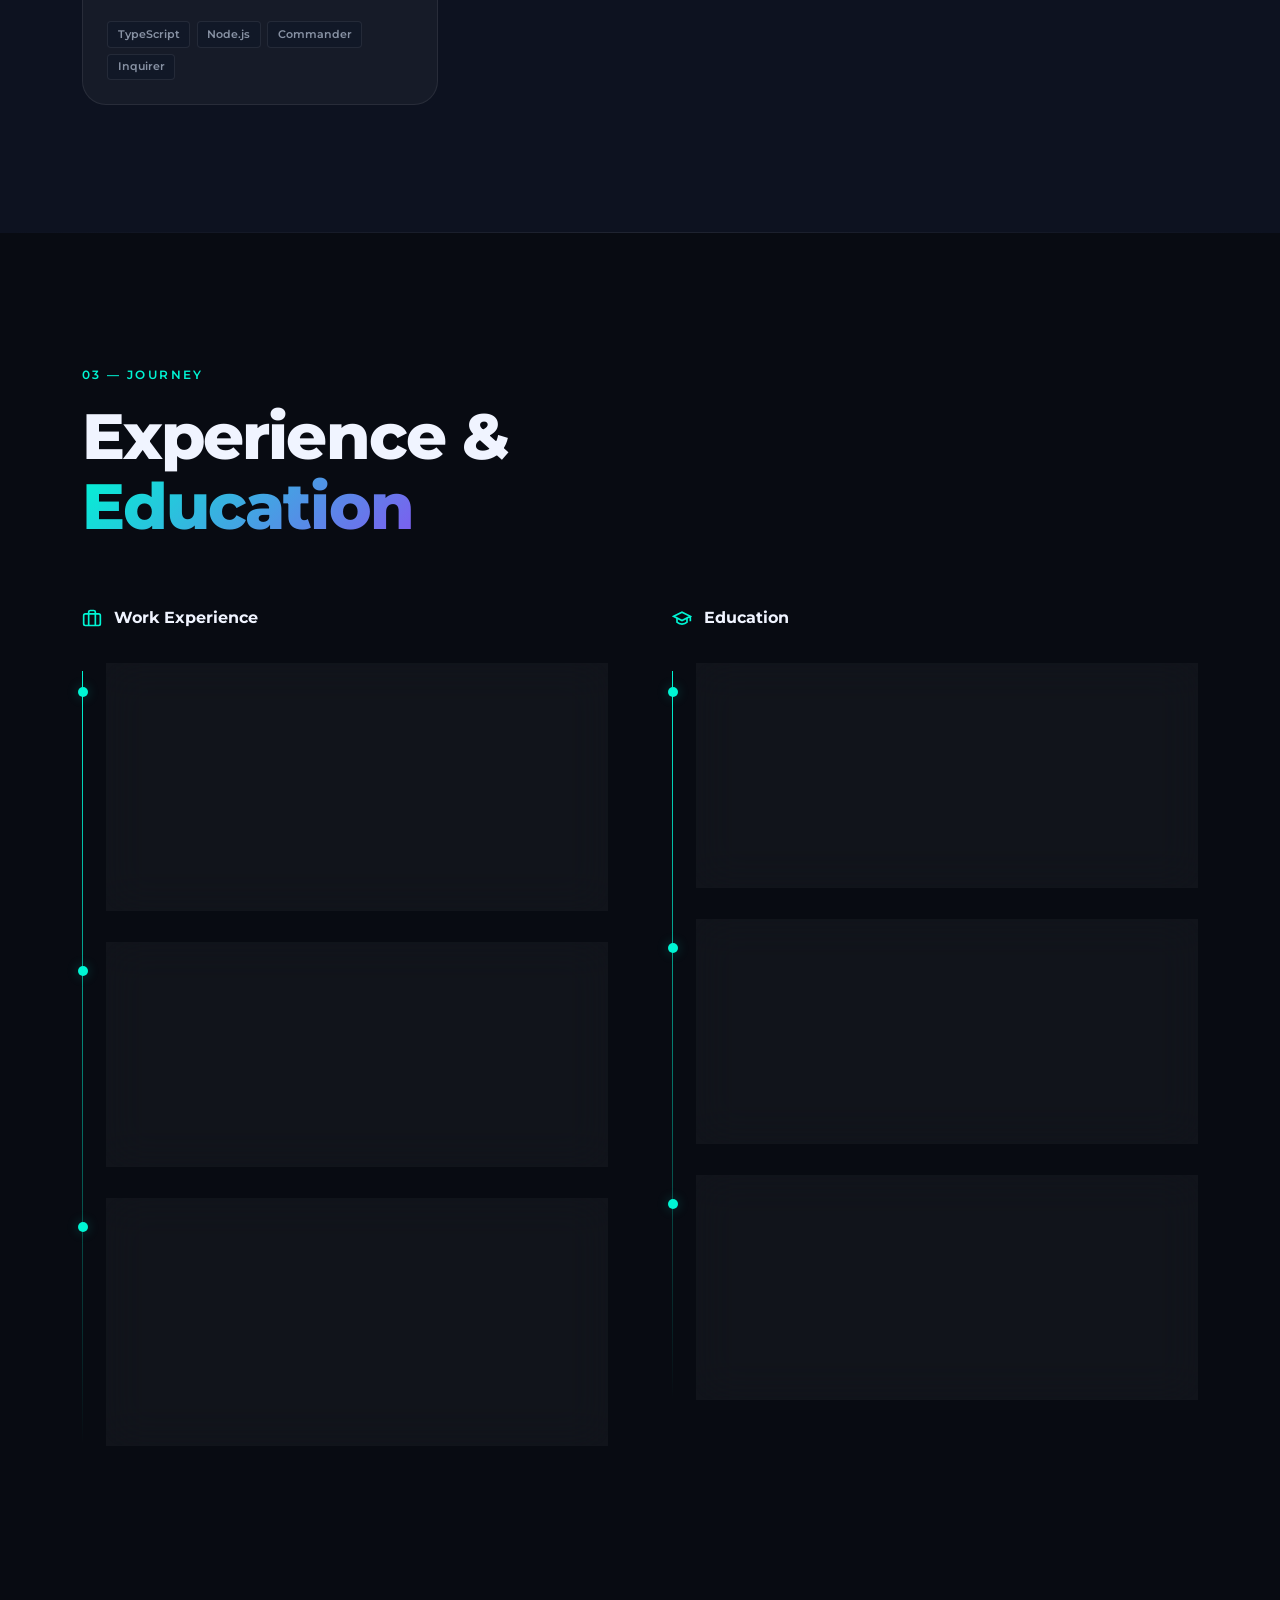
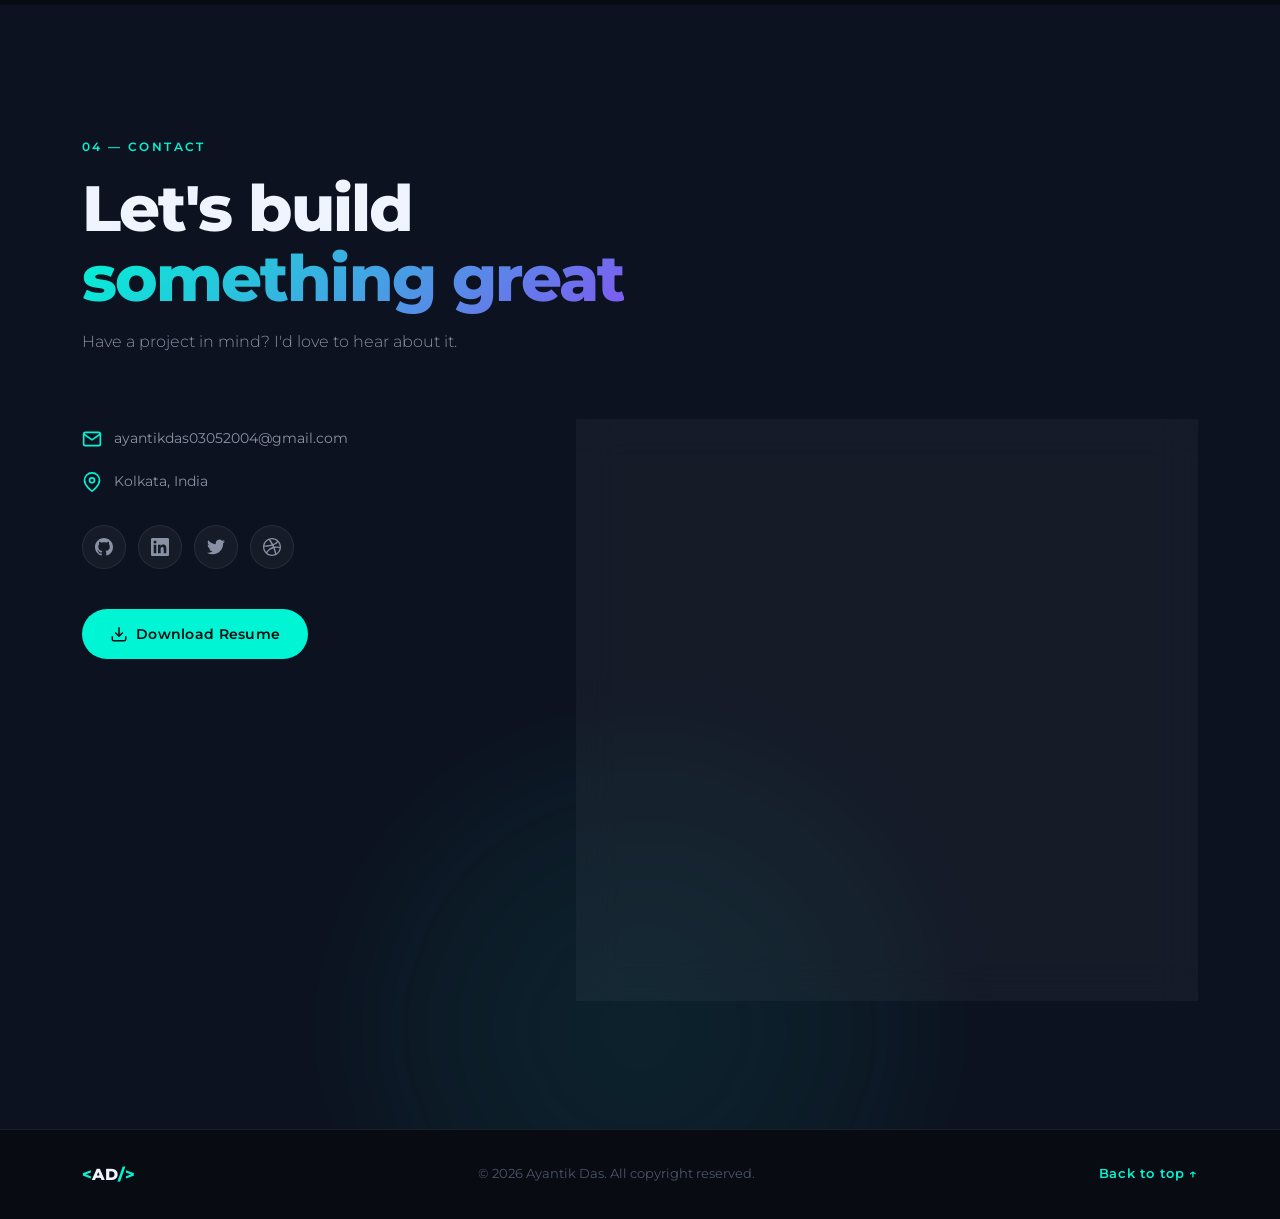
==== commit f7523711: "Changed the favicon of the website" ====
--- a/index.html
+++ b/index.html
@@ -43,7 +43,7 @@
   <link rel="preconnect" href="https://fonts.gstatic.com" crossorigin />
   <link href="https://fonts.googleapis.com/css2?family=Montserrat:wght@300;400;500;600;700;800;900&display=swap" rel="stylesheet" />
   <link rel="stylesheet" href="style.css" />
-  <link rel="icon" href="img1.png" />
+  <link rel="icon" href="logo.png" />
 </head>
 <body>
 
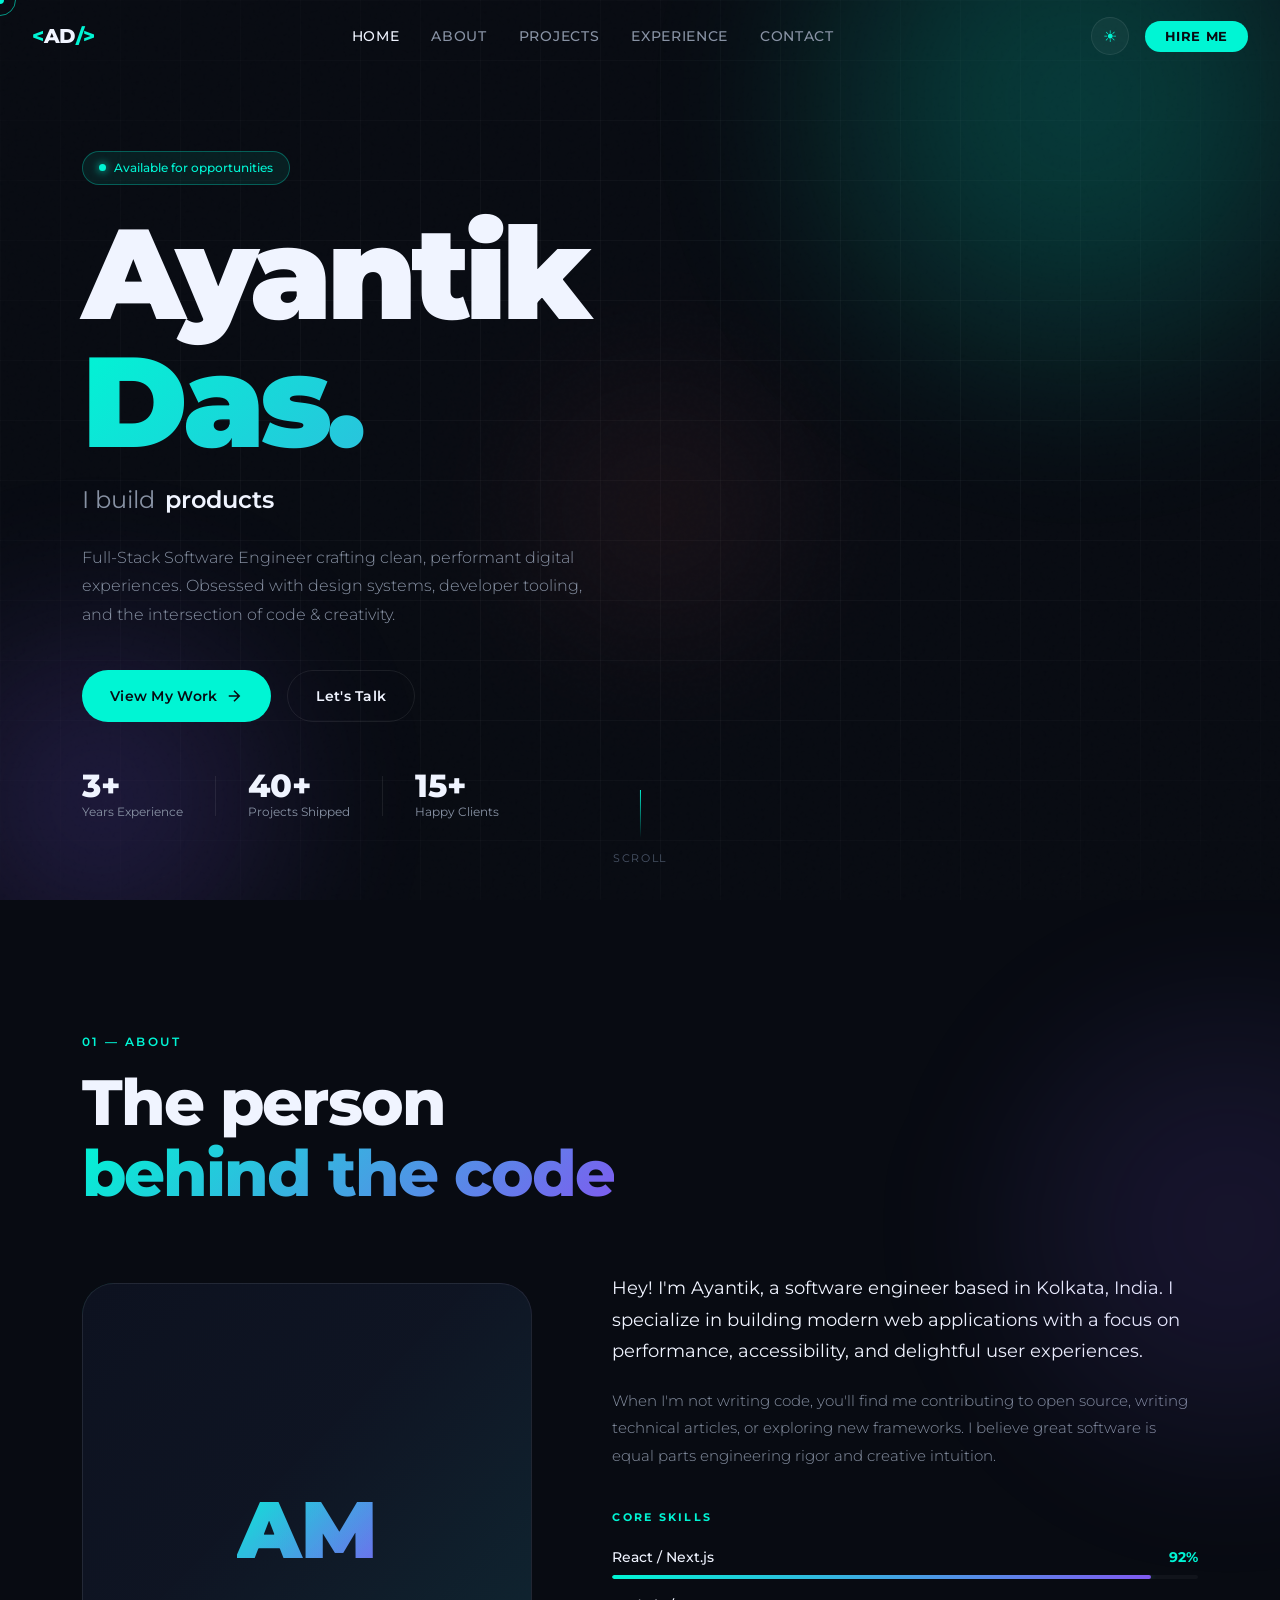
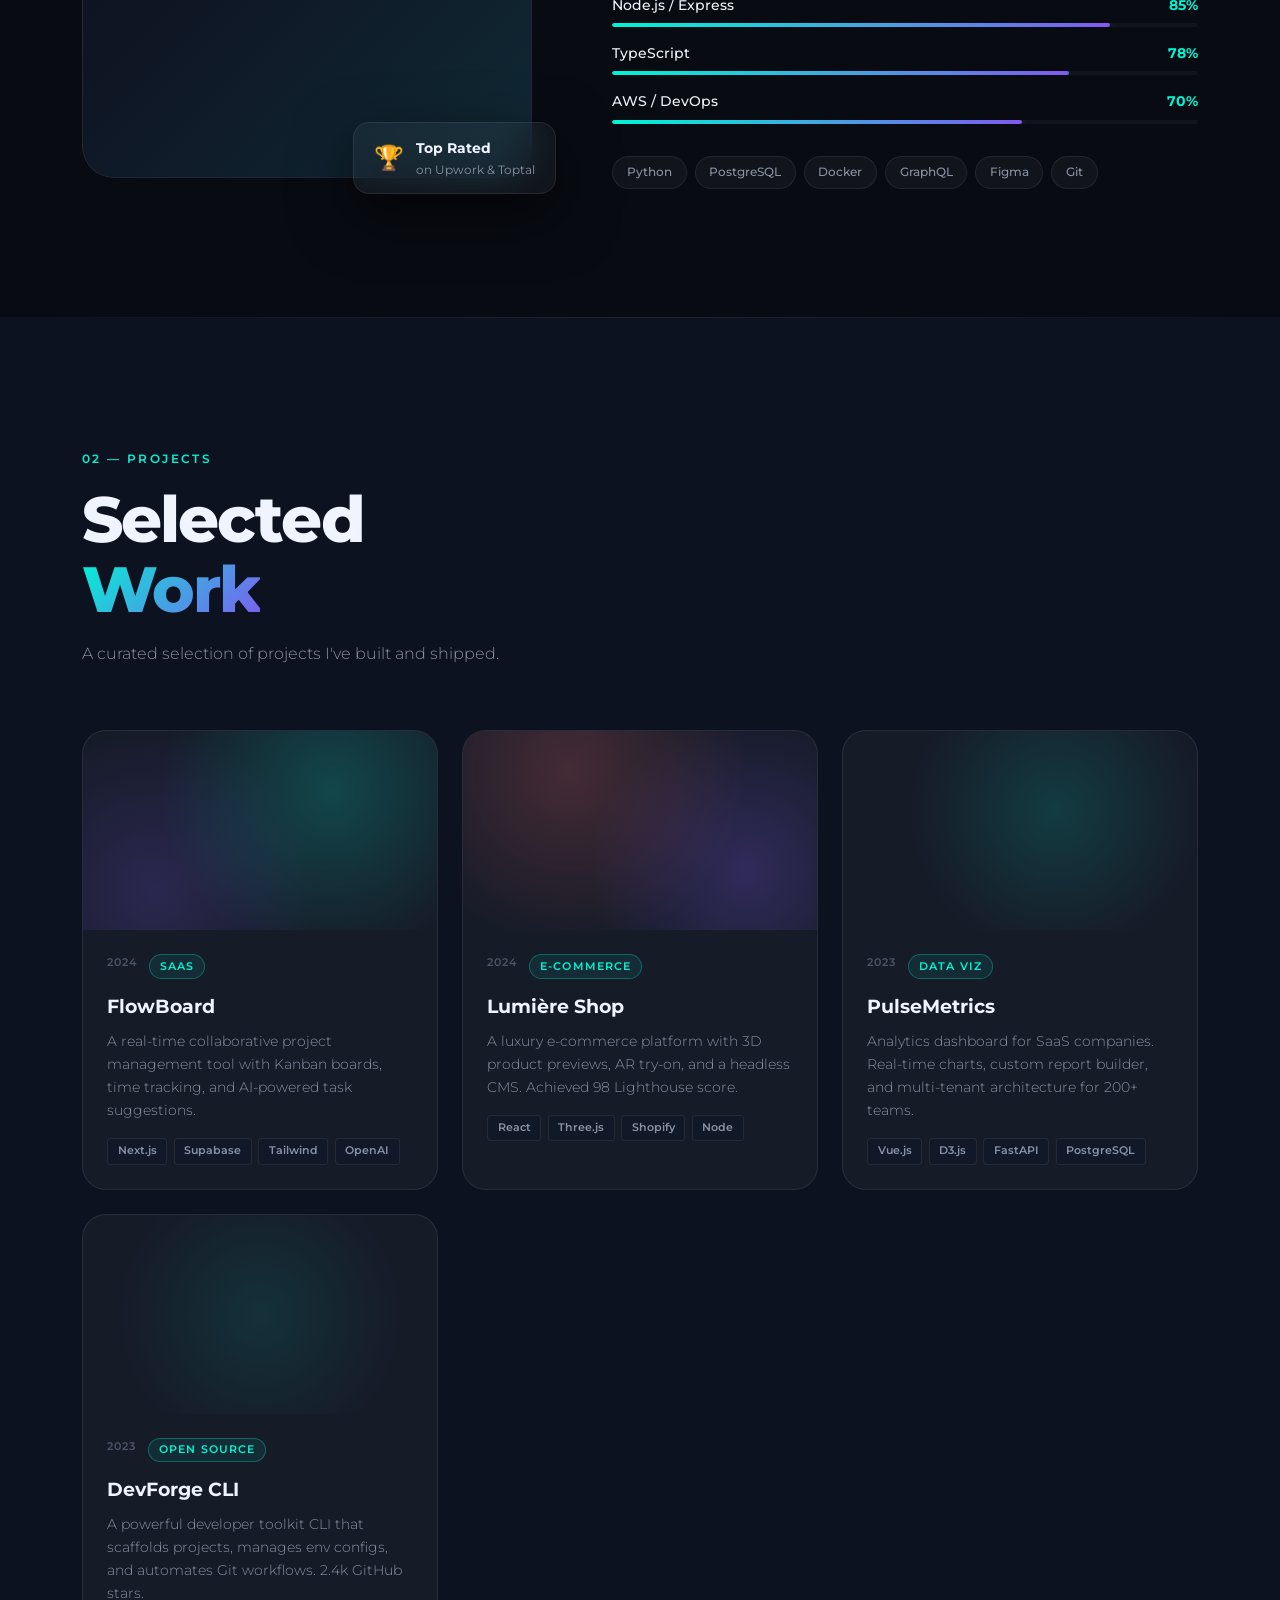
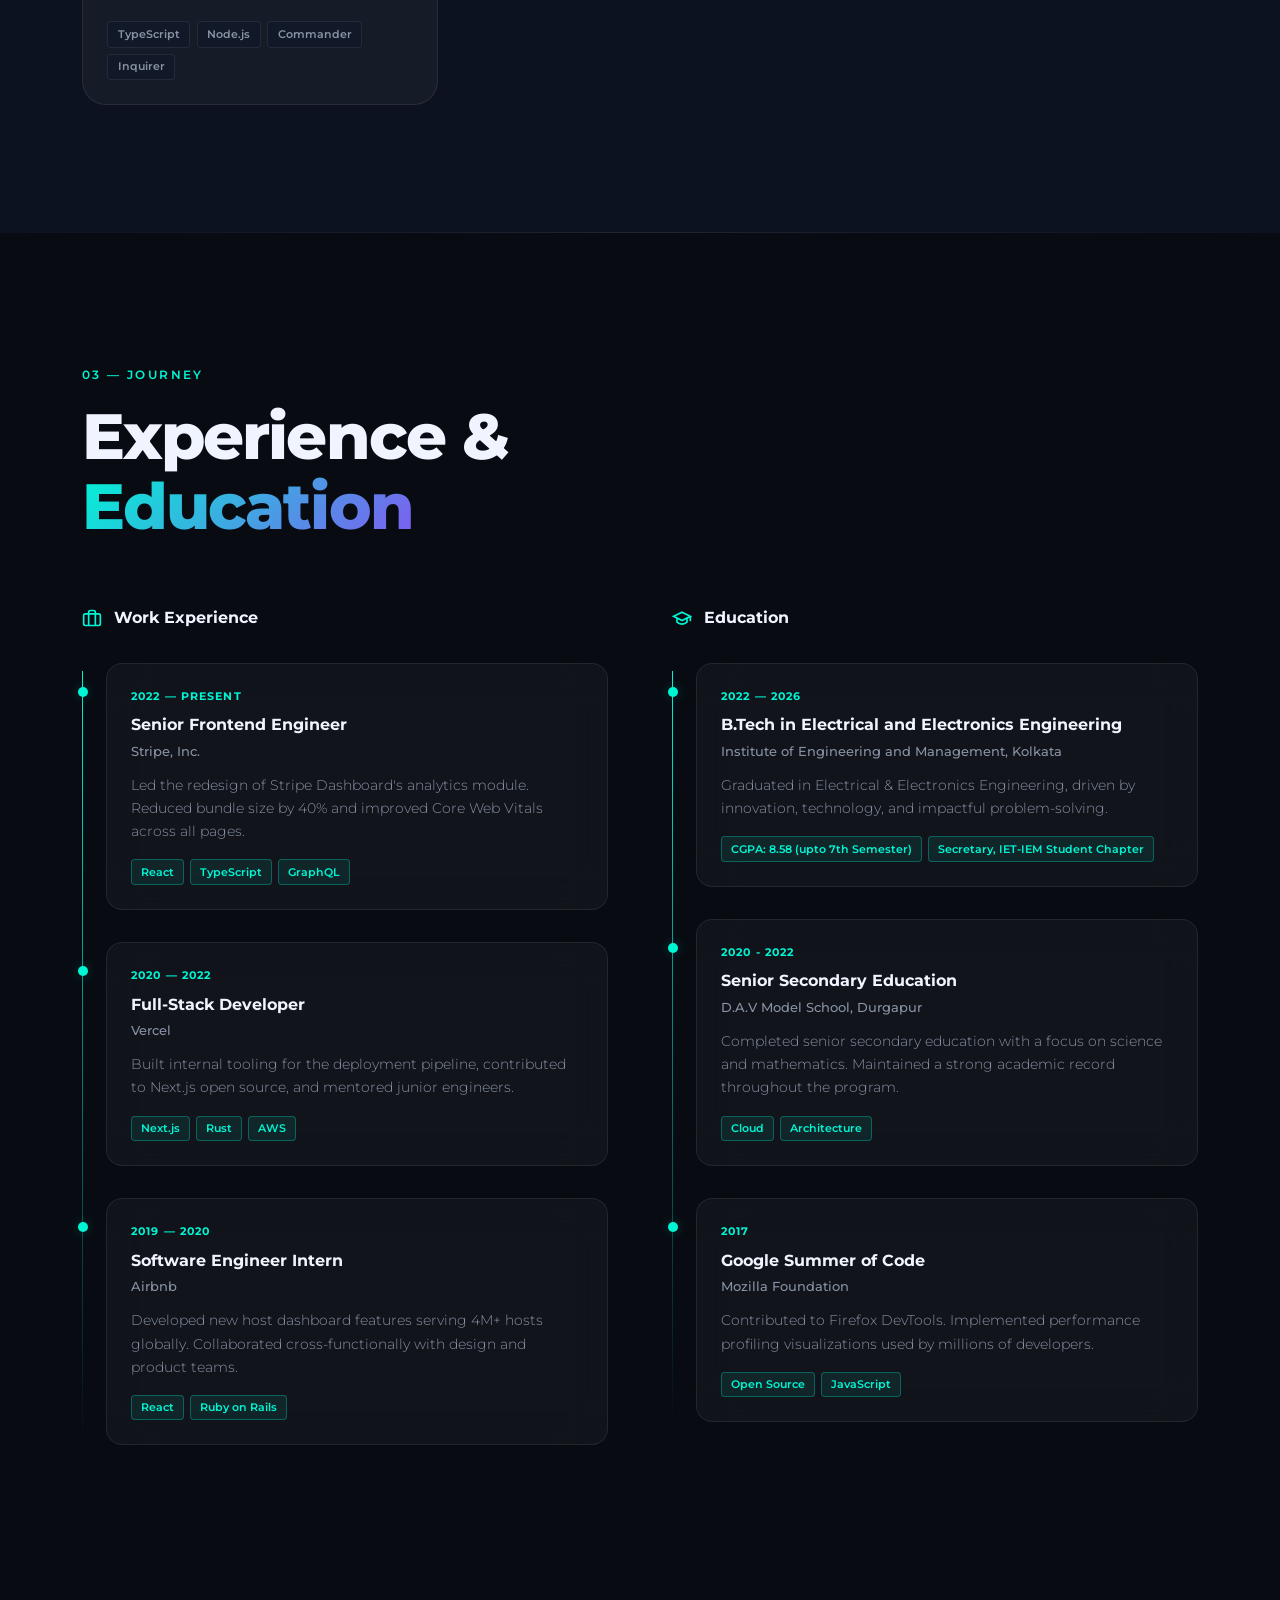
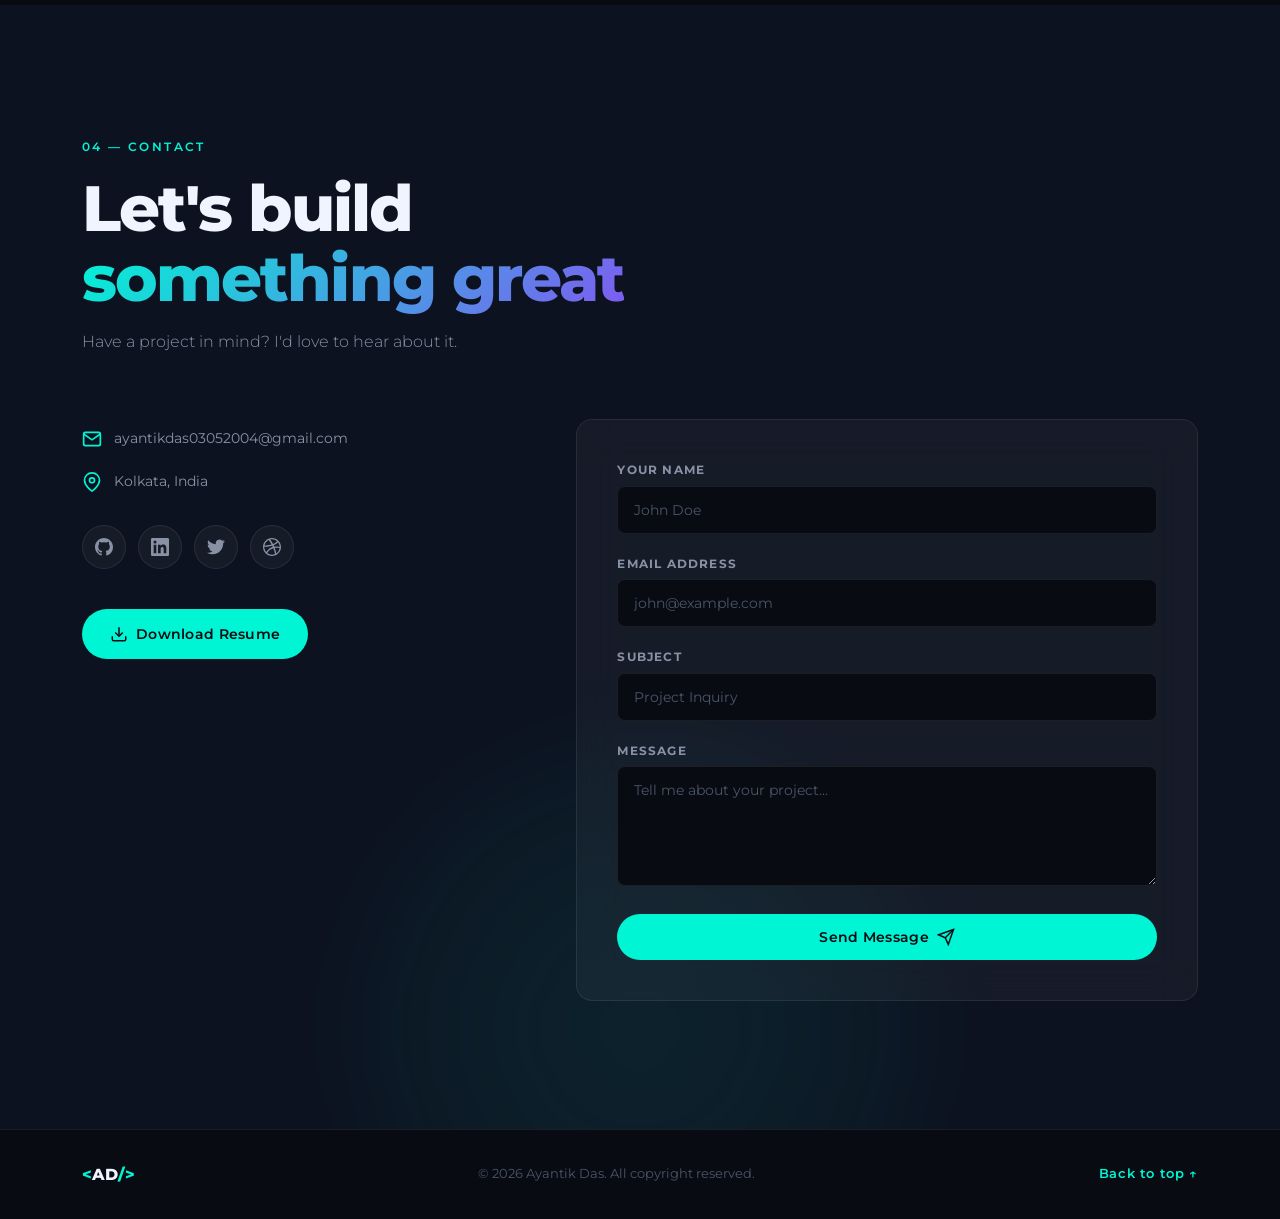
==== commit 516ca8df: "Added Education" ====
--- a/index.html
+++ b/index.html
@@ -447,9 +447,9 @@
                   <span class="timeline-date">2022 — 2026</span>
                   <h4>B.Tech in Electrical and Electronics Engineering</h4>
                   <span class="timeline-company">Institute of Engineering and Management, Kolkata</span>
-                  <p>Graduated with Honors. Specialized in Human-Computer Interaction and Distributed Systems. Dean's List all semesters.</p>
+                  <p>Graduated in Electrical & Electronics Engineering, driven by innovation, technology, and impactful problem-solving.</p>
                   <div class="timeline-tags">
-                    <span>CGPA: 8.58 (upto 7th Semester)</span><span>HCI Focus</span>
+                    <span>CGPA: 8.58 (upto 7th Semester)</span><span>Secretary, IET-IEM Student Chapter</span>
                   </div>
                 </div>
               </div>
@@ -457,10 +457,10 @@
               <div class="timeline-item reveal-up">
                 <div class="timeline-dot"></div>
                 <div class="timeline-content glass-card">
-                  <span class="timeline-date">2018</span>
-                  <h4>AWS Solutions Architect</h4>
-                  <span class="timeline-company">Amazon Web Services</span>
-                  <p>Associate-level certification covering cloud architecture design patterns, security, and cost optimization strategies.</p>
+                  <span class="timeline-date">2020 - 2022</span>
+                  <h4>Senior Secondary Education</h4>
+                  <span class="timeline-company">D.A.V Model School, Durgapur</span>
+                  <p>Completed senior secondary education with a focus on science and mathematics. Maintained a strong academic record throughout the program.</p>
                   <div class="timeline-tags">
                     <span>Cloud</span><span>Architecture</span>
                   </div>
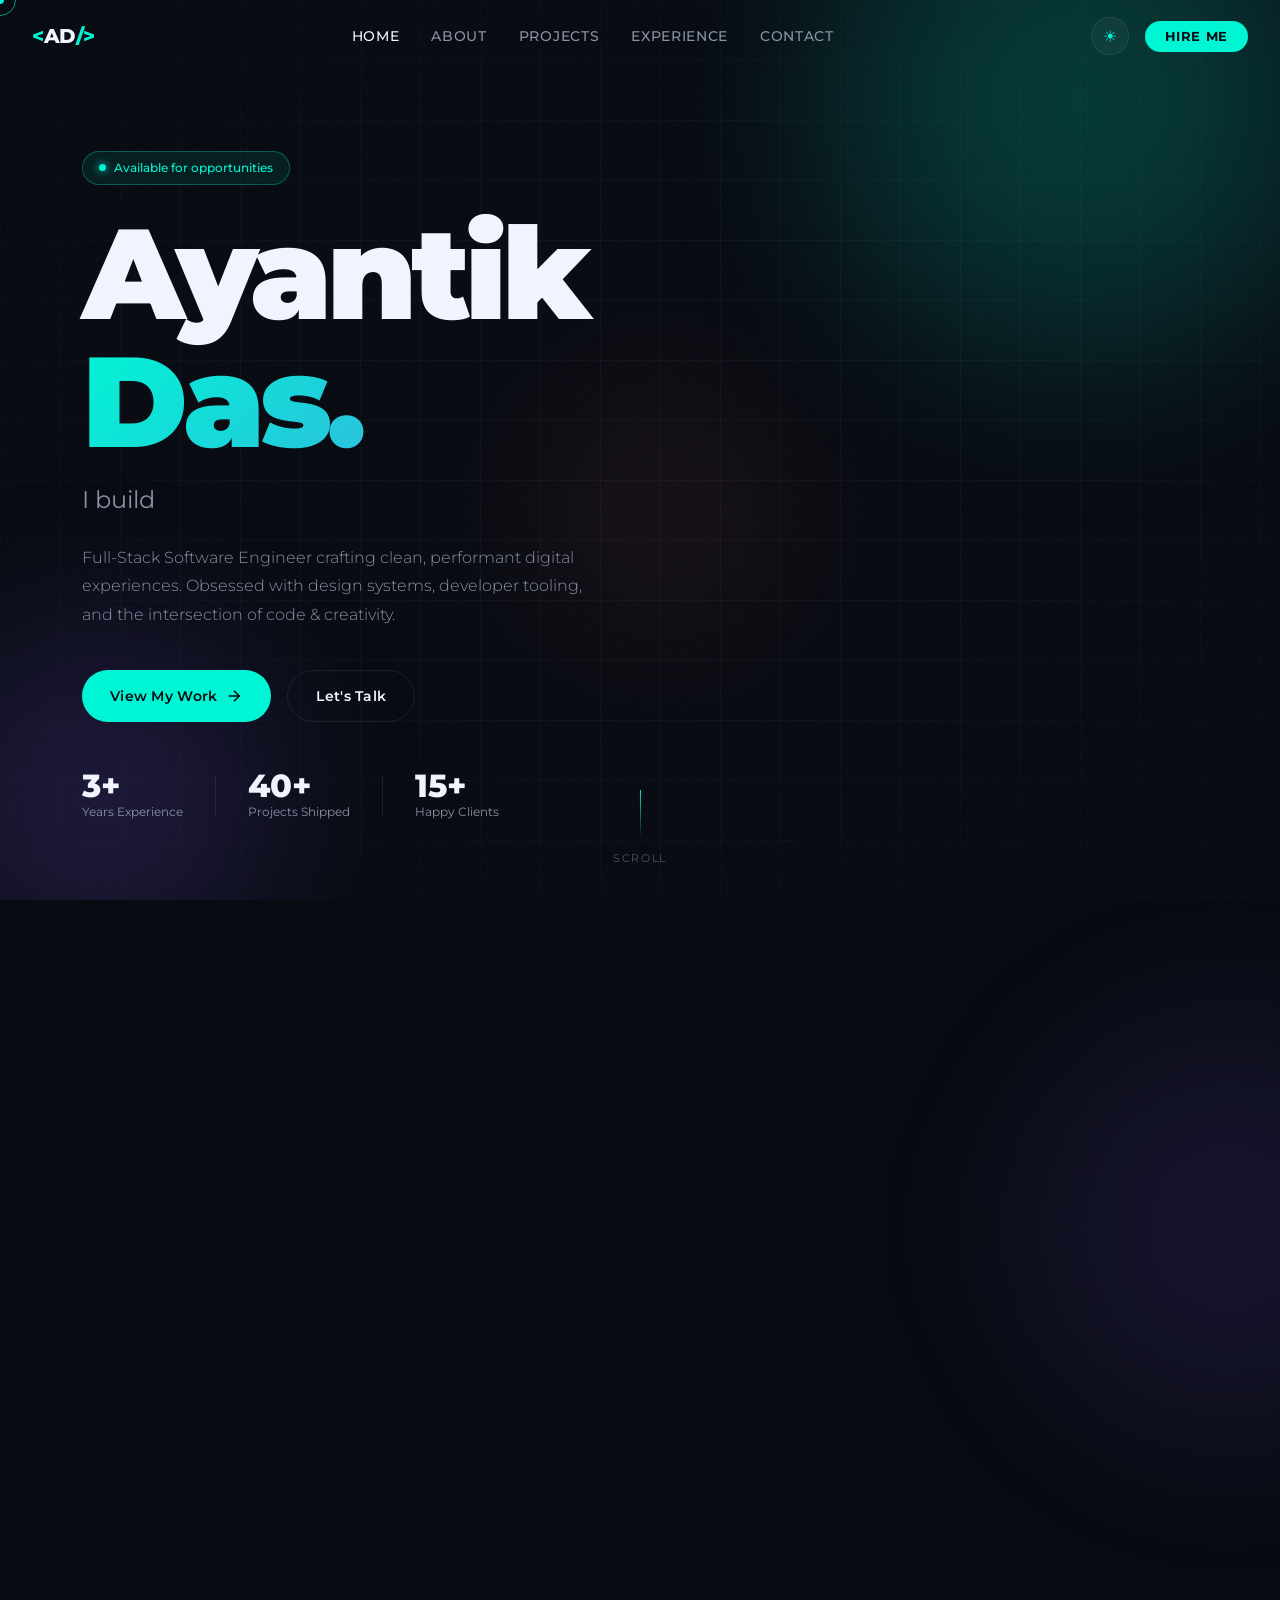
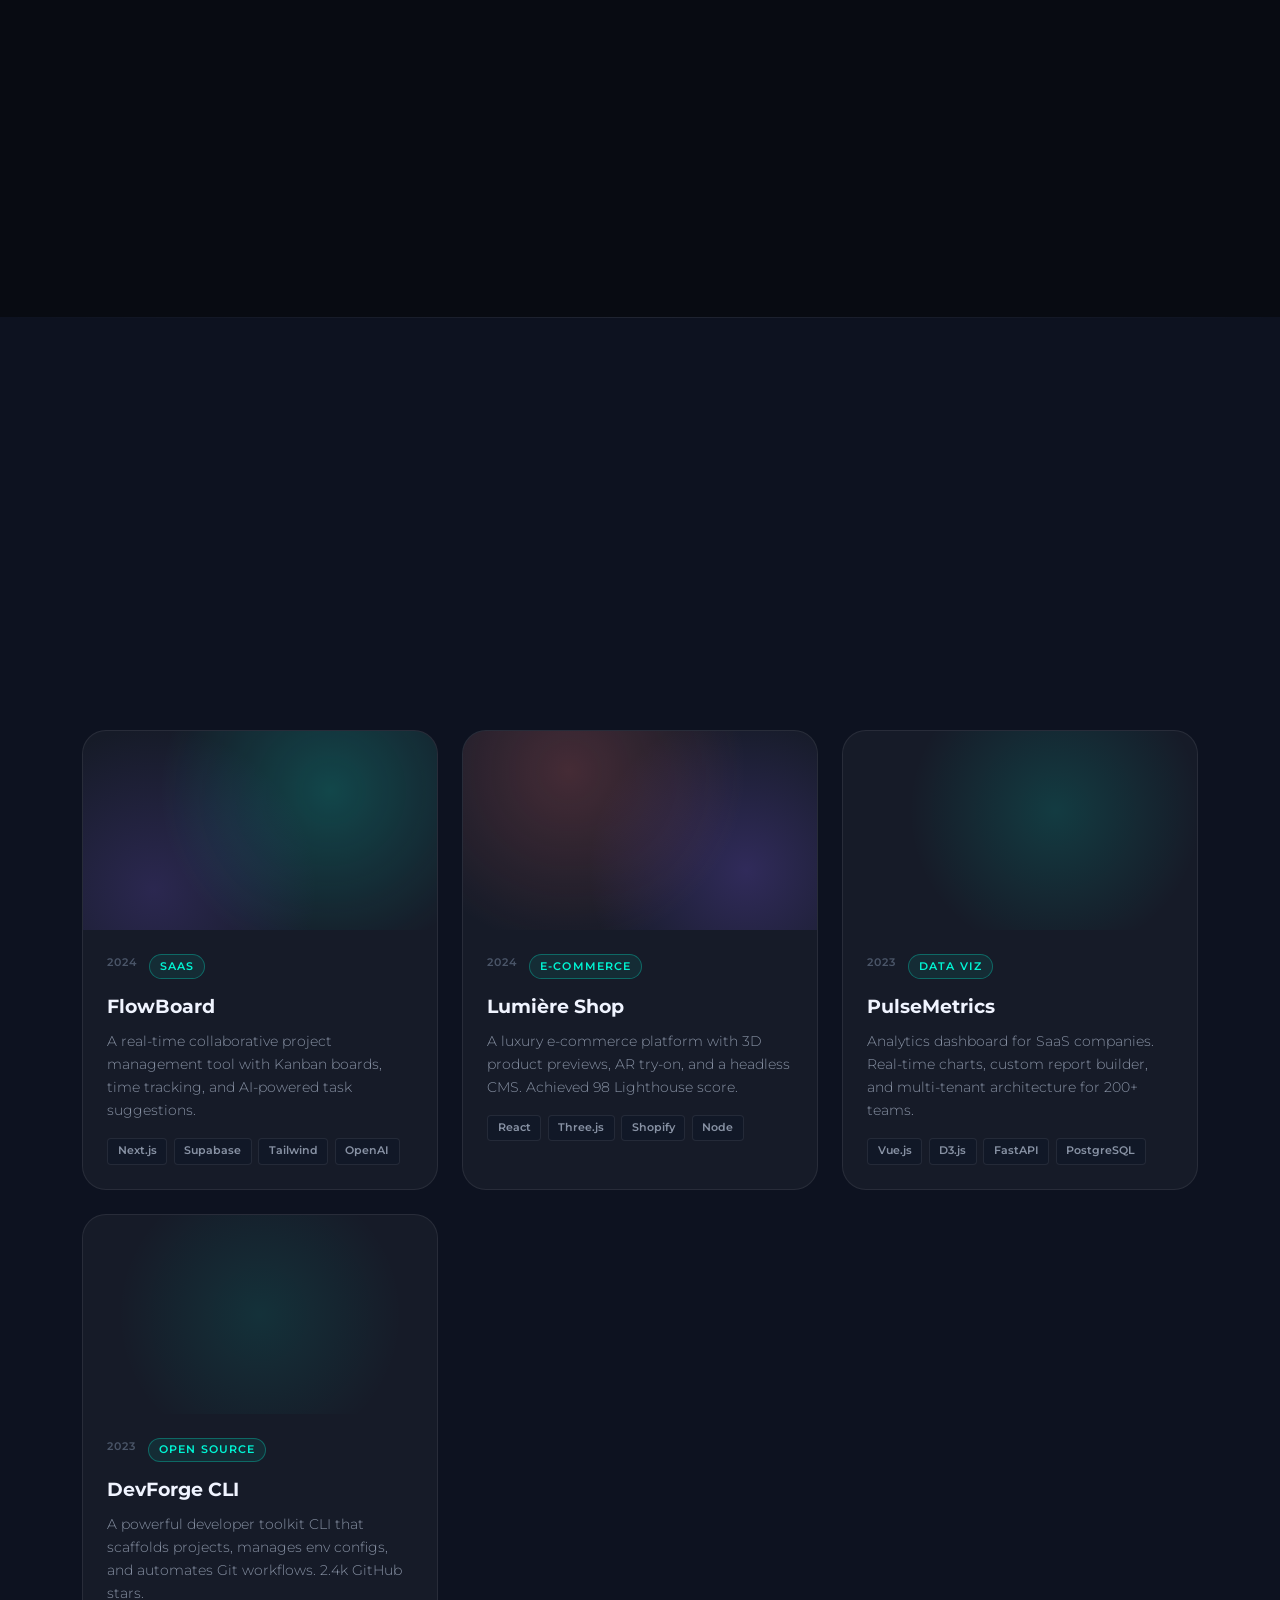
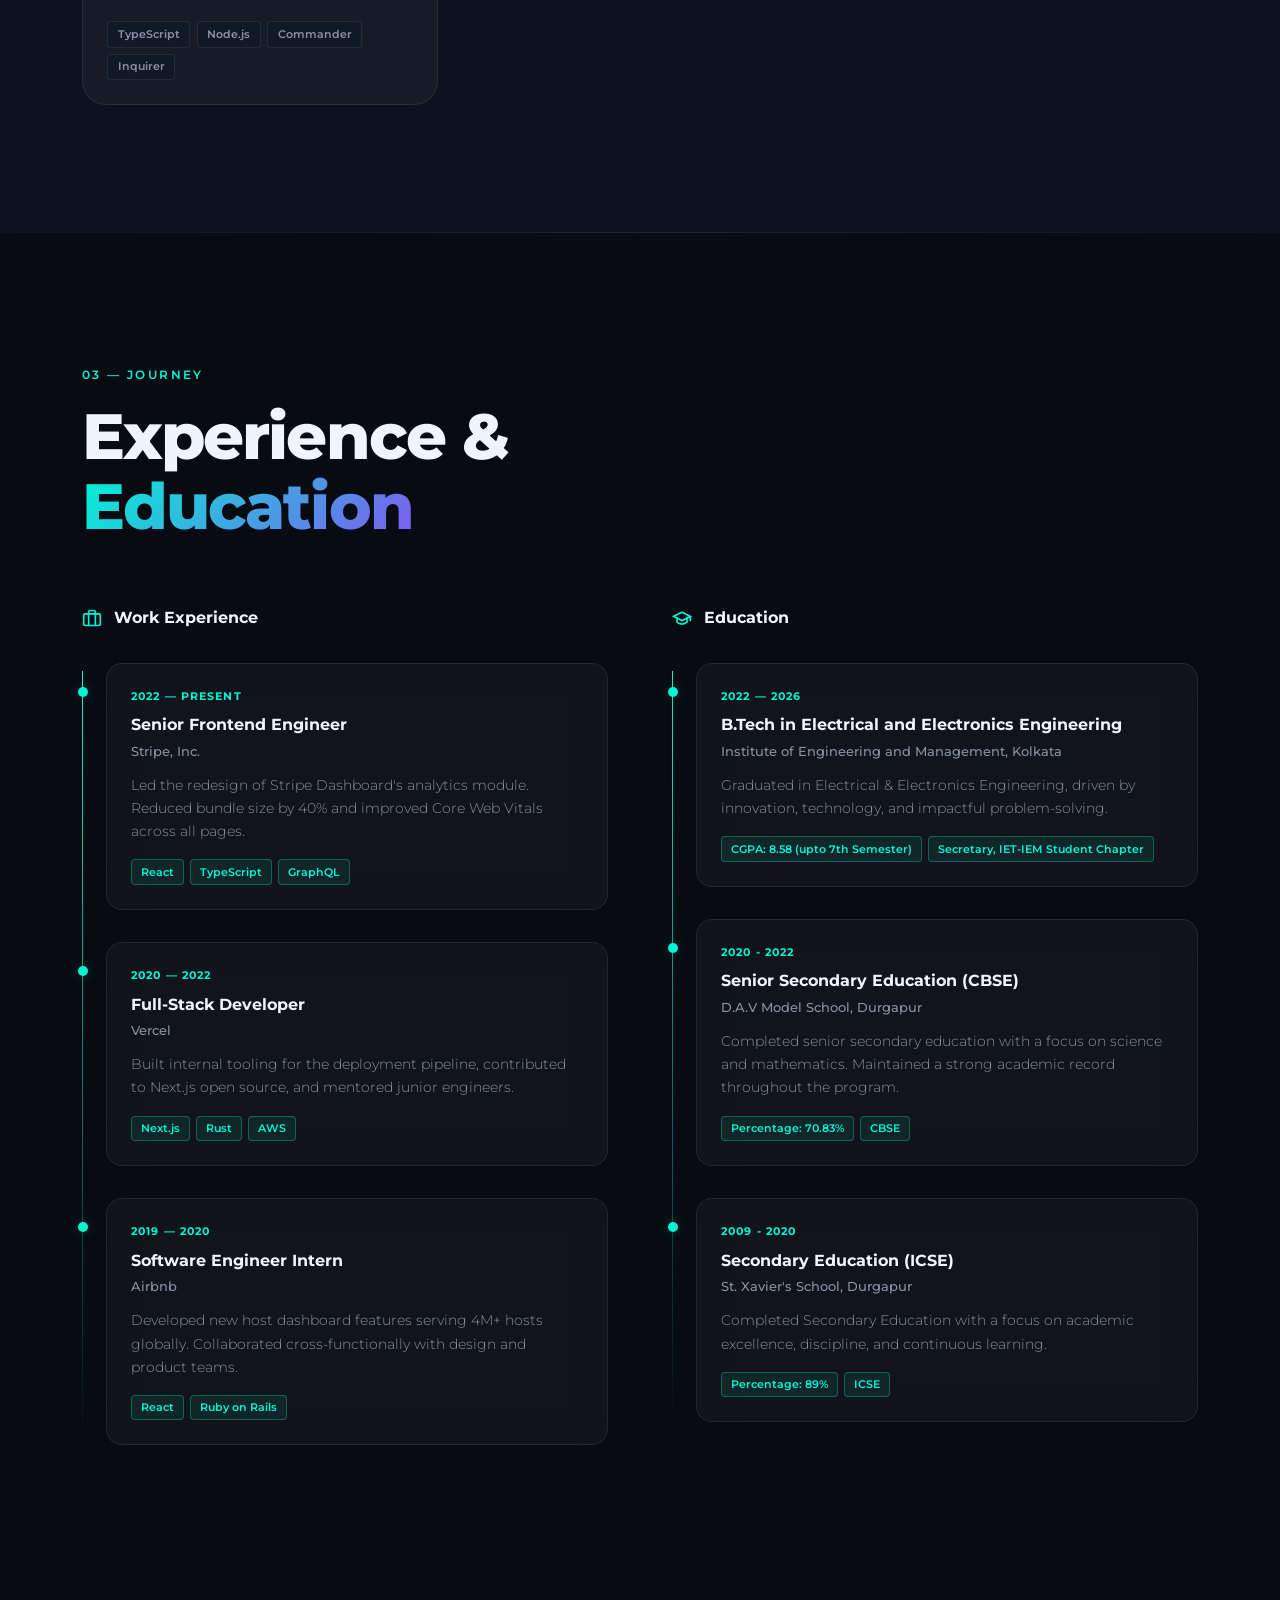
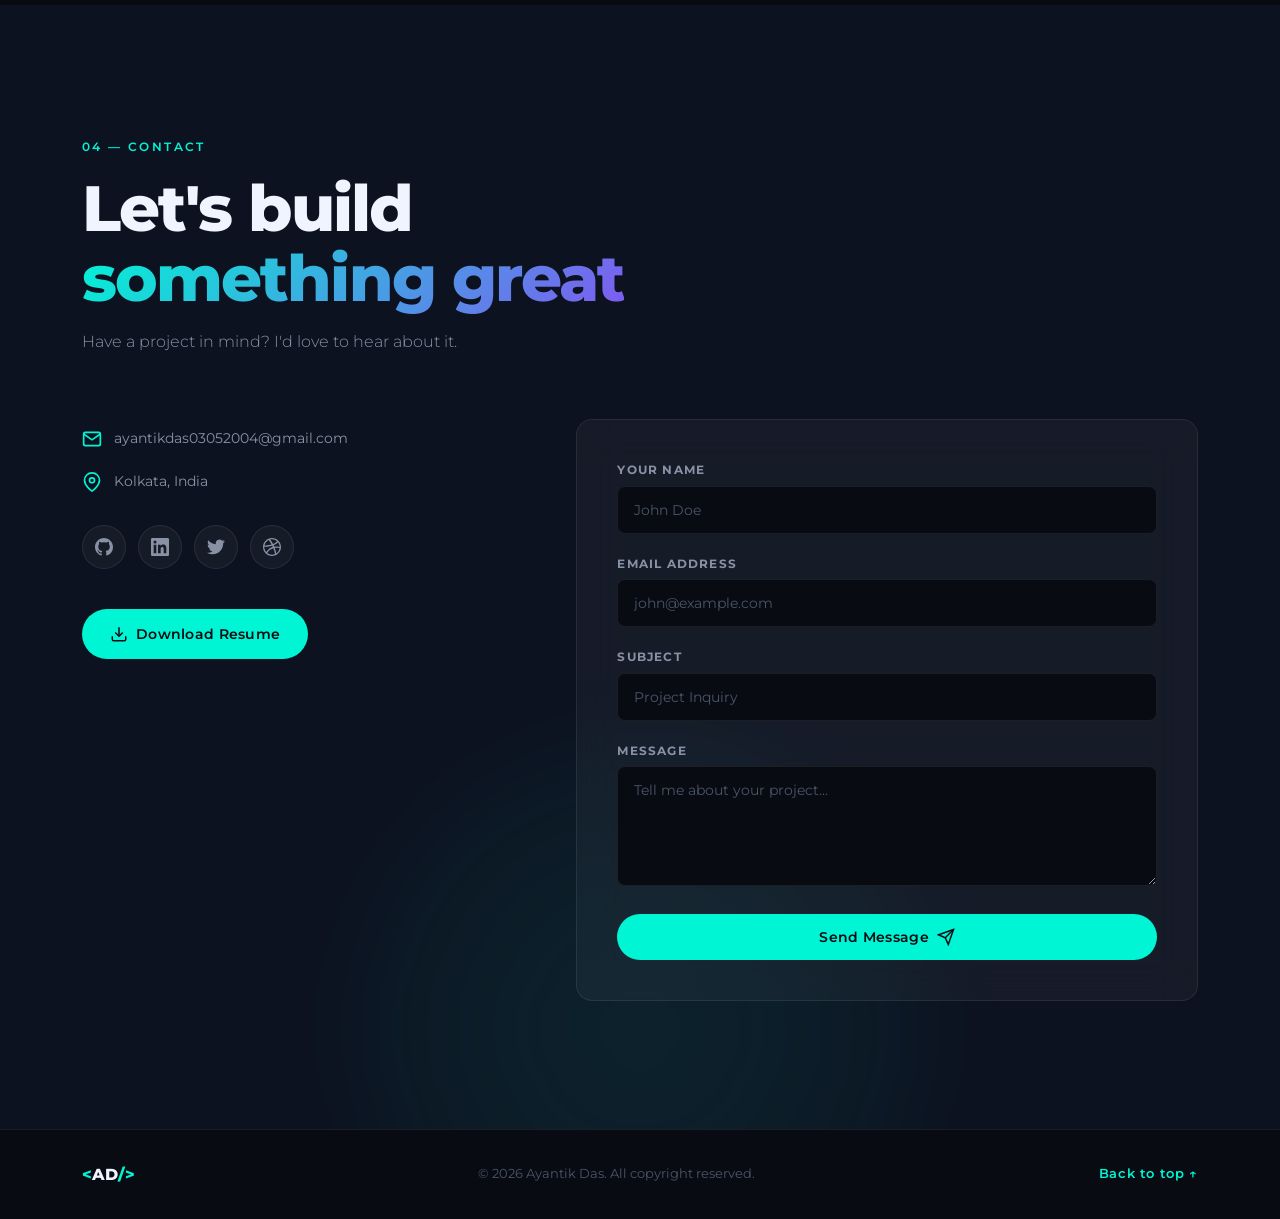
==== commit 99f79a7e: "Complete updation of Education" ====
--- a/index.html
+++ b/index.html
@@ -458,11 +458,11 @@
                 <div class="timeline-dot"></div>
                 <div class="timeline-content glass-card">
                   <span class="timeline-date">2020 - 2022</span>
-                  <h4>Senior Secondary Education</h4>
+                  <h4>Senior Secondary Education (CBSE)</h4>
                   <span class="timeline-company">D.A.V Model School, Durgapur</span>
                   <p>Completed senior secondary education with a focus on science and mathematics. Maintained a strong academic record throughout the program.</p>
                   <div class="timeline-tags">
-                    <span>Cloud</span><span>Architecture</span>
+                    <span>Percentage: 70.83%</span><span>CBSE</span>
                   </div>
                 </div>
               </div>
@@ -470,12 +470,12 @@
               <div class="timeline-item reveal-up">
                 <div class="timeline-dot"></div>
                 <div class="timeline-content glass-card">
-                  <span class="timeline-date">2017</span>
-                  <h4>Google Summer of Code</h4>
-                  <span class="timeline-company">Mozilla Foundation</span>
-                  <p>Contributed to Firefox DevTools. Implemented performance profiling visualizations used by millions of developers.</p>
+                  <span class="timeline-date">2009 - 2020</span>
+                  <h4>Secondary Education (ICSE)</h4>
+                  <span class="timeline-company">St. Xavier's School, Durgapur</span>
+                  <p>Completed Secondary Education with a focus on academic excellence, discipline, and continuous learning.</p>
                   <div class="timeline-tags">
-                    <span>Open Source</span><span>JavaScript</span>
+                    <span>Percentage: 89%</span><span>ICSE</span>
                   </div>
                 </div>
               </div>
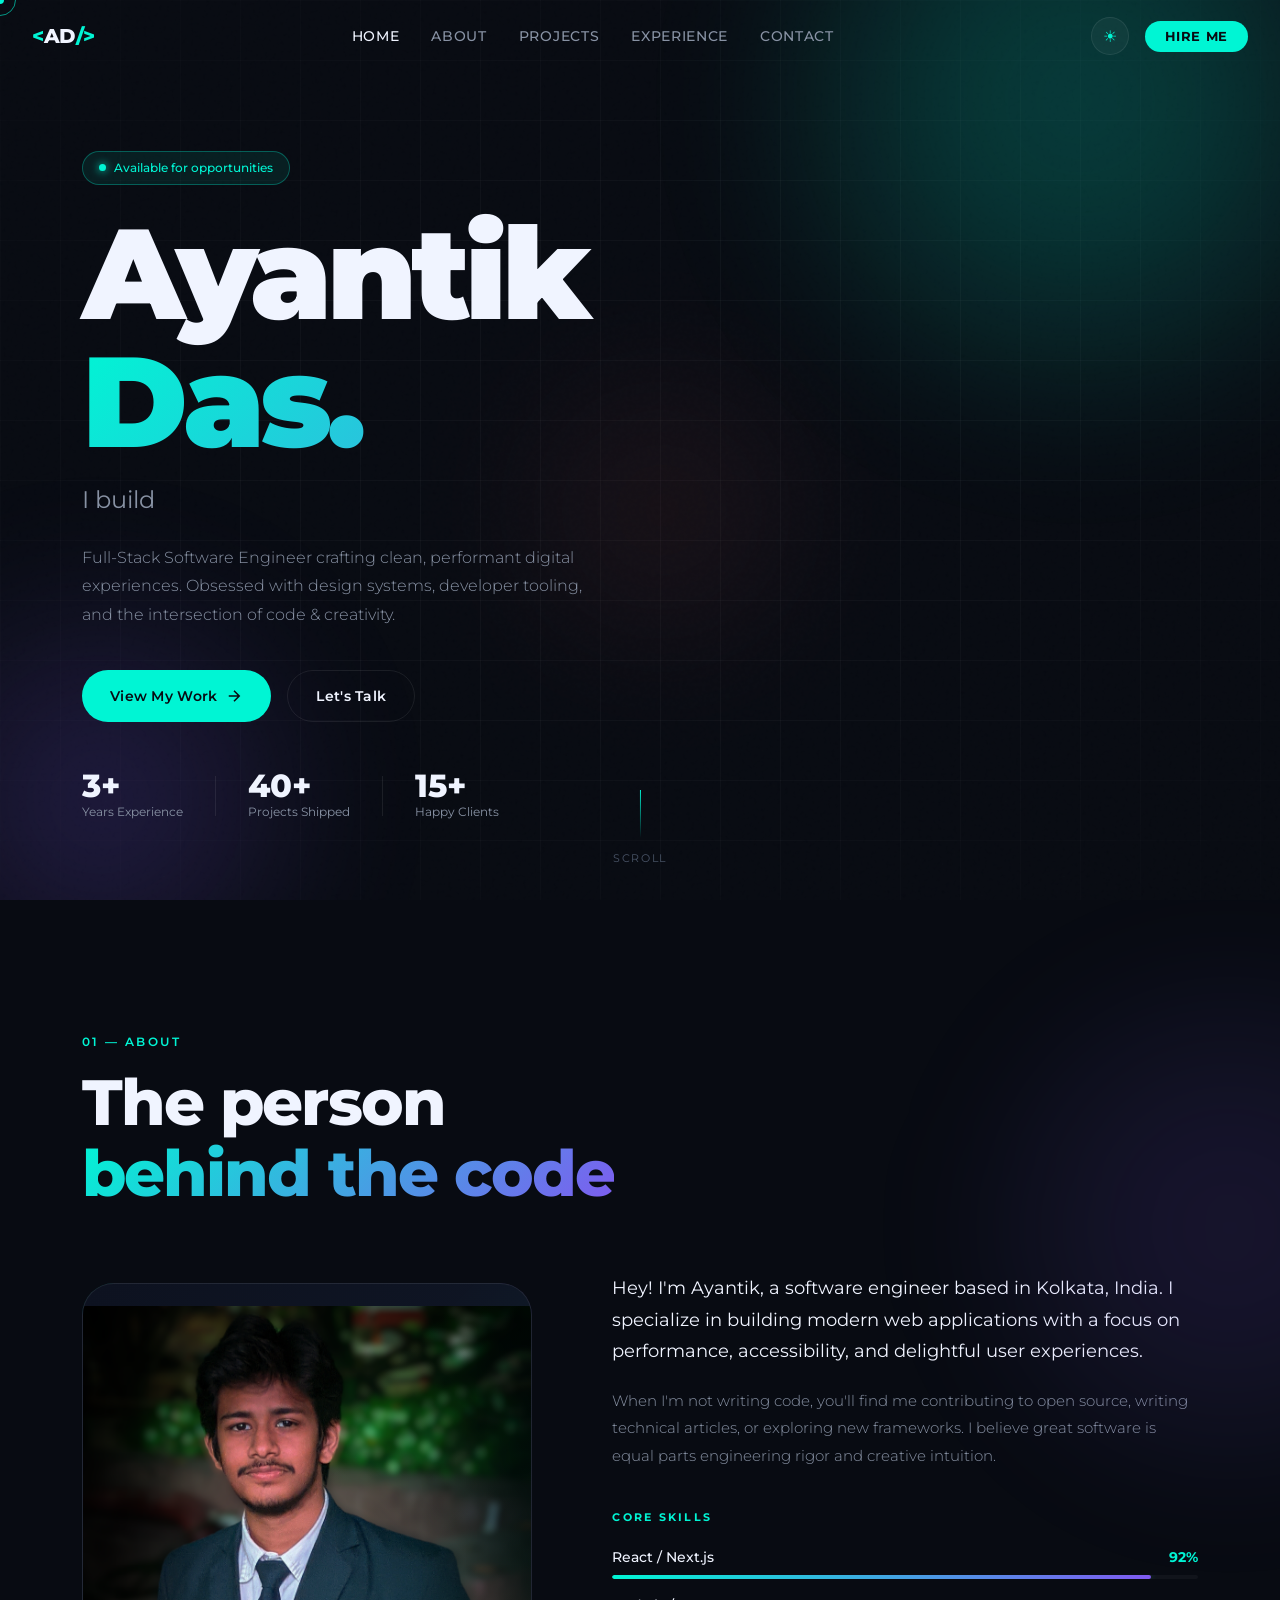
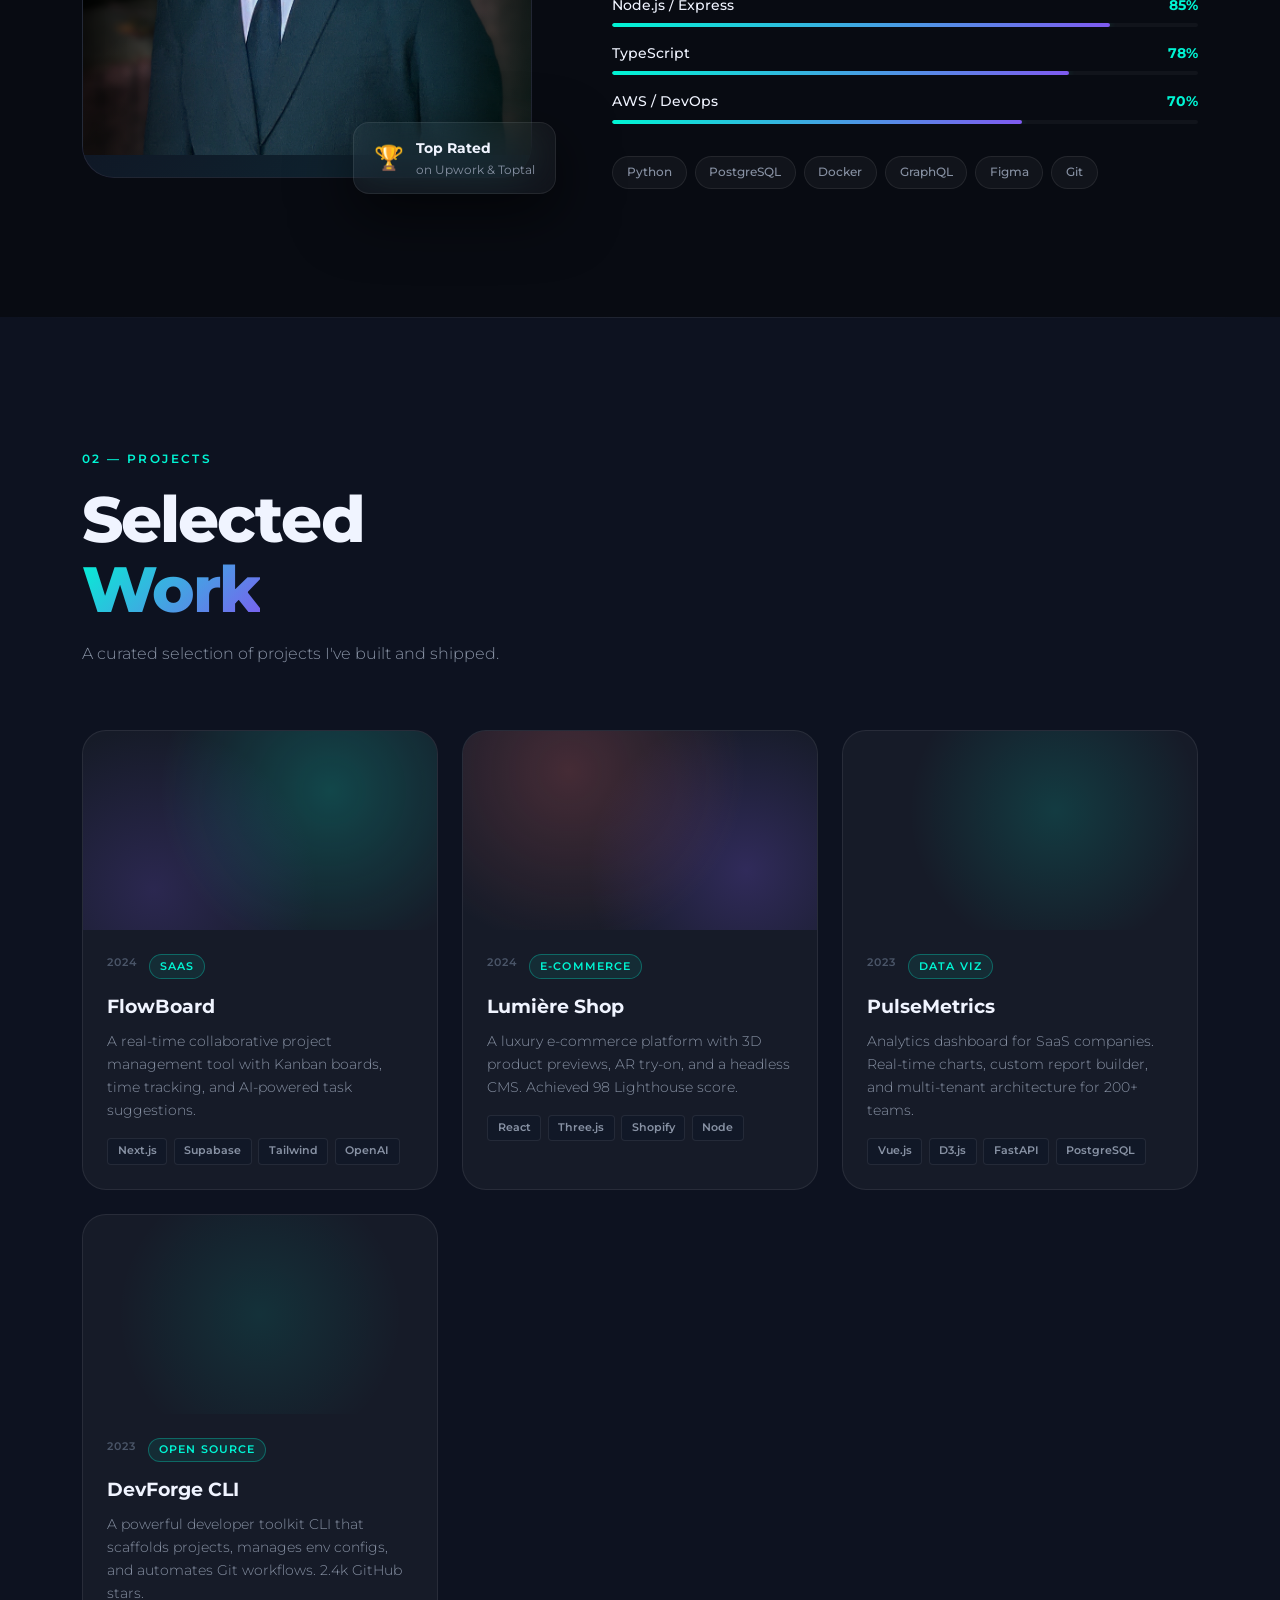
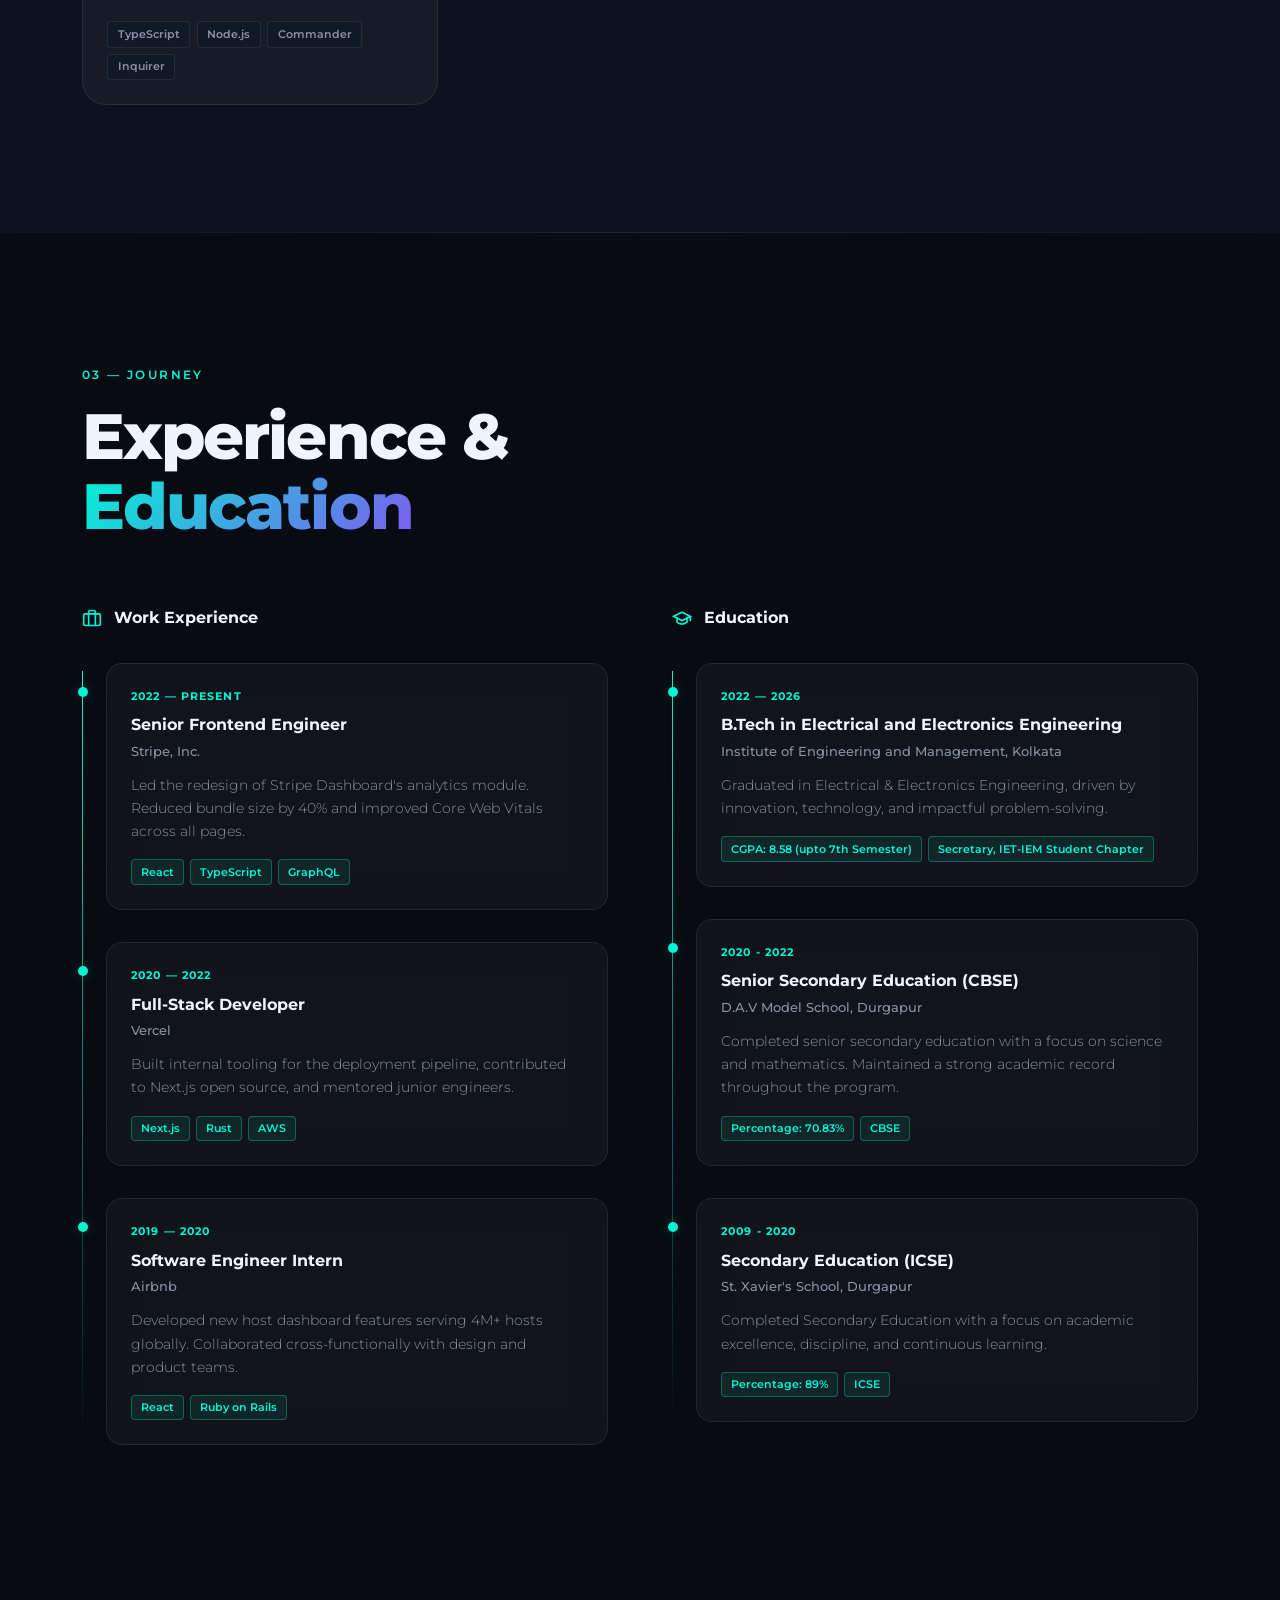
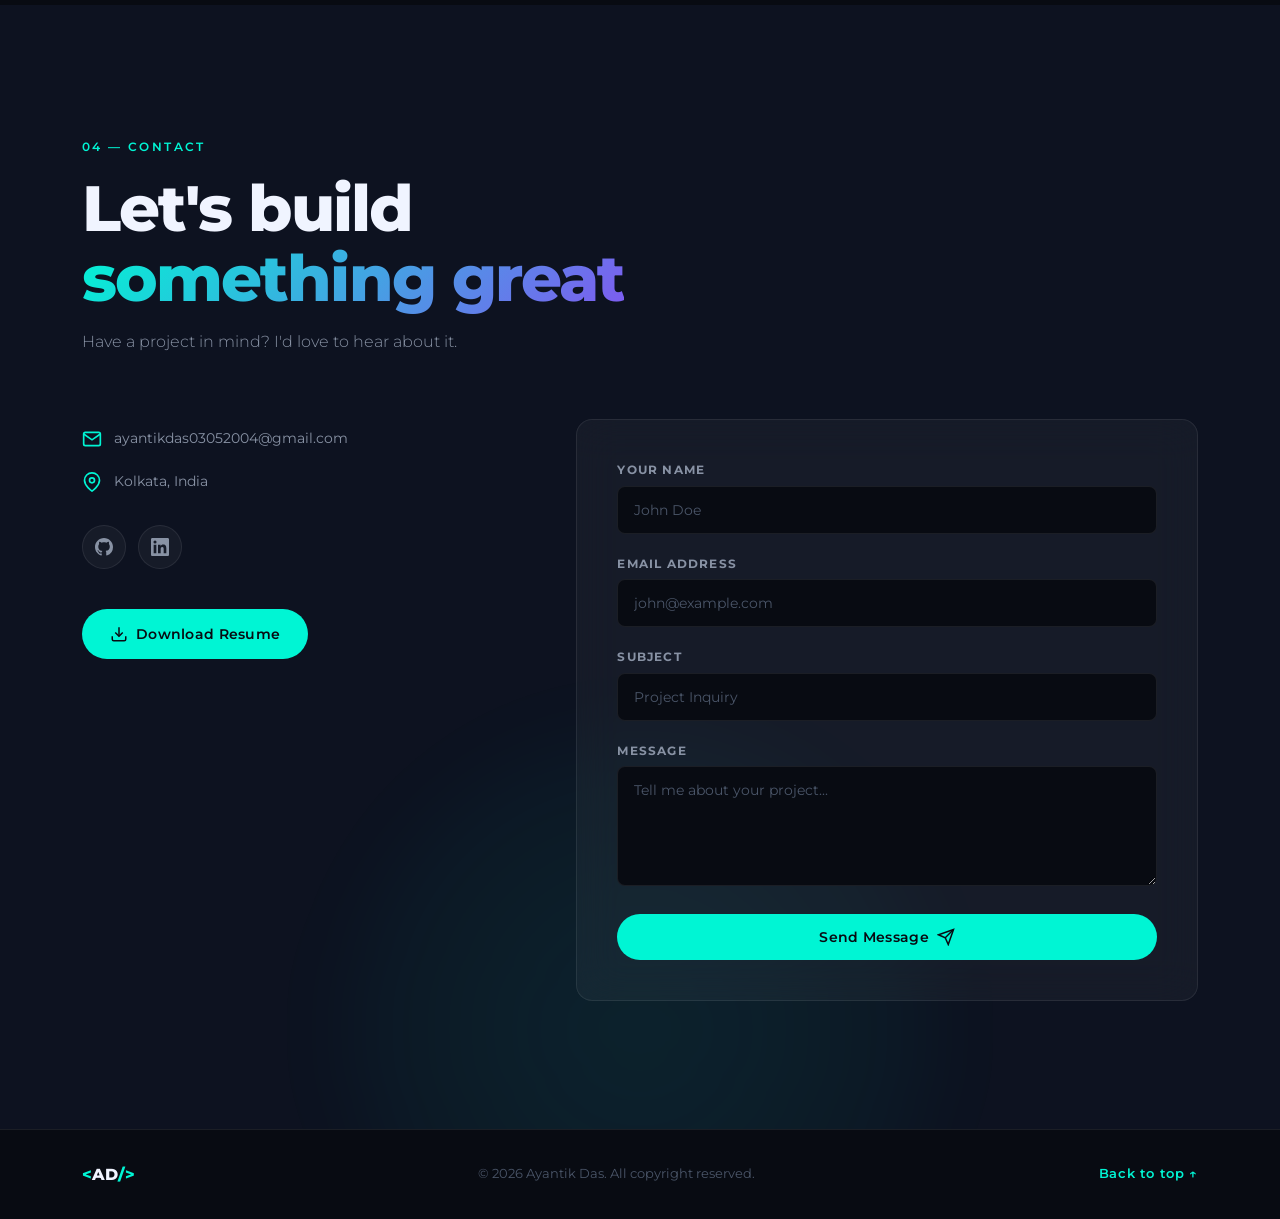
==== commit c7646d31: "Added profile pic and Resume" ====
--- a/index.html
+++ b/index.html
@@ -180,7 +180,7 @@
           <div class="about-image-wrap reveal-left">
             <div class="about-image-frame">
               <div class="about-image-placeholder">
-                <div class="about-avatar">AM</div>
+                <div class="about-avatar"><img src="profile-img.png" alt="Ayantik Das"></div>
                 <div class="about-image-decoration"></div>
               </div>
               <div class="about-image-glow"></div>
@@ -509,21 +509,21 @@
             </div>
 
             <div class="social-links">
-              <a href="#" class="social-link" aria-label="GitHub">
+              <a href="https://github.com/ayantikdas2004" target="_blank" class="social-link" aria-label="GitHub">
                 <svg viewBox="0 0 24 24" fill="currentColor"><path d="M12 0C5.37 0 0 5.37 0 12c0 5.31 3.435 9.795 8.205 11.385.6.105.825-.255.825-.57 0-.285-.015-1.23-.015-2.235-3.015.555-3.795-.735-4.035-1.41-.135-.345-.72-1.41-1.23-1.695-.42-.225-1.02-.78-.015-.795.945-.015 1.62.87 1.845 1.23 1.08 1.815 2.805 1.305 3.495.99.105-.78.42-1.305.765-1.605-2.67-.3-5.46-1.335-5.46-5.925 0-1.305.465-2.385 1.23-3.225-.12-.3-.54-1.53.12-3.18 0 0 1.005-.315 3.3 1.23.96-.27 1.98-.405 3-.405s2.04.135 3 .405c2.295-1.56 3.3-1.23 3.3-1.23.66 1.65.24 2.88.12 3.18.765.84 1.23 1.905 1.23 3.225 0 4.605-2.805 5.625-5.475 5.925.435.375.81 1.095.81 2.22 0 1.605-.015 2.895-.015 3.3 0 .315.225.69.825.57A12.02 12.02 0 0024 12c0-6.63-5.37-12-12-12z"/></svg>
               </a>
-              <a href="#" class="social-link" aria-label="LinkedIn">
+              <a href="https://www.linkedin.com/in/ayantik-das-a03853248/" target="_blank" class="social-link" aria-label="LinkedIn">
                 <svg viewBox="0 0 24 24" fill="currentColor"><path d="M20.447 20.452h-3.554v-5.569c0-1.328-.027-3.037-1.852-3.037-1.853 0-2.136 1.445-2.136 2.939v5.667H9.351V9h3.414v1.561h.046c.477-.9 1.637-1.85 3.37-1.85 3.601 0 4.267 2.37 4.267 5.455v6.286zM5.337 7.433a2.062 2.062 0 01-2.063-2.065 2.064 2.064 0 112.063 2.065zm1.782 13.019H3.555V9h3.564v11.452zM22.225 0H1.771C.792 0 0 .774 0 1.729v20.542C0 23.227.792 24 1.771 24h20.451C23.2 24 24 23.227 24 22.271V1.729C24 .774 23.2 0 22.222 0h.003z"/></svg>
               </a>
-              <a href="#" class="social-link" aria-label="Twitter">
+              <!-- <a href="#" class="social-link" aria-label="Twitter">
                 <svg viewBox="0 0 24 24" fill="currentColor"><path d="M23.953 4.57a10 10 0 01-2.825.775 4.958 4.958 0 002.163-2.723c-.951.555-2.005.959-3.127 1.184a4.92 4.92 0 00-8.384 4.482C7.69 8.095 4.067 6.13 1.64 3.162a4.822 4.822 0 00-.666 2.475c0 1.71.87 3.213 2.188 4.096a4.904 4.904 0 01-2.228-.616v.06a4.923 4.923 0 003.946 4.827 4.996 4.996 0 01-2.212.085 4.936 4.936 0 004.604 3.417 9.867 9.867 0 01-6.102 2.105c-.39 0-.779-.023-1.17-.067a13.995 13.995 0 007.557 2.209c9.053 0 13.998-7.496 13.998-13.985 0-.21 0-.42-.015-.63A9.935 9.935 0 0024 4.59z"/></svg>
               </a>
               <a href="#" class="social-link" aria-label="Dribbble">
                 <svg viewBox="0 0 24 24" fill="currentColor"><path d="M12 24C5.385 24 0 18.615 0 12S5.385 0 12 0s12 5.385 12 12-5.385 12-12 12zm10.12-10.358c-.35-.11-3.17-.953-6.384-.438 1.34 3.684 1.887 6.684 1.992 7.308 2.3-1.555 3.936-4.02 4.395-6.87zm-6.115 7.808c-.153-.9-.75-4.032-2.19-7.77l-.066.02c-5.79 2.015-7.87 6.025-8.04 6.4 1.73 1.358 3.92 2.166 6.29 2.166 1.42 0 2.77-.29 4-.814zm-11.62-2.58c.232-.4 3.045-5.055 8.332-6.765.135-.045.27-.084.405-.12-.26-.585-.54-1.167-.832-1.74C7.17 11.775 2.206 11.71 1.756 11.7l-.004.312c0 2.633.998 5.037 2.634 6.855zm-2.42-8.955c.46.008 4.683.026 9.477-1.248-1.698-3.018-3.53-5.558-3.8-5.928-2.868 1.35-5.01 3.99-5.676 7.17zM9.6 2.052c.282.38 2.145 2.914 3.822 6 3.645-1.365 5.19-3.44 5.373-3.702-1.81-1.61-4.19-2.586-6.795-2.586-.825 0-1.63.1-2.4.285zm10.335 3.483c-.218.29-1.935 2.493-5.724 4.04.24.49.47.985.68 1.486.08.18.15.36.22.53 3.41-.43 6.8.26 7.14.33-.02-2.42-.88-4.64-2.31-6.386z"/></svg>
-              </a>
-            </div>
-
-            <a href="#" class="btn btn-primary download-btn">
+              </a> -->
+            </div>
+
+            <a href="https://drive.google.com/file/d/1DnIZAFyAKAWQLDrlZKvHoN94POtY7pAt/view?usp=sharing" target="_blank" class="btn btn-primary download-btn">
               <svg viewBox="0 0 24 24" fill="none" stroke="currentColor" stroke-width="2"><path d="M21 15v4a2 2 0 01-2 2H5a2 2 0 01-2-2v-4"/><polyline points="7,10 12,15 17,10"/><line x1="12" y1="15" x2="12" y2="3"/></svg>
               Download Resume
             </a>
